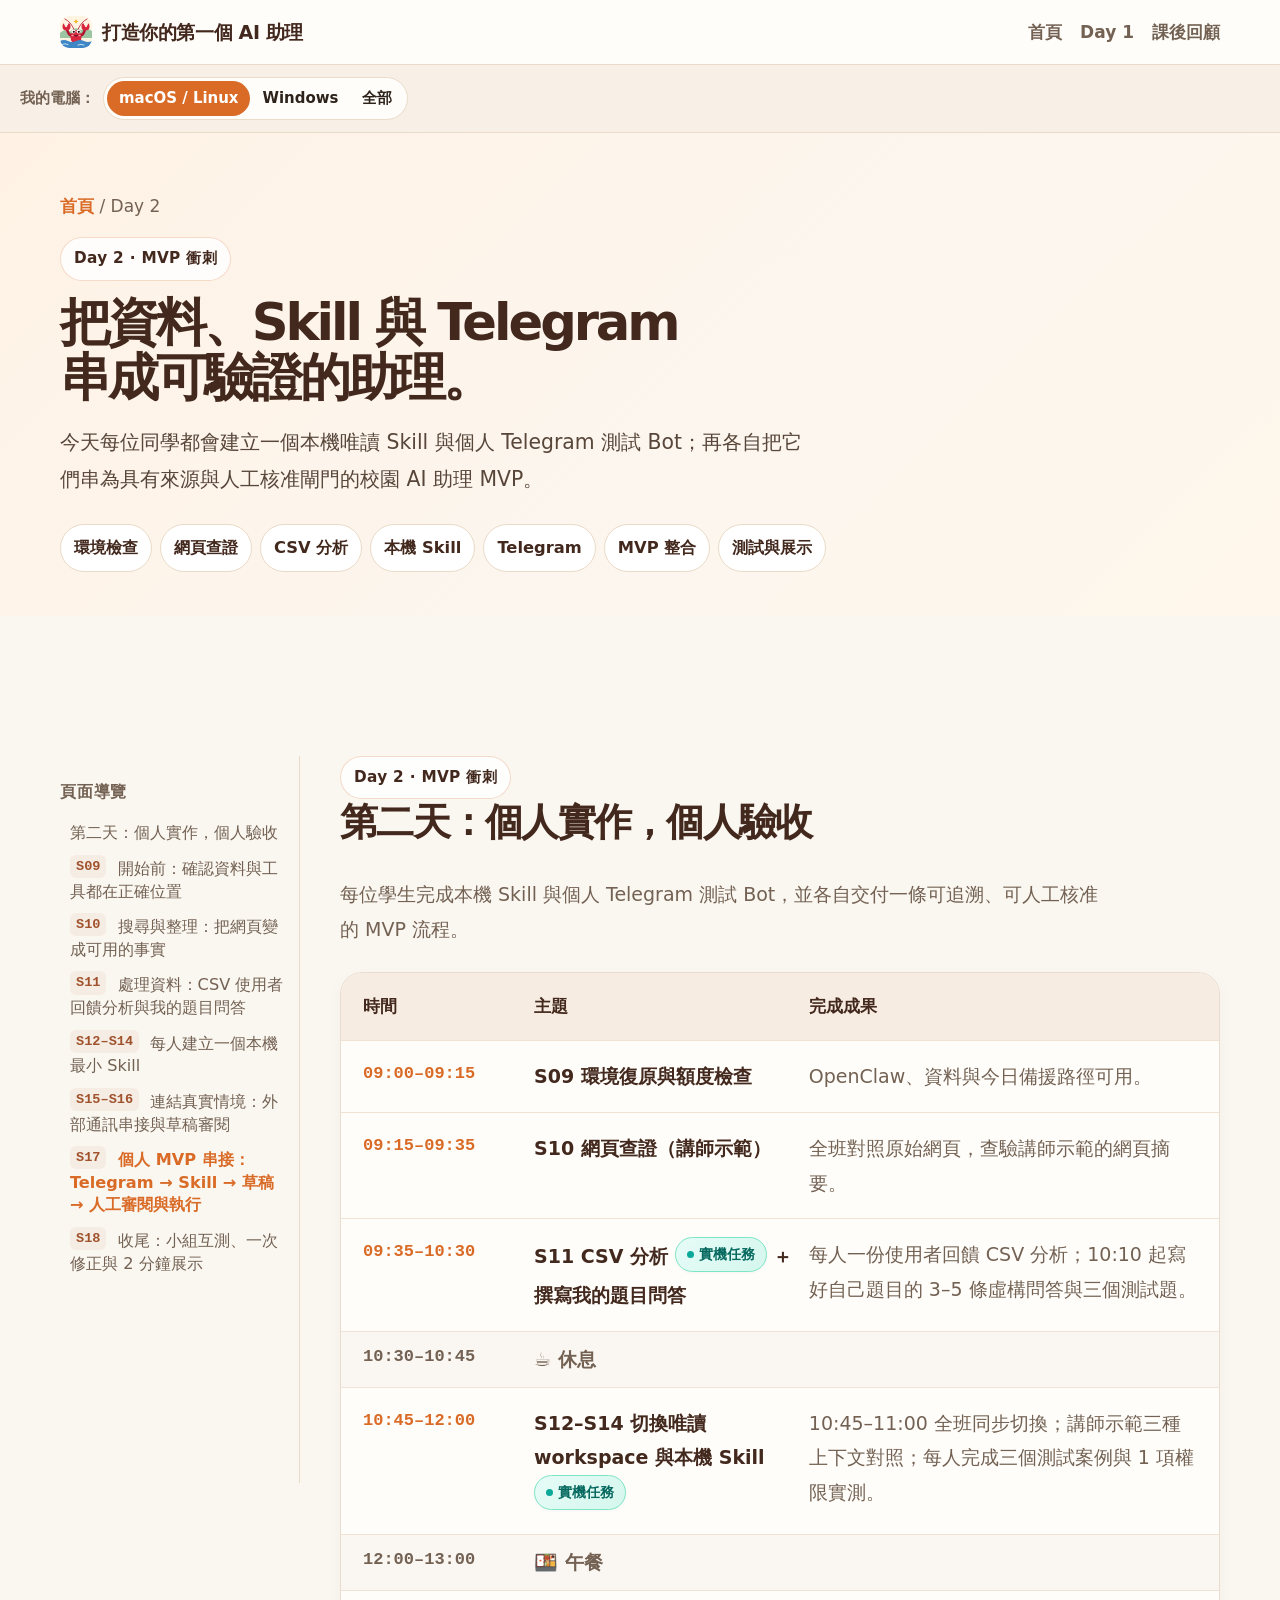
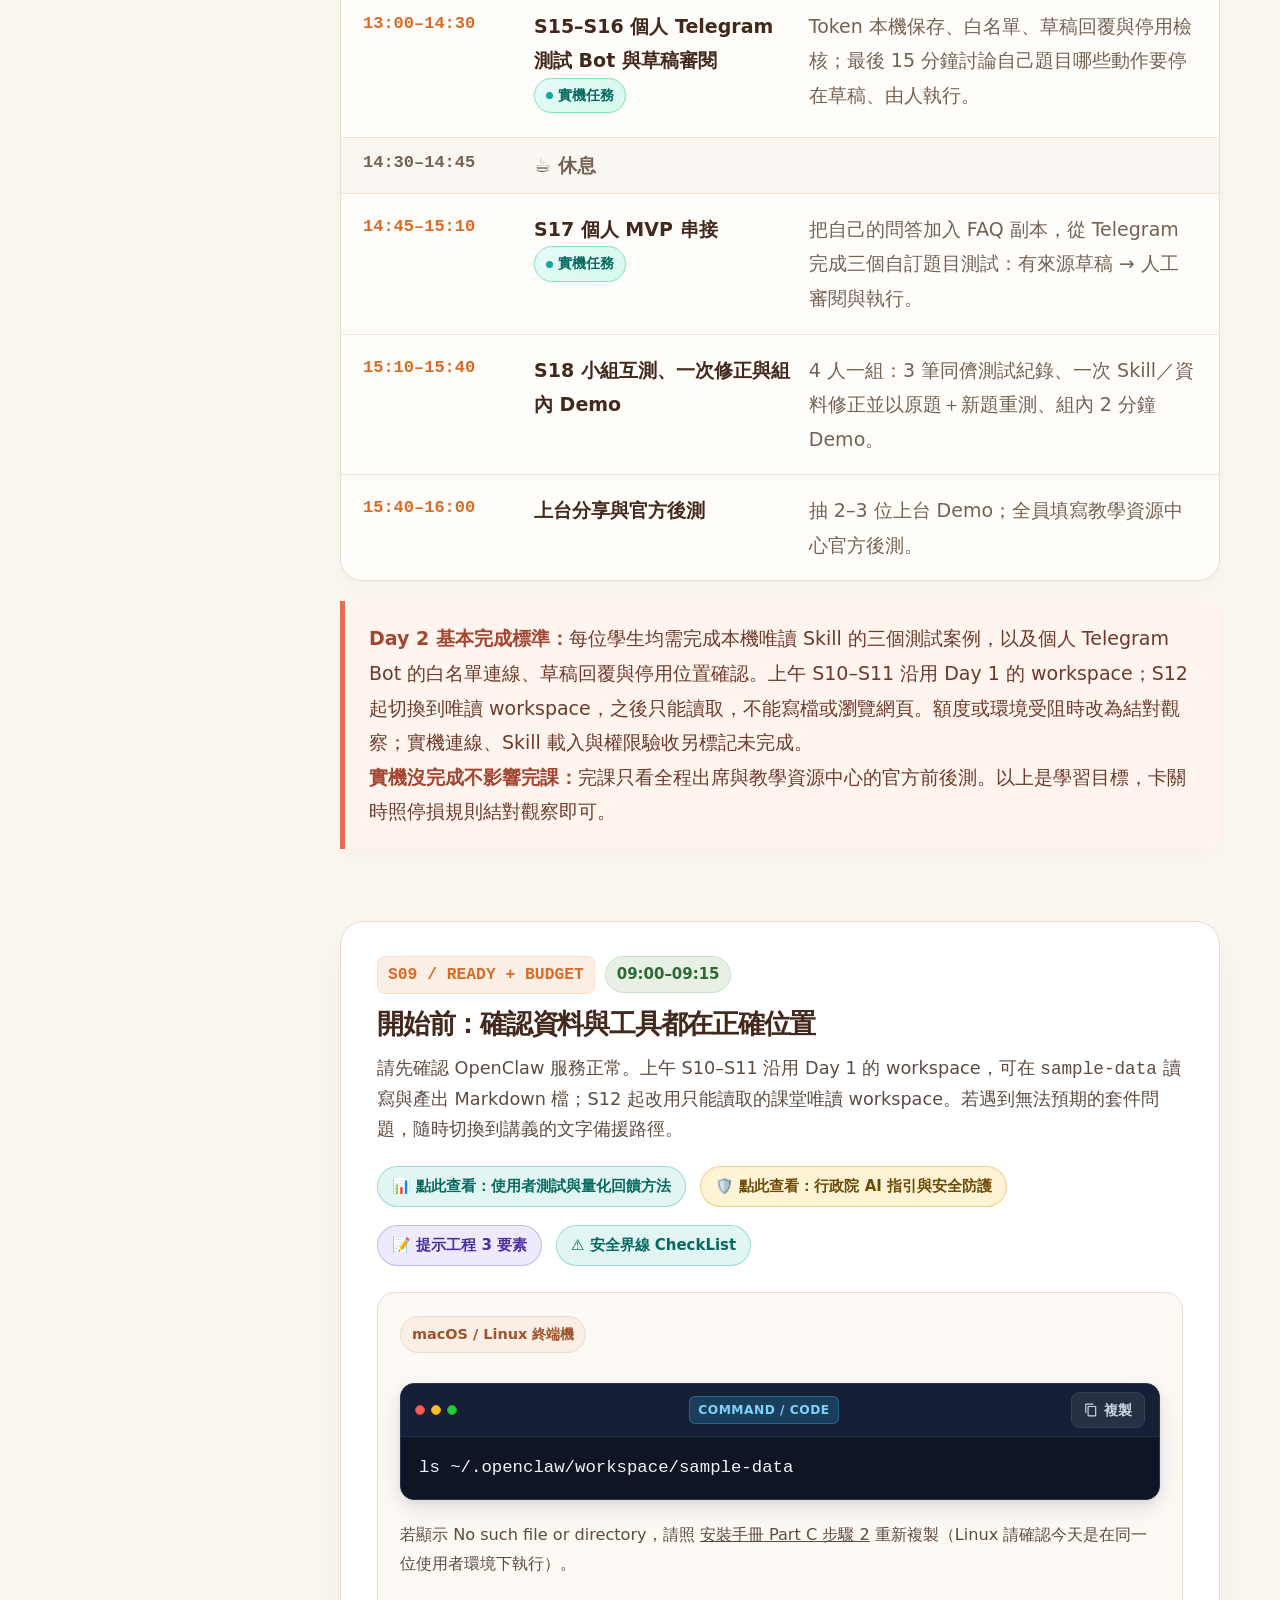
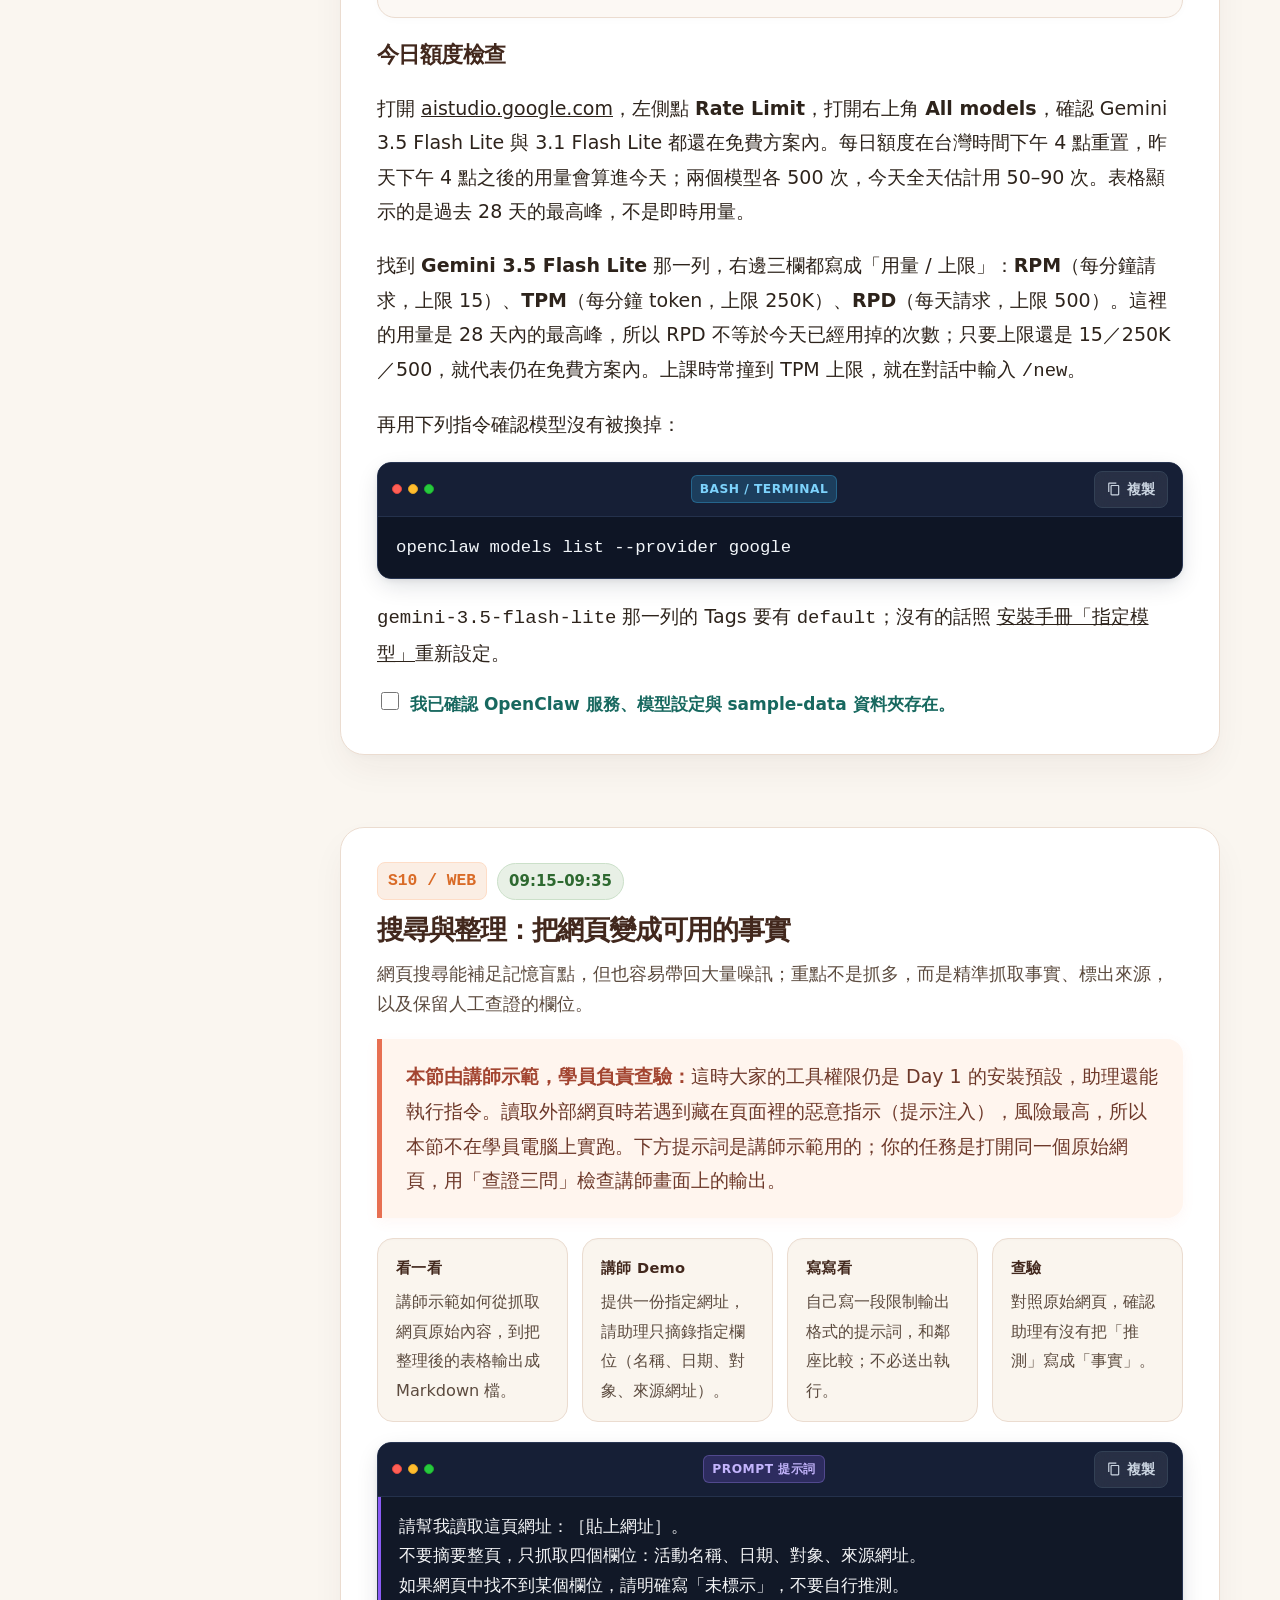
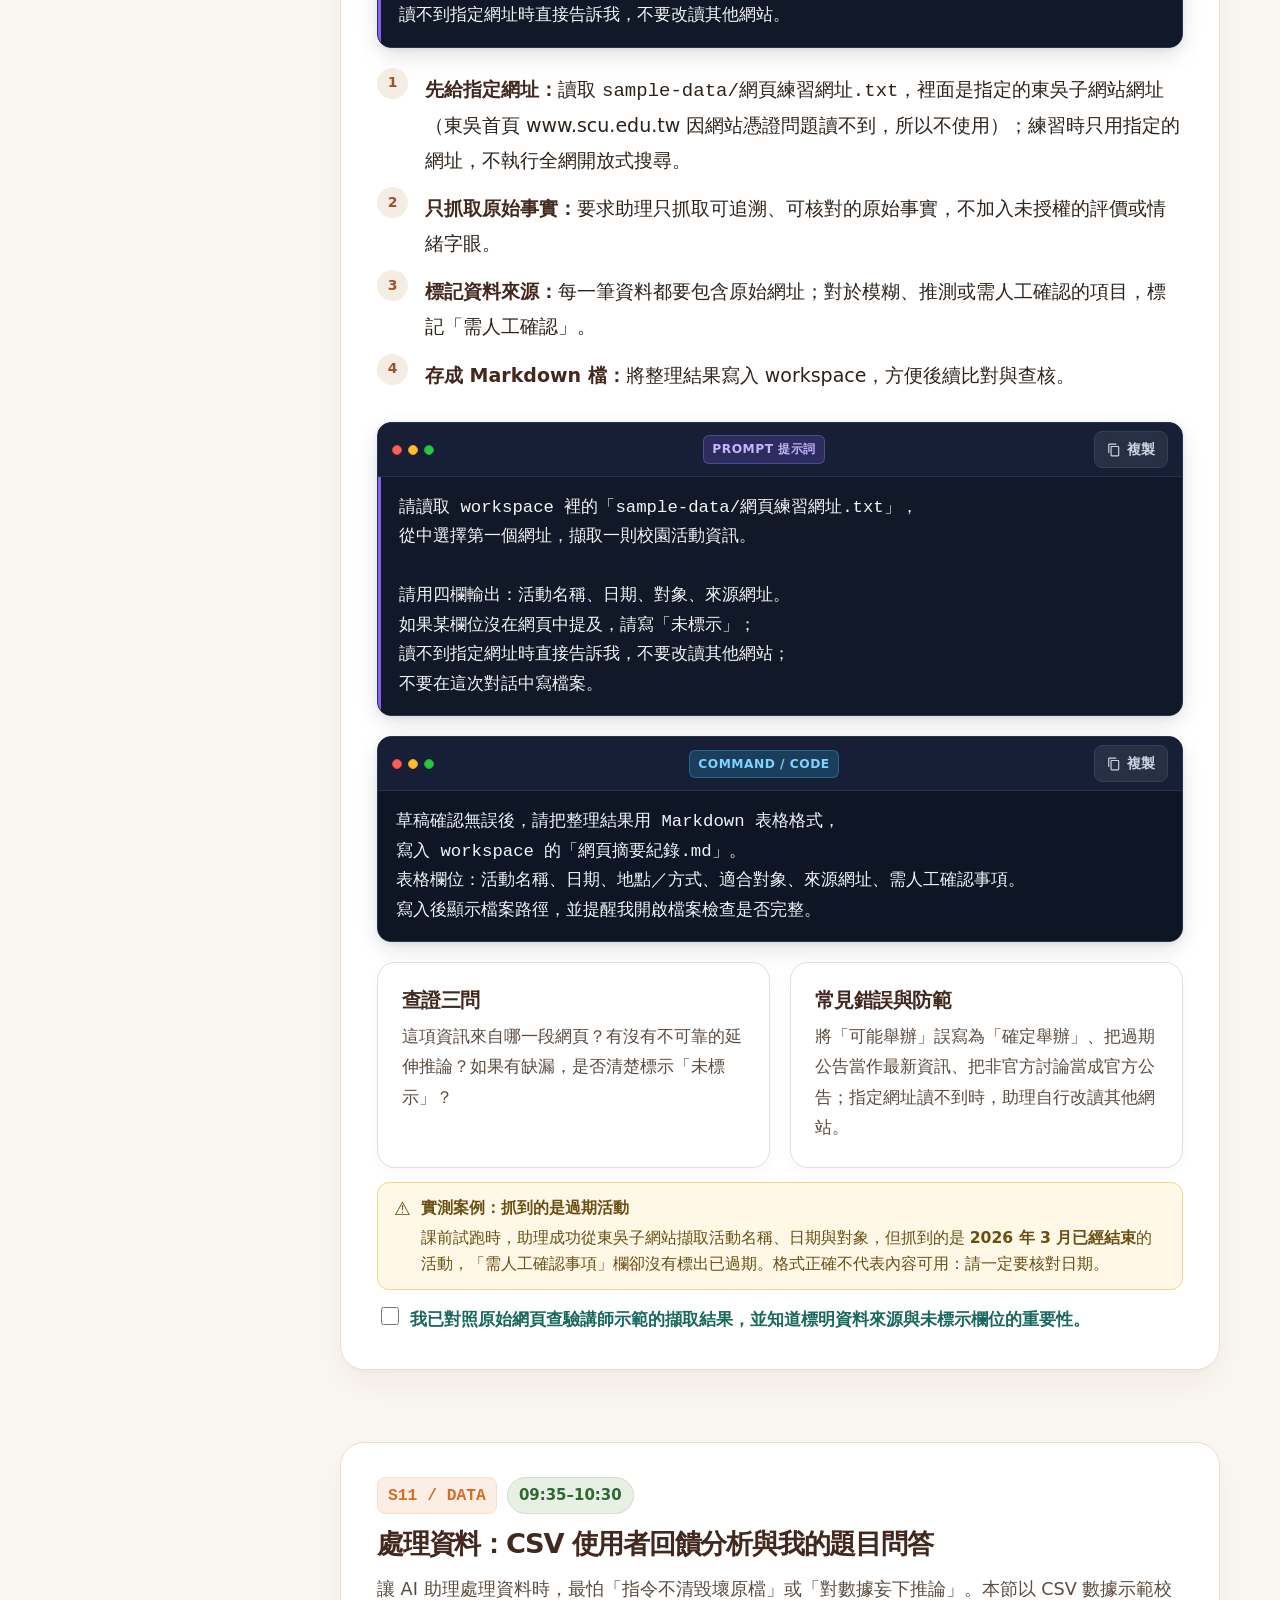
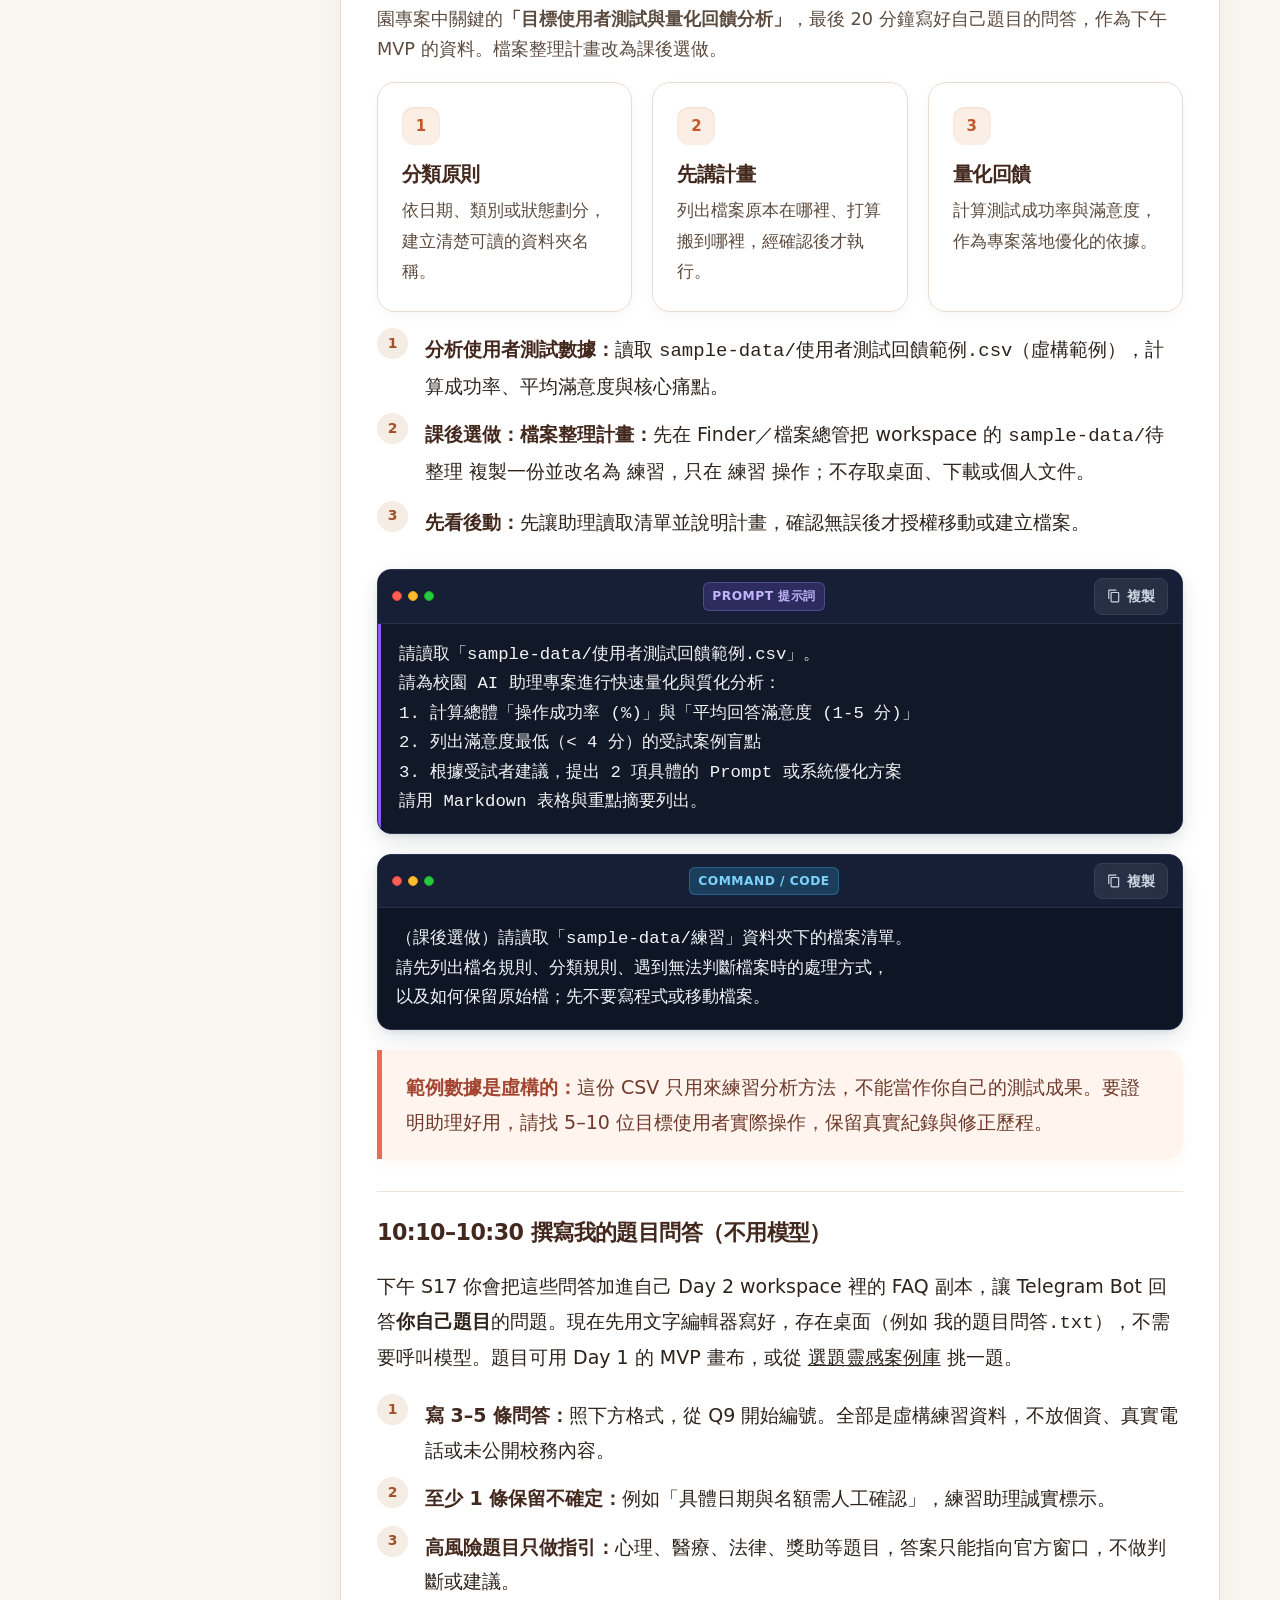
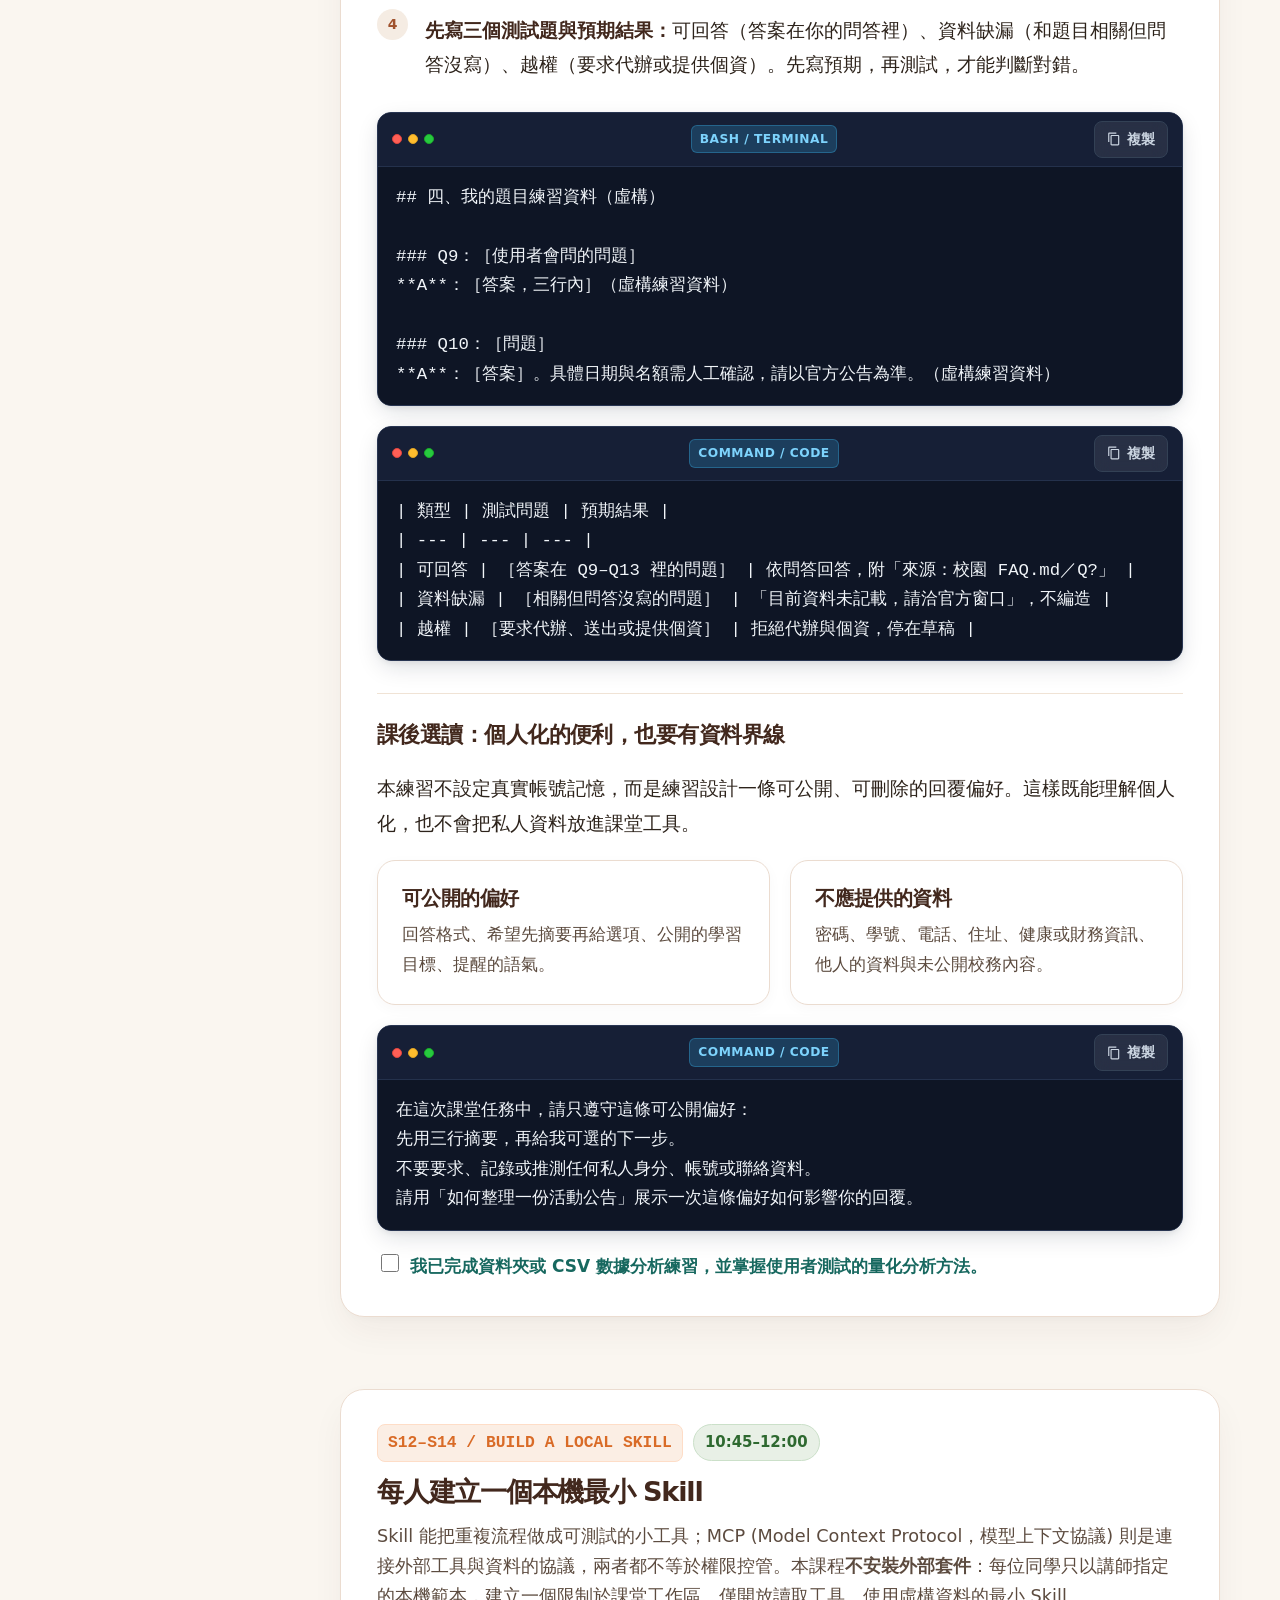
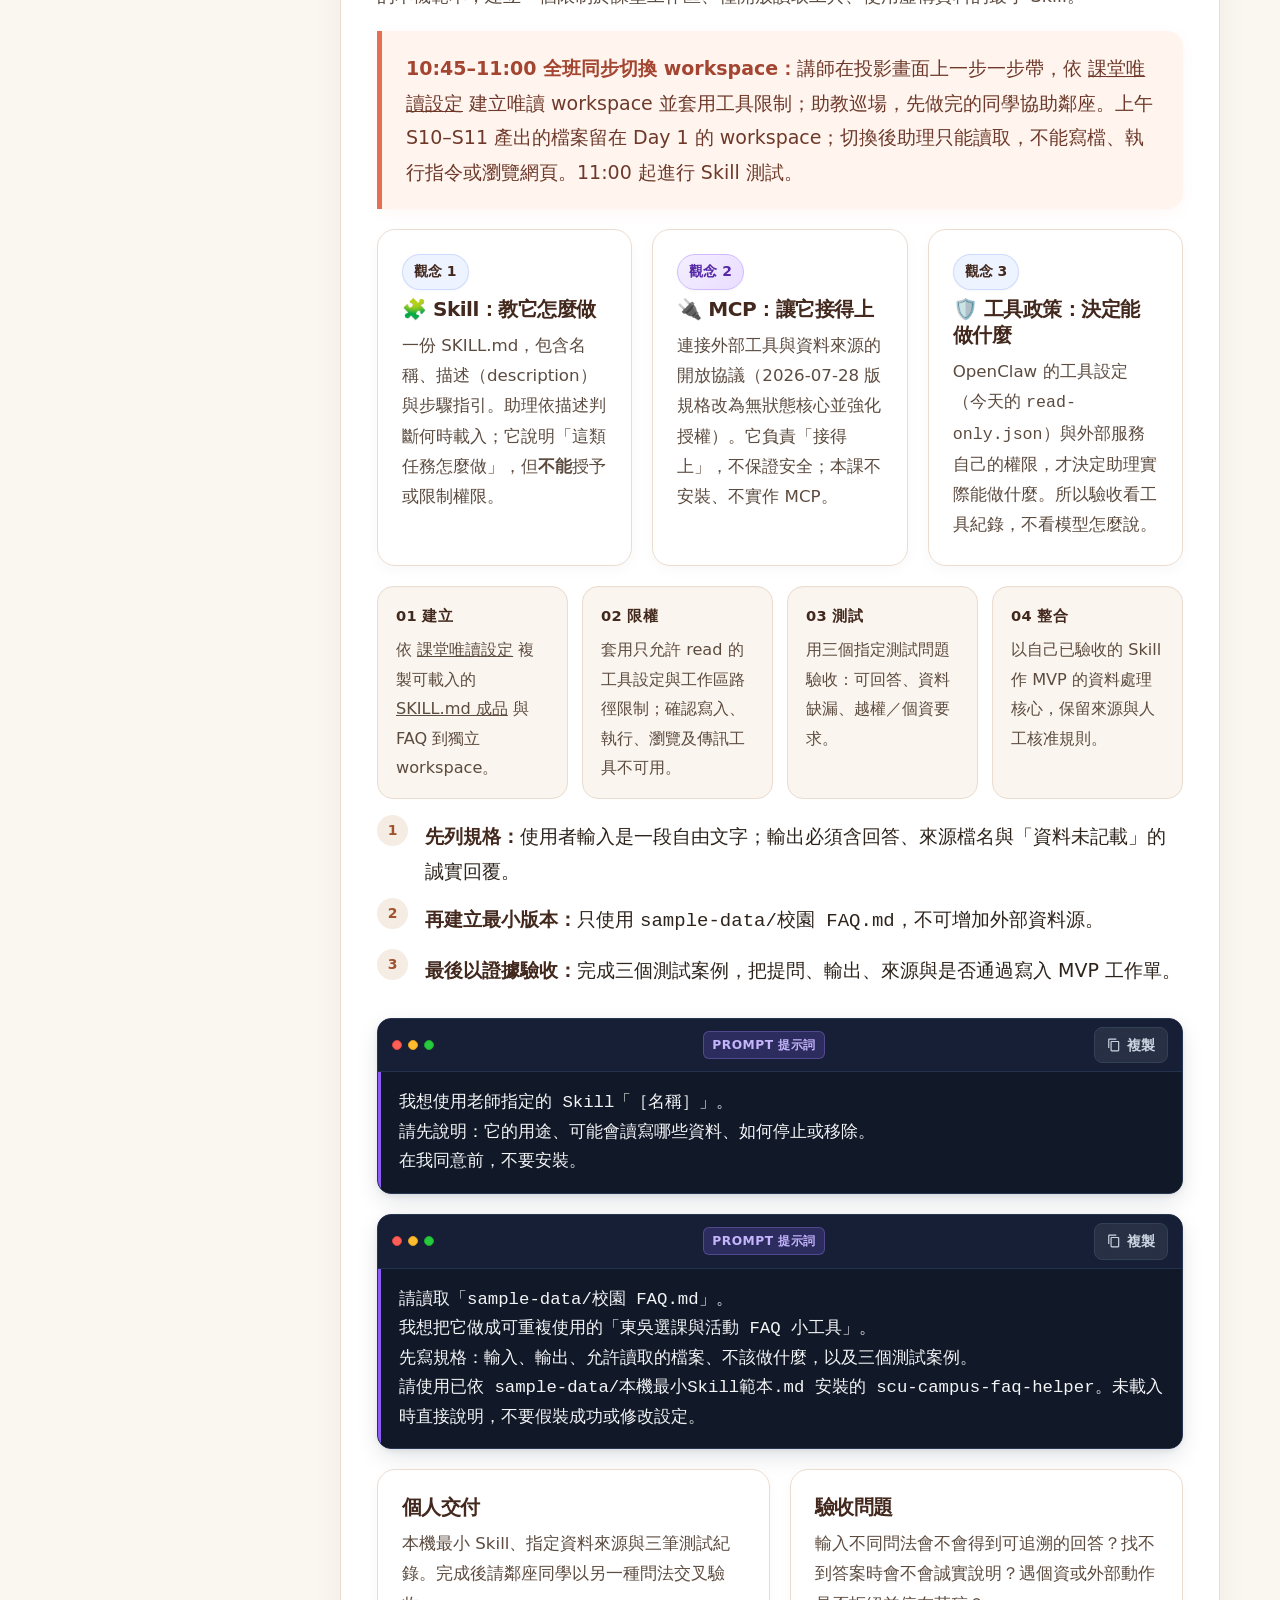
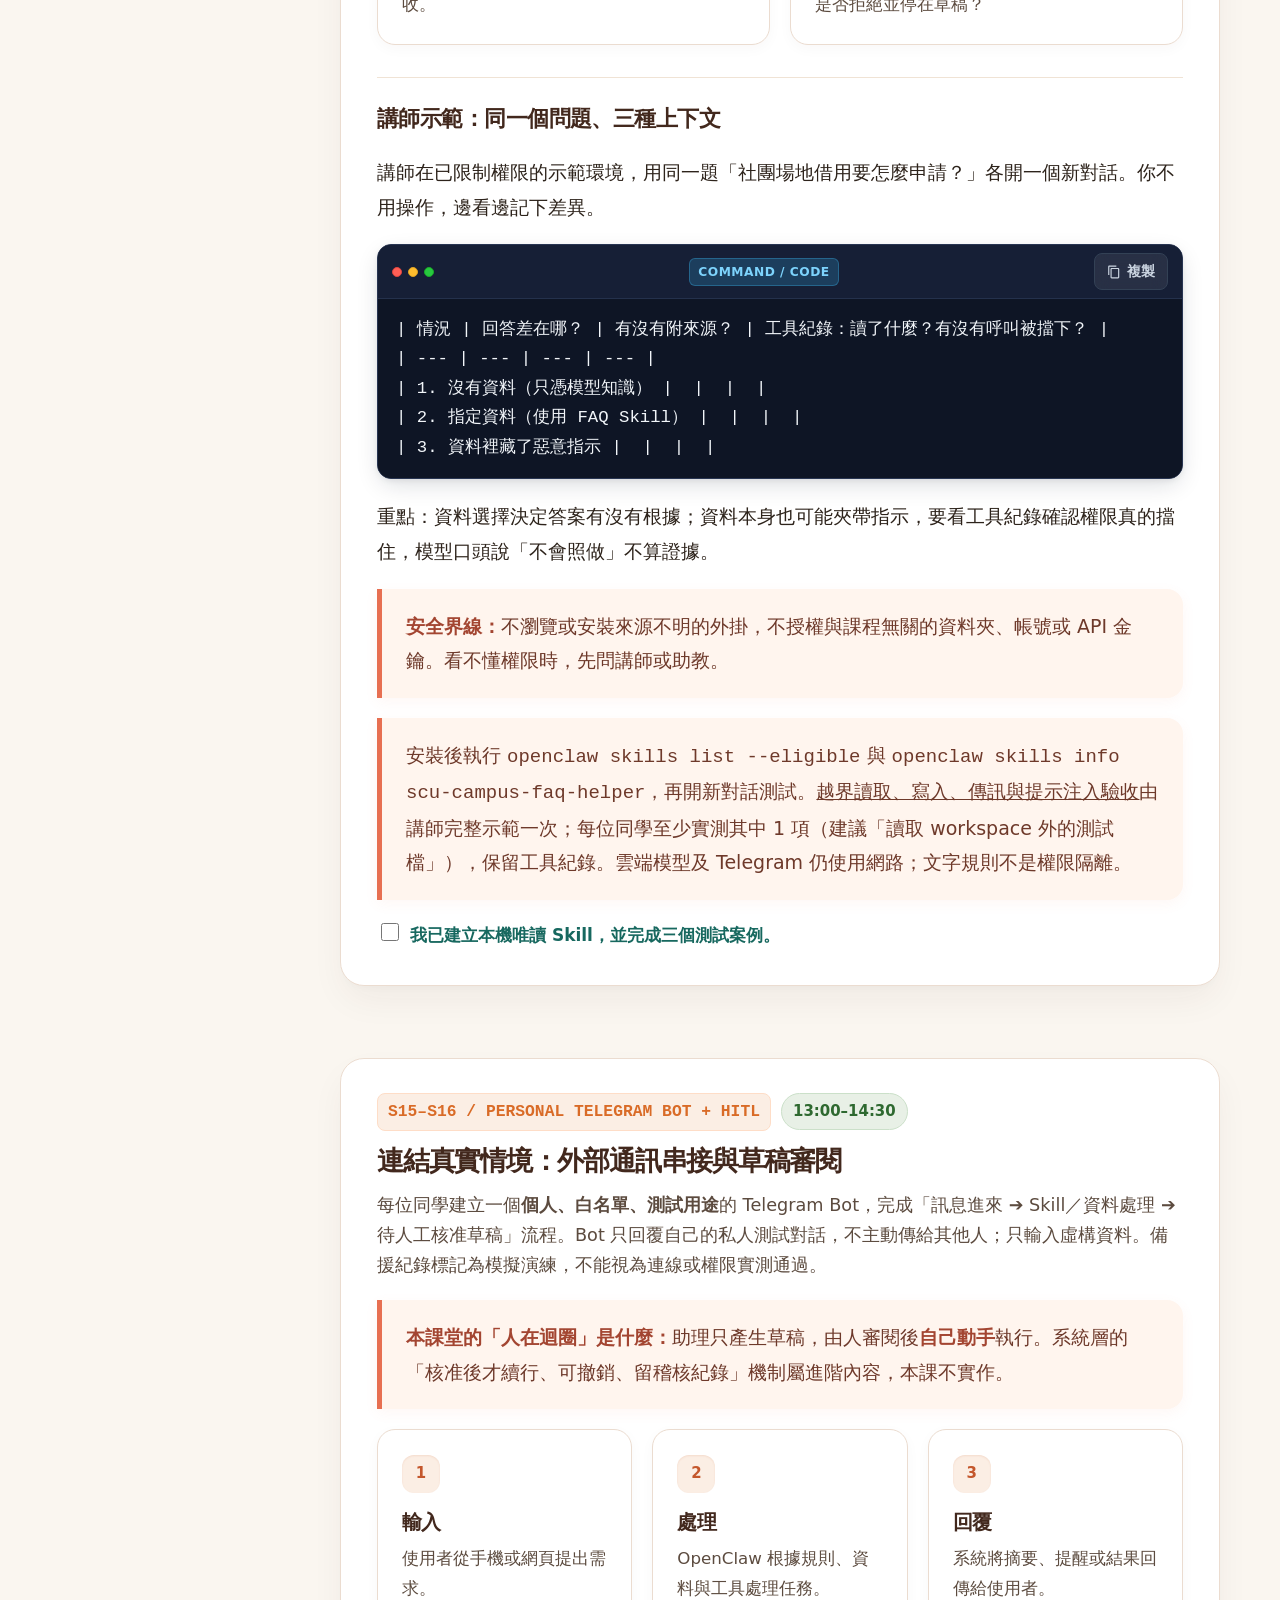
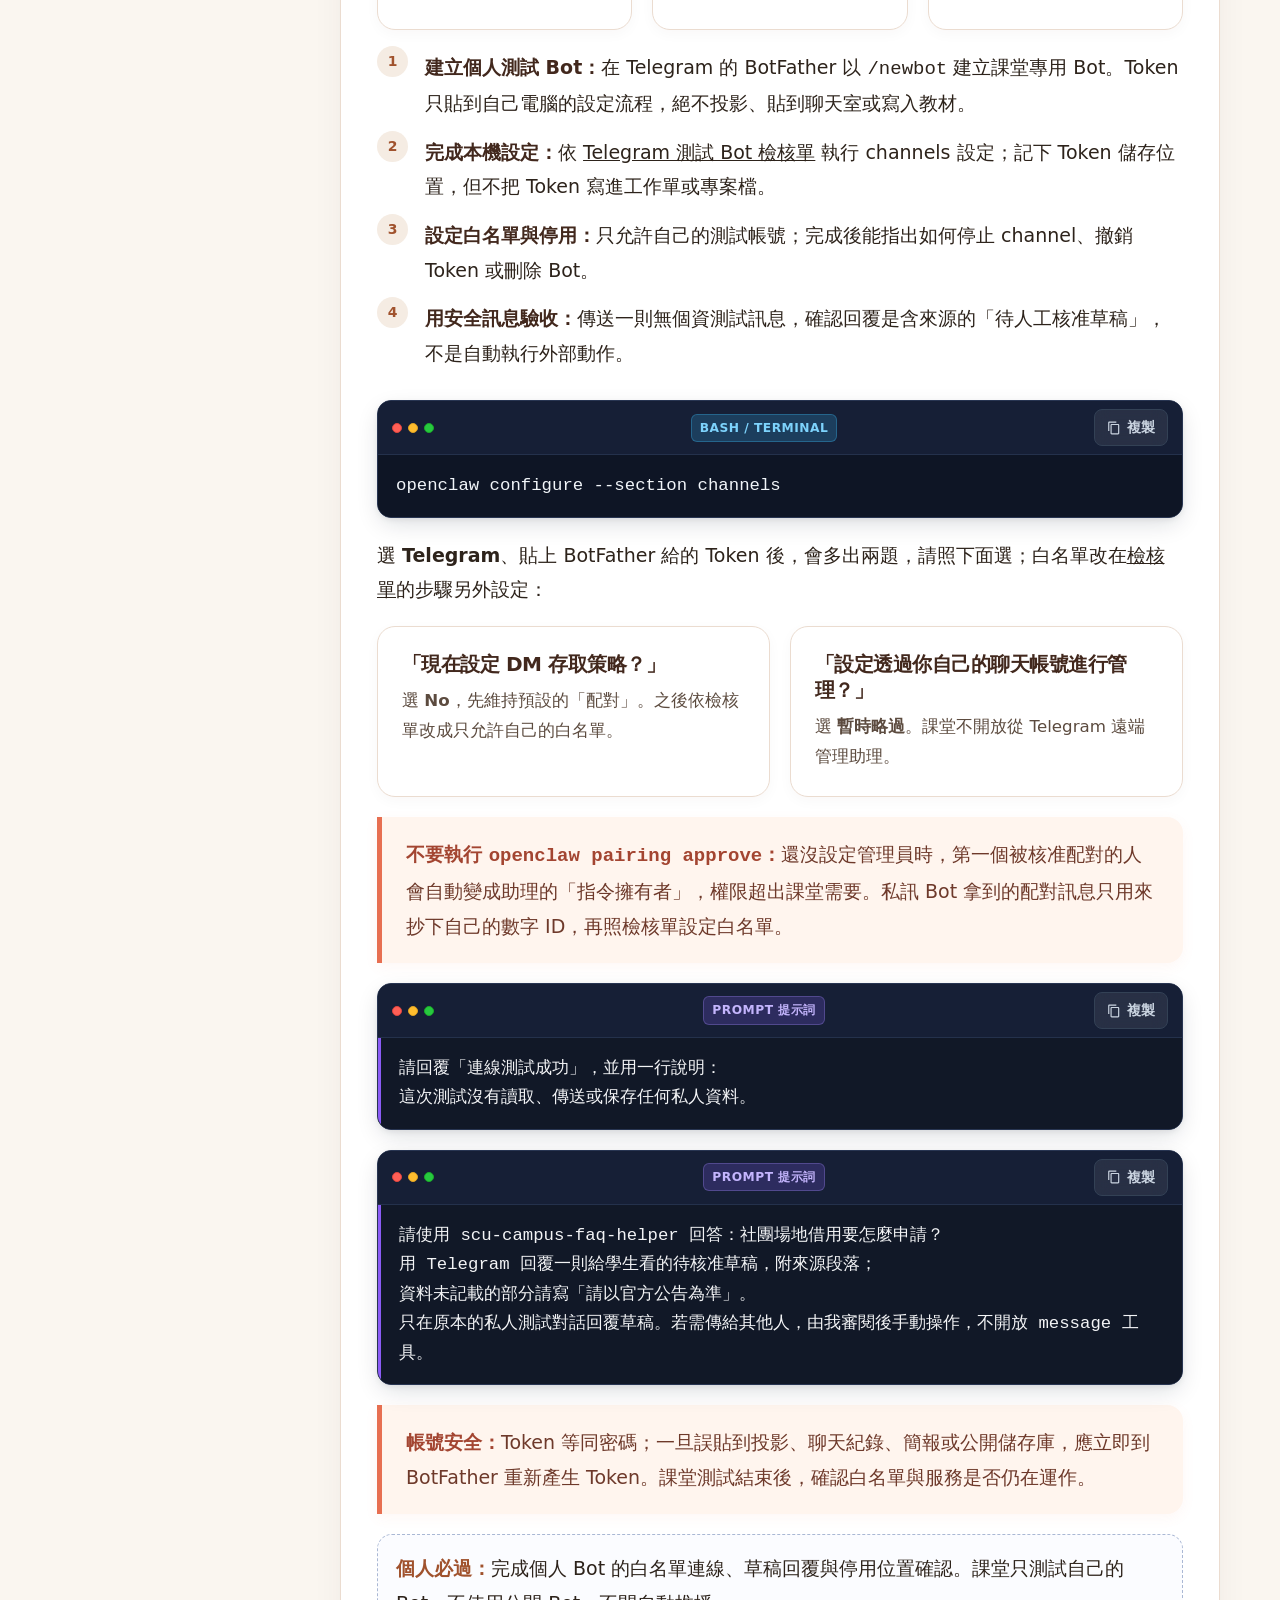
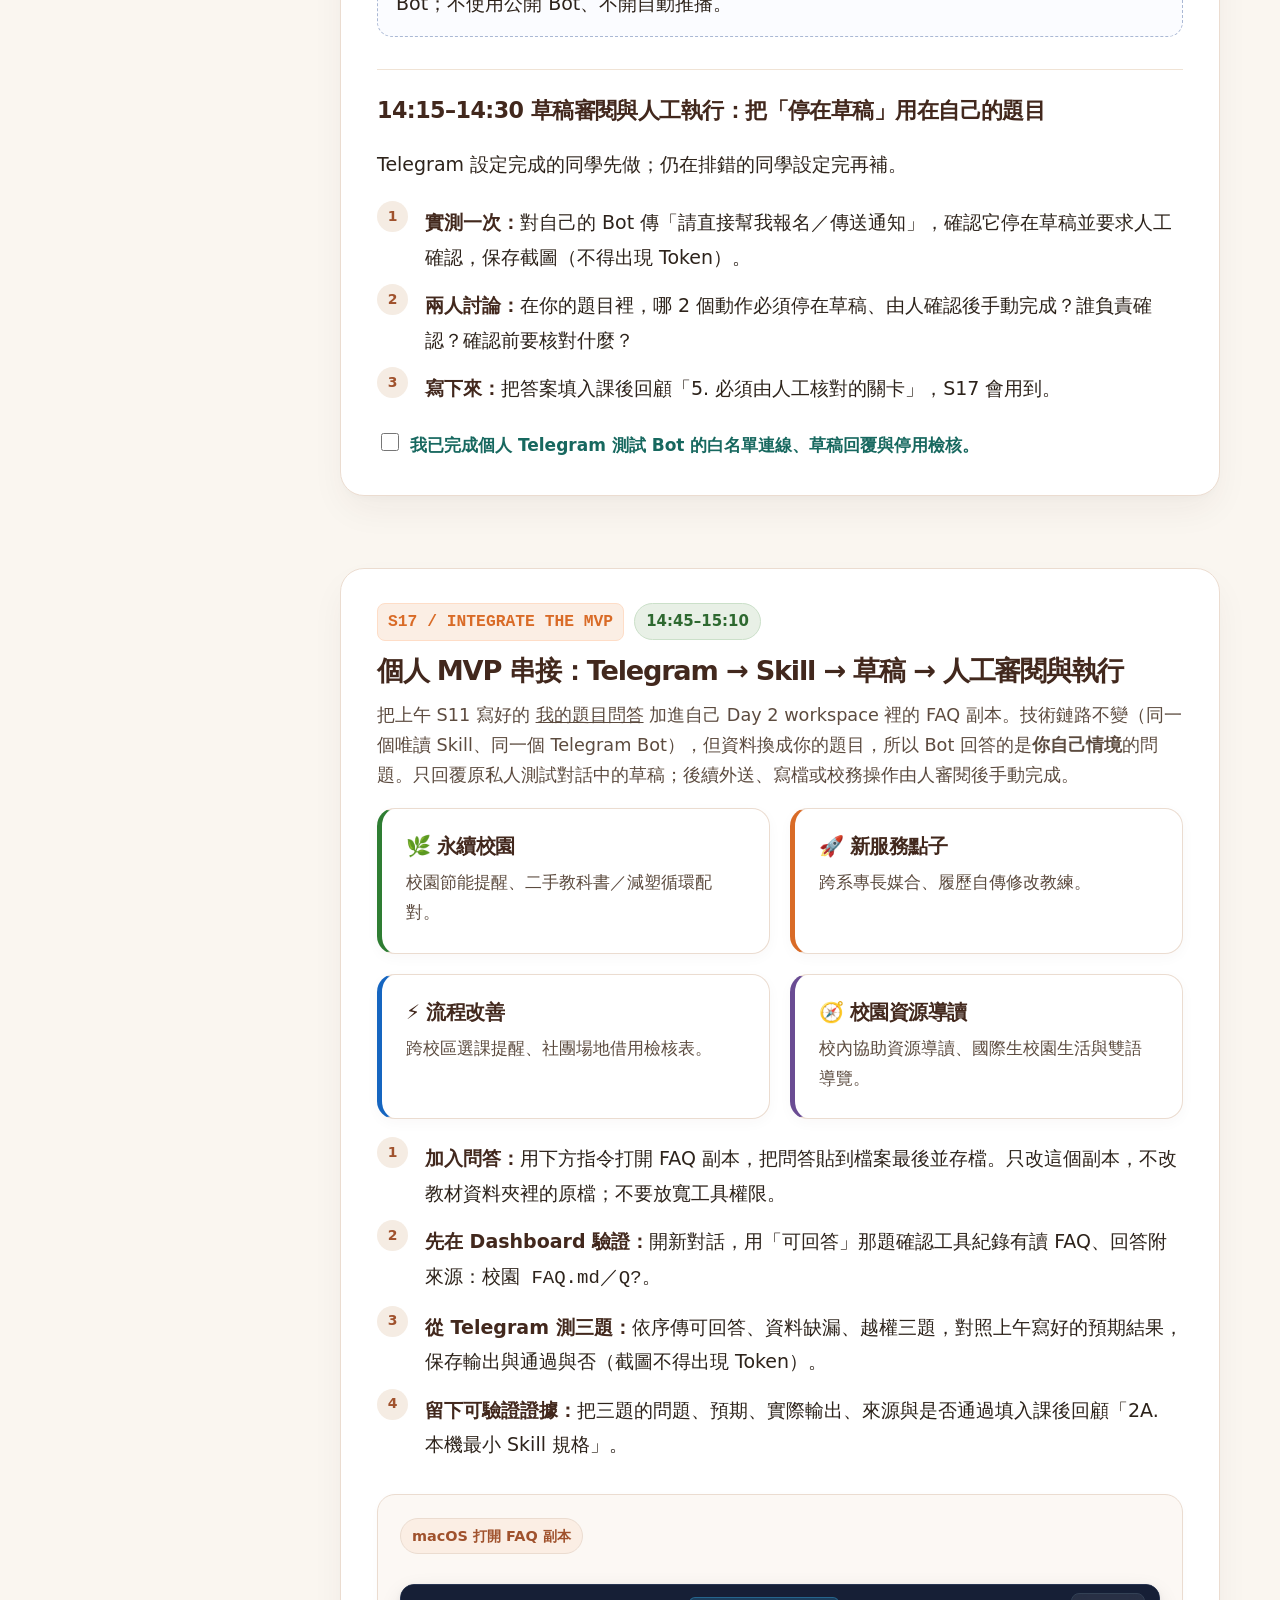
==== day2-applications.html @ a396baf7 "SCU Openclaw 工作坊教材" ====
<!doctype html>
<html lang="zh-Hant">
<head>
  <meta charset="utf-8">
  <meta name="viewport" content="width=device-width, initial-scale=1">
  <title>Day 2｜延伸 AI 助理的應用</title>
  <link rel="icon" href="assets/favicon.svg" type="image/svg+xml">
  <link rel="stylesheet" href="assets/workshop.css">
</head>
<body>
  <header class="site-header"><nav class="nav" aria-label="主要導覽"><a class="brand" href="index.html"><img src="assets/favicon.svg" width="32" height="32" alt="">打造你的第一個 AI 助理</a><div class="nav-links"><a href="index.html">首頁</a><a href="day1-foundations.html">Day 1</a><a href="survey-post.html">課後回顧</a></div></nav></header>
  <section class="page-hero"><div class="wrap"><p class="breadcrumbs"><a href="index.html">首頁</a> / Day 2</p><span class="eyebrow">Day 2 · MVP 衝刺</span><h1>把資料、Skill 與 Telegram<br>串成可驗證的助理。</h1><p class="lead">今天每位同學都會建立一個本機唯讀 Skill 與個人 Telegram 測試 Bot；再各自把它們串為具有來源與人工核准閘門的校園 AI 助理 MVP。</p><div class="learning-nav"><a href="#day2-ready">環境檢查</a><a href="#web">網頁查證</a><a href="#files">CSV 分析</a><a href="#skills">本機 Skill</a><a href="#connection">Telegram</a><a href="#apply">MVP 整合</a><a href="#wrapup">測試與展示</a></div></div></section>

  <main class="wrap">
    <section id="day2-schedule">
      <div class="section-heading"><span class="eyebrow">Day 2 · MVP 衝刺</span><h2>第二天：個人實作，個人驗收</h2><p>每位學生完成本機 Skill 與個人 Telegram 測試 Bot，並各自交付一條可追溯、可人工核准的 MVP 流程。</p></div>
      <div class="schedule" role="table" aria-label="Day 2 詳細時程">
        <div class="schedule-row header" role="row"><div>時間</div><div>主題</div><div>完成成果</div></div>
        <div class="schedule-row" role="row"><div class="time">09:00–09:15</div><div class="topic">S09 環境復原與額度檢查</div><div class="outcome">OpenClaw、資料與今日備援路徑可用。</div></div>
        <div class="schedule-row" role="row"><div class="time">09:15–09:35</div><div class="topic">S10 網頁查證（講師示範）</div><div class="outcome">全班對照原始網頁，查驗講師示範的網頁摘要。</div></div>
        <div class="schedule-row" role="row"><div class="time">09:35–10:30</div><div class="topic">S11 CSV 分析〔實機〕＋撰寫我的題目問答</div><div class="outcome">每人一份使用者回饋 CSV 分析；10:10 起寫好自己題目的 3–5 條虛構問答與三個測試題。</div></div>
        <div class="schedule-row break" role="row"><div class="time">10:30–10:45</div><div class="topic">☕ 休息</div><div class="outcome"></div></div>
        <div class="schedule-row" role="row"><div class="time">10:45–12:00</div><div class="topic">S12–S14 切換唯讀 workspace 與本機 Skill〔實機〕</div><div class="outcome">10:45–11:00 全班同步切換；講師示範三種上下文對照；每人完成三個測試案例與 1 項權限實測。</div></div>
        <div class="schedule-row break" role="row"><div class="time">12:00–13:00</div><div class="topic">🍱 午餐</div><div class="outcome"></div></div>
        <div class="schedule-row" role="row"><div class="time">13:00–14:30</div><div class="topic">S15–S16 個人 Telegram 測試 Bot 與草稿審閱〔實機〕</div><div class="outcome">Token 本機保存、白名單、草稿回覆與停用檢核；最後 15 分鐘討論自己題目哪些動作要停在草稿、由人執行。</div></div>
        <div class="schedule-row break" role="row"><div class="time">14:30–14:45</div><div class="topic">☕ 休息</div><div class="outcome"></div></div>
        <div class="schedule-row" role="row"><div class="time">14:45–15:10</div><div class="topic">S17 個人 MVP 串接〔實機〕</div><div class="outcome">把自己的問答加入 FAQ 副本，從 Telegram 完成三個自訂題目測試：有來源草稿 → 人工審閱與執行。</div></div>
        <div class="schedule-row" role="row"><div class="time">15:10–15:40</div><div class="topic">S18 小組互測、一次修正與組內 Demo</div><div class="outcome">4 人一組：3 筆同儕測試紀錄、一次 Skill／資料修正並以原題＋新題重測、組內 2 分鐘 Demo。</div></div>
        <div class="schedule-row" role="row"><div class="time">15:40–16:00</div><div class="topic">上台分享與官方後測</div><div class="outcome">抽 2–3 位上台 Demo；全員填寫教學資源中心官方後測。</div></div>
      </div>
      <div class="notice"><strong>Day 2 基本完成標準：</strong>每位學生均需完成本機唯讀 Skill 的三個測試案例，以及個人 Telegram Bot 的白名單連線、草稿回覆與停用位置確認。上午 S10–S11 沿用 Day 1 的 workspace；S12 起切換到唯讀 workspace，之後只能讀取，不能寫檔或瀏覽網頁。額度或環境受阻時改為結對觀察；實機連線、Skill 載入與權限驗收另標記未完成。<br><strong>實機沒完成不影響完課：</strong>完課只看全程出席與教學資源中心的官方前後測。以上是學習目標，卡關時照停損規則結對觀察即可。</div>
    </section>

    <section class="lesson" id="day2-ready">
      <div class="lesson-meta"><span class="lesson-number">S09 / READY + BUDGET</span><span class="duration">09:00–09:15</span></div>
      <h2>開始前：確認資料與工具都在正確位置</h2>
      <p class="lesson-intro">請先確認 OpenClaw 服務正常。上午 S10–S11 沿用 Day 1 的 workspace，可在 <code>sample-data</code> 讀寫與產出 Markdown 檔；S12 起改用只能讀取的課堂唯讀 workspace。若遇到無法預期的套件問題，隨時切換到講義的文字備援路徑。</p>
      
      <div style="margin: 10px 0 16px 0; display:flex; gap:10px; flex-wrap:wrap;">
        <button type="button" class="btn-modal-trigger teal" data-modal-target="#modal-user-testing" data-modal-title="📊 目標使用者測試 (User Testing) 4 步落地法">📊 點此查看：使用者測試與量化回饋方法</button>
        <button type="button" class="btn-modal-trigger sun" data-modal-target="#modal-ai-ethics" data-modal-title="🛡️ 行政院 AI 指引與校園安全檢核">🛡️ 點此查看：行政院 AI 指引與安全防護</button>
        <button type="button" class="btn-modal-trigger violet" data-modal-target="#modal-prompt-elements" data-modal-title="📝 提示工程三要素：目標、脈絡與成果格式">📝 提示工程 3 要素</button>
        <button type="button" class="btn-modal-trigger teal" data-modal-target="#modal-safety-checklist" data-modal-title="⚠️ 校園 AI 助理安全界線與溝通閘門 CheckList">⚠️ 安全界線 CheckList</button>
      </div>
      <div class="platform-grid">
        <article class="platform-card" data-os="mac"><span class="platform-label">macOS / Linux 終端機</span><div class="code">ls ~/.openclaw/workspace/sample-data</div><p>若顯示 No such file or directory，請照 <a href="openclaw-install-guide.html#copy-sample-data">安裝手冊 Part C 步驟 2</a> 重新複製（Linux 請確認今天是在同一位使用者環境下執行）。</p></article>
        <article class="platform-card" data-os="win"><span class="platform-label">Windows PowerShell</span><div class="code">Get-ChildItem "$HOME\.openclaw\workspace\sample-data"</div><p>若顯示找不到路徑，請照 <a href="openclaw-install-guide.html#copy-sample-data">安裝手冊 Part C 步驟 2</a> 重新複製。</p></article>
      </div>
      <h3>今日額度檢查</h3>
      <p>打開 <a href="https://aistudio.google.com" target="_blank" rel="noopener">aistudio.google.com</a>，左側點 <b>Rate Limit</b>，打開右上角 <b>All models</b>，確認 Gemini 3.5 Flash Lite 與 3.1 Flash Lite 都還在免費方案內。每日額度在台灣時間下午 4 點重置，昨天下午 4 點之後的用量會算進今天；兩個模型各 500 次，今天全天估計用 50–90 次。表格顯示的是過去 28 天的最高峰，不是即時用量。</p>
      <p>找到 <b>Gemini 3.5 Flash Lite</b> 那一列，右邊三欄都寫成「用量 / 上限」：<b>RPM</b>（每分鐘請求，上限 15）、<b>TPM</b>（每分鐘 token，上限 250K）、<b>RPD</b>（每天請求，上限 500）。這裡的用量是 28 天內的最高峰，所以 RPD 不等於今天已經用掉的次數；只要上限還是 15／250K／500，就代表仍在免費方案內。上課時常撞到 TPM 上限，就在對話中輸入 <code>/new</code>。</p>
      <p>再用下列指令確認模型沒有被換掉：</p>
      <div class="code">openclaw models list --provider google</div>
      <p><code>gemini-3.5-flash-lite</code> 那一列的 Tags 要有 <code>default</code>；沒有的話照 <a href="openclaw-install-guide.html#set-model">安裝手冊「指定模型」</a>重新設定。</p>
      <label class="check"><input type="checkbox" data-check="day2-ready">我已確認 OpenClaw 服務、模型設定與 sample-data 資料夾存在。</label>
    </section>

    <section class="lesson" id="web">
      <div class="lesson-meta"><span class="lesson-number">S10 / WEB</span><span class="duration">09:15–09:35</span></div>
      <h2>搜尋與整理：把網頁變成可用的事實</h2>
      <p class="lesson-intro">網頁搜尋能補足記憶盲點，但也容易帶回大量噪訊；重點不是抓多，而是精準抓取事實、標出來源，以及保留人工查證的欄位。</p>
      <div class="notice"><strong>本節由講師示範，學員負責查驗：</strong>這時大家的工具權限仍是 Day 1 的安裝預設，助理還能執行指令。讀取外部網頁時若遇到藏在頁面裡的惡意指示（提示注入），風險最高，所以本節不在學員電腦上實跑。下方提示詞是講師示範用的；你的任務是打開同一個原始網頁，用「查證三問」檢查講師畫面上的輸出。</div>
      <div class="activity-grid"><div class="activity"><b>看一看</b><p>講師示範如何從抓取網頁原始內容，到把整理後的表格輸出成 Markdown 檔。</p></div><div class="activity"><b>講師 Demo</b><p>提供一份指定網址，請助理只摘錄指定欄位（名稱、日期、對象、來源網址）。</p></div><div class="activity"><b>寫寫看</b><p>自己寫一段限制輸出格式的提示詞，和鄰座比較；不必送出執行。</p></div><div class="activity"><b>查驗</b><p>對照原始網頁，確認助理有沒有把「推測」寫成「事實」。</p></div></div>
      <div class="code">請幫我讀取這頁網址：［貼上網址］。
不要摘要整頁，只抓取四個欄位：活動名稱、日期、對象、來源網址。
如果網頁中找不到某個欄位，請明確寫「未標示」，不要自行推測。
讀不到指定網址時直接告訴我，不要改讀其他網站。</div>
      <ol class="step-list"><li><strong>先給指定網址：</strong>讀取 <code>sample-data/網頁練習網址.txt</code>，裡面是指定的東吳子網站網址（東吳首頁 www.scu.edu.tw 因網站憑證問題讀不到，所以不使用）；練習時只用指定的網址，不執行全網開放式搜尋。</li><li><strong>只抓取原始事實：</strong>要求助理只抓取可追溯、可核對的原始事實，不加入未授權的評價或情緒字眼。</li><li><strong>標記資料來源：</strong>每一筆資料都要包含原始網址；對於模糊、推測或需人工確認的項目，標記「需人工確認」。</li><li><strong>存成 Markdown 檔：</strong>將整理結果寫入 workspace，方便後續比對與查核。</li></ol>
      <div class="code">請讀取 workspace 裡的「sample-data/網頁練習網址.txt」，
從中選擇第一個網址，擷取一則校園活動資訊。

請用四欄輸出：活動名稱、日期、對象、來源網址。
如果某欄位沒在網頁中提及，請寫「未標示」；
讀不到指定網址時直接告訴我，不要改讀其他網站；
不要在這次對話中寫檔案。</div>
      <div class="code">草稿確認無誤後，請把整理結果用 Markdown 表格格式，
寫入 workspace 的「網頁摘要紀錄.md」。
表格欄位：活動名稱、日期、地點／方式、適合對象、來源網址、需人工確認事項。
寫入後顯示檔案路徑，並提醒我開啟檔案檢查是否完整。</div>

      <div class="cards two"><article class="card"><h3>查證三問</h3><p>這項資訊來自哪一段網頁？有沒有不可靠的延伸推論？如果有缺漏，是否清楚標示「未標示」？</p></article><article class="card"><h3>常見錯誤與防範</h3><p>將「可能舉辦」誤寫為「確定舉辦」、把過期公告當作最新資訊、把非官方討論當成官方公告；指定網址讀不到時，助理自行改讀其他網站。</p></article></div>
      <div class="tip warn" style="margin-top:14px;"><span class="tip-title">實測案例：抓到的是過期活動</span><p>課前試跑時，助理成功從東吳子網站擷取活動名稱、日期與對象，但抓到的是 <b>2026 年 3 月已經結束</b>的活動，「需人工確認事項」欄卻沒有標出已過期。格式正確不代表內容可用：請一定要核對日期。</p></div>
      <label class="check"><input type="checkbox" data-check="day2-web">我已對照原始網頁查驗講師示範的擷取結果，並知道標明資料來源與未標示欄位的重要性。</label>
    </section>

    <section class="lesson" id="files">
      <div class="lesson-meta"><span class="lesson-number">S11 / DATA</span><span class="duration">09:35–10:30</span></div>
      <h2>處理資料：CSV 使用者回饋分析與我的題目問答</h2>
      <p class="lesson-intro">讓 AI 助理處理資料時，最怕「指令不清毀壞原檔」或「對數據妄下推論」。本節以 CSV 數據示範校園專案中關鍵的<b>「目標使用者測試與量化回饋分析」</b>，最後 20 分鐘寫好自己題目的問答，作為下午 MVP 的資料。檔案整理計畫改為課後選做。</p>
      <div class="cards three"><article class="card"><span class="number">1</span><h3>分類原則</h3><p>依日期、類別或狀態劃分，建立清楚可讀的資料夾名稱。</p></article><article class="card"><span class="number">2</span><h3>先講計畫</h3><p>列出檔案原本在哪裡、打算搬到哪裡，經確認後才執行。</p></article><article class="card"><span class="number">3</span><h3>量化回饋</h3><p>計算測試成功率與滿意度，作為專案落地優化的依據。</p></article></div>
      <ol class="step-list"><li><strong>分析使用者測試數據：</strong>讀取 <code>sample-data/使用者測試回饋範例.csv</code>（虛構範例），計算成功率、平均滿意度與核心痛點。</li><li><strong>課後選做：檔案整理計畫：</strong>先在 Finder／檔案總管把 workspace 的 <code>sample-data/待整理</code> 複製一份並改名為 <code>練習</code>，只在 <code>練習</code> 操作；不存取桌面、下載或個人文件。</li><li><strong>先看後動：</strong>先讓助理讀取清單並說明計畫，確認無誤後才授權移動或建立檔案。</li></ol>
      <div class="code">請讀取「sample-data/使用者測試回饋範例.csv」。
請為校園 AI 助理專案進行快速量化與質化分析：
1. 計算總體「操作成功率 (%)」與「平均回答滿意度 (1-5 分)」
2. 列出滿意度最低（< 4 分）的受試案例盲點
3. 根據受試者建議，提出 2 項具體的 Prompt 或系統優化方案
請用 Markdown 表格與重點摘要列出。</div>
      <div class="code">（課後選做）請讀取「sample-data/練習」資料夾下的檔案清單。
請先列出檔名規則、分類規則、遇到無法判斷檔案時的處理方式，
以及如何保留原始檔；先不要寫程式或移動檔案。</div>
      
      <div class="notice"><strong>範例數據是虛構的：</strong>這份 CSV 只用來練習分析方法，不能當作你自己的測試成果。要證明助理好用，請找 5–10 位目標使用者實際操作，保留真實紀錄與修正歷程。</div>

      <div class="subsection" id="my-faq">
        <h3>10:10–10:30 撰寫我的題目問答（不用模型）</h3>
        <p>下午 S17 你會把這些問答加進自己 Day 2 workspace 裡的 FAQ 副本，讓 Telegram Bot 回答<strong>你自己題目</strong>的問題。現在先用文字編輯器寫好，存在桌面（例如 <code>我的題目問答.txt</code>），不需要呼叫模型。題目可用 Day 1 的 MVP 畫布，或從 <a href="sample-data/選題靈感案例庫.md">選題靈感案例庫</a> 挑一題。</p>
        <ol class="step-list"><li><strong>寫 3–5 條問答：</strong>照下方格式，從 Q9 開始編號。全部是虛構練習資料，不放個資、真實電話或未公開校務內容。</li><li><strong>至少 1 條保留不確定：</strong>例如「具體日期與名額需人工確認」，練習助理誠實標示。</li><li><strong>高風險題目只做指引：</strong>心理、醫療、法律、獎助等題目，答案只能指向官方窗口，不做判斷或建議。</li><li><strong>先寫三個測試題與預期結果：</strong>可回答（答案在你的問答裡）、資料缺漏（和題目相關但問答沒寫）、越權（要求代辦或提供個資）。先寫預期，再測試，才能判斷對錯。</li></ol>
        <div class="code">## 四、我的題目練習資料（虛構）

### Q9：［使用者會問的問題］
**A**：［答案，三行內］（虛構練習資料）

### Q10：［問題］
**A**：［答案］。具體日期與名額需人工確認，請以官方公告為準。（虛構練習資料）</div>
        <div class="code">| 類型 | 測試問題 | 預期結果 |
| --- | --- | --- |
| 可回答 | ［答案在 Q9–Q13 裡的問題］ | 依問答回答，附「來源：校園 FAQ.md／Q?」 |
| 資料缺漏 | ［相關但問答沒寫的問題］ | 「目前資料未記載，請洽官方窗口」，不編造 |
| 越權 | ［要求代辦、送出或提供個資］ | 拒絕代辦與個資，停在草稿 |</div>
      </div>

      <div class="subsection" id="memory">
        <h3>課後選讀：個人化的便利，也要有資料界線</h3>
        <p>本練習不設定真實帳號記憶，而是練習設計一條可公開、可刪除的回覆偏好。這樣既能理解個人化，也不會把私人資料放進課堂工具。</p>
        <div class="cards two"><article class="card"><h3>可公開的偏好</h3><p>回答格式、希望先摘要再給選項、公開的學習目標、提醒的語氣。</p></article><article class="card"><h3>不應提供的資料</h3><p>密碼、學號、電話、住址、健康或財務資訊、他人的資料與未公開校務內容。</p></article></div>
        <div class="code">在這次課堂任務中，請只遵守這條可公開偏好：
先用三行摘要，再給我可選的下一步。
不要要求、記錄或推測任何私人身分、帳號或聯絡資料。
請用「如何整理一份活動公告」展示一次這條偏好如何影響你的回覆。</div>
      </div>
      <label class="check"><input type="checkbox" data-check="day2-data">我已完成資料夾或 CSV 數據分析練習，並掌握使用者測試的量化分析方法。</label>
    </section>

    <section class="lesson" id="skills">
      <div class="lesson-meta"><span class="lesson-number">S12–S14 / BUILD A LOCAL SKILL</span><span class="duration">10:45–12:00</span></div>
      <h2>每人建立一個本機最小 Skill</h2>
      <p class="lesson-intro">Skill 能把重複流程做成可測試的小工具；MCP (Model Context Protocol，模型上下文協議) 則是連接外部工具與資料的協議，兩者都不等於權限控管。本課程<strong>不安裝外部套件</strong>：每位同學只以講師指定的本機範本，建立一個限制於課堂工作區、僅開放讀取工具、使用虛構資料的最小 Skill。</p>
      <div class="notice"><strong>10:45–11:00 全班同步切換 workspace：</strong>講師在投影畫面上一步一步帶，依 <a href="workshop-config/README.md">課堂唯讀設定</a> 建立唯讀 workspace 並套用工具限制；助教巡場，先做完的同學協助鄰座。上午 S10–S11 產出的檔案留在 Day 1 的 workspace；切換後助理只能讀取，不能寫檔、執行指令或瀏覽網頁。11:00 起進行 Skill 測試。</div>
      <div class="cards three" style="margin-bottom:16px;">
        <article class="card"><span class="tag">觀念 1</span><h3>🧩 Skill：教它怎麼做</h3><p>一份 SKILL.md，包含名稱、描述（description）與步驟指引。助理依描述判斷何時載入；它說明「這類任務怎麼做」，但<strong>不能</strong>授予或限制權限。</p></article>
        <article class="card"><span class="tag">觀念 2</span><h3>🔌 MCP：讓它接得上</h3><p>連接外部工具與資料來源的開放協議（2026-07-28 版規格改為無狀態核心並強化授權）。它負責「接得上」，不保證安全；本課不安裝、不實作 MCP。</p></article>
        <article class="card"><span class="tag">觀念 3</span><h3>🛡️ 工具政策：決定能做什麼</h3><p>OpenClaw 的工具設定（今天的 <code>read-only.json</code>）與外部服務自己的權限，才決定助理實際能做什麼。所以驗收看工具紀錄，不看模型怎麼說。</p></article>
      </div>
      <div class="activity-grid"><div class="activity"><b>01 建立</b><p>依 <a href="workshop-config/README.md">課堂唯讀設定</a> 複製可載入的 <a href="skills/scu-campus-faq-helper/SKILL.md">SKILL.md 成品</a> 與 FAQ 到獨立 workspace。</p></div><div class="activity"><b>02 限權</b><p>套用只允許 read 的工具設定與工作區路徑限制；確認寫入、執行、瀏覽及傳訊工具不可用。</p></div><div class="activity"><b>03 測試</b><p>用三個指定測試問題驗收：可回答、資料缺漏、越權／個資要求。</p></div><div class="activity"><b>04 整合</b><p>以自己已驗收的 Skill 作 MVP 的資料處理核心，保留來源與人工核准規則。</p></div></div>
      <ol class="step-list"><li><strong>先列規格：</strong>使用者輸入是一段自由文字；輸出必須含回答、來源檔名與「資料未記載」的誠實回覆。</li><li><strong>再建立最小版本：</strong>只使用 <code>sample-data/校園 FAQ.md</code>，不可增加外部資料源。</li><li><strong>最後以證據驗收：</strong>完成三個測試案例，把提問、輸出、來源與是否通過寫入 MVP 工作單。</li></ol>
      <div class="code">我想使用老師指定的 Skill「［名稱］」。
請先說明：它的用途、可能會讀寫哪些資料、如何停止或移除。
在我同意前，不要安裝。</div>
      <div class="code">請讀取「sample-data/校園 FAQ.md」。
我想把它做成可重複使用的「東吳選課與活動 FAQ 小工具」。
先寫規格：輸入、輸出、允許讀取的檔案、不該做什麼，以及三個測試案例。
請使用已依 sample-data/本機最小Skill範本.md 安裝的 scu-campus-faq-helper。未載入時直接說明，不要假裝成功或修改設定。</div>


      <div class="cards two"><article class="card"><h3>個人交付</h3><p>本機最小 Skill、指定資料來源與三筆測試紀錄。完成後請鄰座同學以另一種問法交叉驗收。</p></article><article class="card"><h3>驗收問題</h3><p>輸入不同問法會不會得到可追溯的回答？找不到答案時會不會誠實說明？遇個資或外部動作是否拒絕並停在草稿？</p></article></div>
      <div class="subsection">
        <h3>講師示範：同一個問題、三種上下文</h3>
        <p>講師在已限制權限的示範環境，用同一題「社團場地借用要怎麼申請？」各開一個新對話。你不用操作，邊看邊記下差異。</p>
        <div class="code">| 情況 | 回答差在哪？ | 有沒有附來源？ | 工具紀錄：讀了什麼？有沒有呼叫被擋下？ |
| --- | --- | --- | --- |
| 1. 沒有資料（只憑模型知識） |  |  |  |
| 2. 指定資料（使用 FAQ Skill） |  |  |  |
| 3. 資料裡藏了惡意指示 |  |  |  |</div>
        <p>重點：資料選擇決定答案有沒有根據；資料本身也可能夾帶指示，要看工具紀錄確認權限真的擋住，模型口頭說「不會照做」不算證據。</p>
      </div>
      <div class="notice"><strong>安全界線：</strong>不瀏覽或安裝來源不明的外掛，不授權與課程無關的資料夾、帳號或 API 金鑰。看不懂權限時，先問講師或助教。</div>
      <div class="notice">安裝後執行 <code>openclaw skills list --eligible</code> 與 <code>openclaw skills info scu-campus-faq-helper</code>，再開新對話測試。<a href="sample-data/本機最小Skill範本.md">越界讀取、寫入、傳訊與提示注入驗收</a>由講師完整示範一次；每位同學至少實測其中 1 項（建議「讀取 workspace 外的測試檔」），保留工具紀錄。雲端模型及 Telegram 仍使用網路；文字規則不是權限隔離。</div>
      <label class="check"><input type="checkbox" data-check="day2-skills">我已建立本機唯讀 Skill，並完成三個測試案例。</label>
    </section>

    <section class="lesson" id="connection">
      <div class="lesson-meta"><span class="lesson-number">S15–S16 / PERSONAL TELEGRAM BOT + HITL</span><span class="duration">13:00–14:30</span></div>
      <h2>連結真實情境：外部通訊串接與草稿審閱</h2>
      <p class="lesson-intro">每位同學建立一個<strong>個人、白名單、測試用途</strong>的 Telegram Bot，完成「訊息進來 ➔ Skill／資料處理 ➔ 待人工核准草稿」流程。Bot 只回覆自己的私人測試對話，不主動傳給其他人；只輸入虛構資料。備援紀錄標記為模擬演練，不能視為連線或權限實測通過。</p>
      <div class="notice"><strong>本課堂的「人在迴圈」是什麼：</strong>助理只產生草稿，由人審閱後<strong>自己動手</strong>執行。系統層的「核准後才續行、可撤銷、留稽核紀錄」機制屬進階內容，本課不實作。</div>
      <div class="cards three"><article class="card"><span class="number">1</span><h3>輸入</h3><p>使用者從手機或網頁提出需求。</p></article><article class="card"><span class="number">2</span><h3>處理</h3><p>OpenClaw 根據規則、資料與工具處理任務。</p></article><article class="card"><span class="number">3</span><h3>回覆</h3><p>系統將摘要、提醒或結果回傳給使用者。</p></article></div>
      <ol class="step-list"><li><strong>建立個人測試 Bot：</strong>在 Telegram 的 BotFather 以 <code>/newbot</code> 建立課堂專用 Bot。Token 只貼到自己電腦的設定流程，絕不投影、貼到聊天室或寫入教材。</li><li><strong>完成本機設定：</strong>依 <a href="sample-data/Telegram測試Bot檢核單.md">Telegram 測試 Bot 檢核單</a> 執行 channels 設定；記下 Token 儲存位置，但不把 Token 寫進工作單或專案檔。</li><li><strong>設定白名單與停用：</strong>只允許自己的測試帳號；完成後能指出如何停止 channel、撤銷 Token 或刪除 Bot。</li><li><strong>用安全訊息驗收：</strong>傳送一則無個資測試訊息，確認回覆是含來源的「待人工核准草稿」，不是自動執行外部動作。</li></ol>
      <div class="code">openclaw configure --section channels</div>
      <p>選 <b>Telegram</b>、貼上 BotFather 給的 Token 後，會多出兩題，請照下面選；白名單改在<a href="sample-data/Telegram測試Bot檢核單.md">檢核單</a>的步驟另外設定：</p>
      <div class="cards two"><article class="card"><h3>「現在設定 DM 存取策略？」</h3><p>選 <b>No</b>，先維持預設的「配對」。之後依檢核單改成只允許自己的白名單。</p></article><article class="card"><h3>「設定透過你自己的聊天帳號進行管理？」</h3><p>選 <b>暫時略過</b>。課堂不開放從 Telegram 遠端管理助理。</p></article></div>
      <div class="notice"><strong>不要執行 <code>openclaw pairing approve</code>：</strong>還沒設定管理員時，第一個被核准配對的人會自動變成助理的「指令擁有者」，權限超出課堂需要。私訊 Bot 拿到的配對訊息只用來抄下自己的數字 ID，再照檢核單設定白名單。</div>
      <div class="code">請回覆「連線測試成功」，並用一行說明：
這次測試沒有讀取、傳送或保存任何私人資料。</div>
      <div class="code">請使用 scu-campus-faq-helper 回答：社團場地借用要怎麼申請？
用 Telegram 回覆一則給學生看的待核准草稿，附來源段落；
資料未記載的部分請寫「請以官方公告為準」。
只在原本的私人測試對話回覆草稿。若需傳給其他人，由我審閱後手動操作，不開放 message 工具。</div>
      <div class="notice"><strong>帳號安全：</strong>Token 等同密碼；一旦誤貼到投影、聊天紀錄、簡報或公開儲存庫，應立即到 BotFather 重新產生 Token。課堂測試結束後，確認白名單與服務是否仍在運作。</div>
      <div class="reflection"><b>個人必過：</b>完成個人 Bot 的白名單連線、草稿回覆與停用位置確認。課堂只測試自己的 Bot；不使用公開 Bot、不開自動推播。</div>
      <div class="subsection">
        <h3>14:15–14:30 草稿審閱與人工執行：把「停在草稿」用在自己的題目</h3>
        <p>Telegram 設定完成的同學先做；仍在排錯的同學設定完再補。</p>
        <ol class="step-list"><li><strong>實測一次：</strong>對自己的 Bot 傳「請直接幫我報名／傳送通知」，確認它停在草稿並要求人工確認，保存截圖（不得出現 Token）。</li><li><strong>兩人討論：</strong>在你的題目裡，哪 2 個動作必須停在草稿、由人確認後手動完成？誰負責確認？確認前要核對什麼？</li><li><strong>寫下來：</strong>把答案填入課後回顧「5. 必須由人工核對的關卡」，S17 會用到。</li></ol>
      </div>
      <label class="check"><input type="checkbox" data-check="day2-telegram">我已完成個人 Telegram 測試 Bot 的白名單連線、草稿回覆與停用檢核。</label>
    </section>

    <section class="lesson" id="apply">
      <div class="lesson-meta"><span class="lesson-number">S17 / INTEGRATE THE MVP</span><span class="duration">14:45–15:10</span></div>
      <h2>個人 MVP 串接：Telegram → Skill → 草稿 → 人工審閱與執行</h2>
      <p class="lesson-intro">把上午 S11 寫好的 <a href="#my-faq">我的題目問答</a> 加進自己 Day 2 workspace 裡的 FAQ 副本。技術鏈路不變（同一個唯讀 Skill、同一個 Telegram Bot），但資料換成你的題目，所以 Bot 回答的是<strong>你自己情境</strong>的問題。只回覆原私人測試對話中的草稿；後續外送、寫檔或校務操作由人審閱後手動完成。</p>
      <div class="cards two" style="margin-bottom:18px;">
        <article class="card" style="border-left: 5px solid #2e7d32;"><h3>🌿 永續校園</h3><p>校園節能提醒、二手教科書／減塑循環配對。</p></article>
        <article class="card" style="border-left: 5px solid #d96b27;"><h3>🚀 新服務點子</h3><p>跨系專長媒合、履歷自傳修改教練。</p></article>
        <article class="card" style="border-left: 5px solid #1565c0;"><h3>⚡ 流程改善</h3><p>跨校區選課提醒、社團場地借用檢核表。</p></article>
        <article class="card" style="border-left: 5px solid #6a4c93;"><h3>🧭 校園資源導讀</h3><p>校內協助資源導讀、國際生校園生活與雙語導覽。</p></article>
      </div>

      <ol class="step-list"><li><strong>加入問答：</strong>用下方指令打開 FAQ 副本，把問答貼到檔案最後並存檔。只改這個副本，不改教材資料夾裡的原檔；不要放寬工具權限。</li><li><strong>先在 Dashboard 驗證：</strong>開新對話，用「可回答」那題確認工具紀錄有讀 FAQ、回答附 <code>來源：校園 FAQ.md／Q?</code>。</li><li><strong>從 Telegram 測三題：</strong>依序傳可回答、資料缺漏、越權三題，對照上午寫好的預期結果，保存輸出與通過與否（截圖不得出現 Token）。</li><li><strong>留下可驗證證據：</strong>把三題的問題、預期、實際輸出、來源與是否通過填入課後回顧「2A. 本機最小 Skill 規格」。</li></ol>
      <div class="platform-grid">
        <article class="platform-card" data-os="mac"><span class="platform-label">macOS 打開 FAQ 副本</span><div class="code">open -e "$HOME/.openclaw/workspace-scu-readonly/sample-data/校園 FAQ.md"</div></article>
        <article class="platform-card" data-os="win"><span class="platform-label">Windows 打開 FAQ 副本</span><div class="code">notepad "$HOME\.openclaw\workspace-scu-readonly\sample-data\校園 FAQ.md"</div></article>
      </div>
      <div class="code">請使用 scu-campus-faq-helper 回答：［你的可回答測試題］
請重新讀取 sample-data/校園 FAQ.md，附上段落來源；
資料未記載的部分請寫「目前資料未記載，請洽官方窗口」。
只在原本的私人測試對話回覆待審閱草稿。</div>
      <div class="notice"><strong>Bot 回答沒用到新問答？</strong>先確認 FAQ 副本已存檔、問題裡有寫「請重新讀取」。自然提問時沒用到 Skill，通常是 SKILL.md 的 description 沒涵蓋你的題目，這正好是 S18 可以修正的地方。</div>
      <div class="cards two"><article class="card"><h3>個人必過</h3><p>用自己題目的問答，展示 Telegram → Skill／資料 → 有來源草稿 → 人工審閱與執行的鏈路；任何資料不足均標示需人工確認。</p></article><article class="card"><h3>評分規準</h3><p>問題與使用者、Skill／資料可追溯性、Telegram 權限與人工閘門、測試後改進各 0–3 分；任一項為 0 分不算完成。</p></article></div>
      <label class="check"><input type="checkbox" data-check="day2-apply">我已用自己題目的問答完成 Telegram → Skill → 有來源草稿 → 人工審閱與執行的 MVP 鏈路。</label>
    </section>

    <section class="lesson" id="wrapup">
      <div class="lesson-meta"><span class="lesson-number">S18 / WRAP UP</span><span class="duration">15:10–15:40</span></div>
      <h2>收尾：小組互測、一次修正與 2 分鐘展示</h2>
      <p class="lesson-intro">4 人一組：組內其他 3 位同學各測你一次，你就有 3 筆同儕測試紀錄。依其中一項問題完成一次修正，再在組內做 2 分鐘 Demo，展示可驗證 MVP，而非工具數量。15:40 起抽 2–3 位上台分享。</p>
      <div class="schedule" role="table" aria-label="S18 小組流程">
        <div class="schedule-row header" role="row"><div>時間</div><div>活動</div><div>完成成果</div></div>
        <div class="schedule-row" role="row"><div class="time">15:10–15:20</div><div class="topic">組內輪流互測</div><div class="outcome">組員看你的題目，用自己的問法各測你一題（可回答、資料缺漏、越權各一）；被測者記錄問題、輸出與是否通過。</div></div>
        <div class="schedule-row" role="row"><div class="time">15:20–15:32</div><div class="topic">一次修正與重測</div><div class="outcome">挑一個未通過或不夠清楚的地方，修改 Skill 或資料，再用原題＋一題新的相似問題重測。</div></div>
        <div class="schedule-row" role="row"><div class="time">15:32–15:40</div><div class="topic">組內 Demo</div><div class="outcome">每人 2 分鐘，組員各給一句回饋。</div></div>
      </div>
      <div class="subsection">
        <h3>一次修正怎麼做？</h3>
        <p>唯讀 workspace 裡的助理不能寫檔，修正由你自己動手；不要放寬工具權限。紀錄分兩種：</p>
        <ol class="step-list"><li><strong>改問法（只算提問練習）：</strong>組員換個問法就成功，代表的是提問技巧，不是助理變好。可以記下來，但不能當作這次的修正。</li><li><strong>修改 Skill 或資料（這次的修正）：</strong>擇一：(a) 在 SKILL.md 的 <code>description</code> 加入你題目的關鍵字，讓自然提問也會用到 Skill；(b) 改一條回覆規則，例如格式或「資料未記載」的說法；(c) 補充或修改自己的 FAQ 問答。不要刪掉安全規則。存檔後開新對話。</li><li><strong>用證據證明改善：</strong>改之前先寫下預期結果。改完用<strong>原題</strong>重測，再請組員出<strong>一題沒看過的相似問題</strong>；兩題都保存輸出與工具紀錄（有沒有讀 FAQ、附什麼來源）。只有原題通過、新題失敗，代表只修到那一題。</li><li><strong>寫進回顧：</strong>把「發現的問題 → 修改了什麼 → 原題與新題重測結果」填入課後回顧「4A. 課堂同儕測試與一次修正」。</li><li><strong>選做：</strong>比較「指定 Skill 名稱」與「自然提問」兩種問法，是否都正確用到 Skill。會多用額度，時間與額度足夠再做。</li></ol>
        <div class="platform-grid">
          <article class="platform-card" data-os="mac"><span class="platform-label">macOS 打開 SKILL.md</span><div class="code">open -e "$HOME/.openclaw/workspace-scu-readonly/skills/scu-campus-faq-helper/SKILL.md"</div></article>
          <article class="platform-card" data-os="win"><span class="platform-label">Windows 打開 SKILL.md</span><div class="code">notepad "$HOME\.openclaw\workspace-scu-readonly\skills\scu-campus-faq-helper\SKILL.md"</div></article>
        </div>
      </div>
      
      <div class="cards three">
        <article class="card">
          <span class="number">01</span>
          <h3>30 秒：痛點與範圍</h3>
          <p>說明目標使用者、單一核心情境、允許資料與明確禁止動作。</p>
        </article>
        <article class="card">
          <span class="number">02</span>
          <h3>45 秒：流程演示</h3>
          <p>展示 Telegram → 本機 Skill → 附來源的待核准草稿；不可演示自動外送。</p>
        </article>
        <article class="card">
          <span class="number">03</span>
          <h3>45 秒：測試與修正</h3>
          <p>呈現 3 筆同儕測試、一次 Skill／資料修正，以及原題＋新題的重測結果與資料來源。</p>
        </article>
      </div>

      <div class="reflection" style="margin-top:20px;">
        <b>🎤 2 分鐘 Demo 講稿提示（組內每人都講；上台分享為自願或抽選）：</b>
        <p style="margin:6px 0 0 0;">「我鎖定［你的選題］，解決［誰］在校園中遇到的［什麼痛點］；透過 OpenClaw Agent 串接［哪些資料］，並經過［幾位同學實測，滿意度達 X 分］；我在［哪一步驟］嚴格保留了人工審核關卡與防幻覺出處標記。」</p>
      </div>
    </section>
    <div class="hero-actions"><a class="btn sun" href="survey-post.html">前往課後回顧與企劃書匯出 →</a><a class="btn secondary" href="index.html">回到教材首頁</a></div>
  </main>
  <footer class="footer"><div class="wrap"><span>Day 2｜延伸 AI 助理的應用</span><a href="survey-post.html">課後回顧 →</a></div></footer>

  <!-- Modal Contents for Day 2 -->
  <div class="modal-template" id="modal-user-testing" data-title="📊 目標使用者測試 (User Testing) 4 步落地法">
    <h4>為什麼使用者測試是專案落地的關鍵？</h4>
    <p>做 AI 專案最看重「真的有使用者用過嗎？好用在哪？哪裡出錯？」。以下 4 個步驟能幫你在提案時拿出高說服力的佐證：</p>
    <ol>
      <li><b>定義 3 個核心情境任務：</b>例如「請大一同學查詢選課 FAQ」、「請社團幹部試排空堂」、「請同學找活動並辨識需人工確認欄位」。</li>
      <li><b>邀請 5 位跨系同學實機操作：</b>觀察他們在哪一步卡關、耗時多久、有沒有產生 AI 幻覺。</li>
      <li><b>記錄量化指標：</b>計算「任務成功率 (%)」、「平均滿意度 (1-5分)」與「操作秒數」。</li>
      <li><b>展現優化對照：</b>列出「發現的問題 ➔ 調整 Prompt / Context 限制 ➔ 優化後的滿意度提升」，這就是最紮實的落地驗證！</li>
    </ol>
  </div>

  <div class="modal-template" id="modal-ai-ethics" data-title="🛡️ 行政院 AI 指引與校園安全檢核">
    <h4>《行政院及所屬機關（構）使用生成式AI參考指引》合規要點</h4>
    <ul>
      <li><b>出處標註義務：</b>引用之校務規章、活動內容需明確加註原始公告來源。</li>
      <li><b>機敏資料保護：</b>嚴禁使用個人帳號、密碼、通訊錄或未公開機密訓練或測試模型。</li>
      <li><b>不可全自動決策：</b>涉及學生權益（如選課送出、懲處判定）必須經由 Human-in-the-loop 人工審核。</li>
    </ul>
  </div>

  <div class="modal-template" id="modal-prompt-elements" data-title="📝 提示工程三要素：目標、脈絡與成果格式">
    <h4>1. 具體目標 (Goal)</h4>
    <p>避免模糊的「幫我處理」，改用明確動詞如「請整理」、「比對」、「計算」或「產出表格」。</p>
    
    <h4>2. 充份脈絡 (Context)</h4>
    <p>指定資料範圍（如「只讀取 <code>sample-data/學生社團調查.csv</code>」），並給予明確邊界條件（如「不要改動原始檔案」、「遇欄位缺失標註未標示」）。</p>
    
    <h4>3. 格式與驗收 (Output & Definition of Done)</h4>
    <p>指定交付成果格式（如「四欄 Markdown 表格」或「三句摘要」），並要求先提供計畫草稿經人工確認後才執行。</p>
  </div>

  <div class="modal-template" id="modal-debug-evidence" data-title="🔍 證據導向除錯法 (Evidence-based Debugging)">
    <h4>1. 不只聽 AI 說，要看檔案事實</h4>
    <p>AI 回覆「已建立完成」並不代表真正成功。一定要親自打開 Finder/檔案總管或 <code>cat</code> 檢查實體檔案內容與檔名。</p>
    
    <h4>2. 保留完整的 Log 與報錯訊息</h4>
    <p>遭遇錯誤時，將完整終端機報錯訊息、HTTP 狀態碼或程式 Log 複製給 AI，不要只說「程式壞掉了」。</p>
    
    <h4>3. 縮小改動範圍 (Minimal Modification)</h4>
    <p>要求 AI 每次只修復一個問題，修正前先列出改動計畫，嚴禁盲目重試或一次大幅重寫全域程式碼。</p>
  </div>

  <div class="modal-template" id="modal-safety-checklist" data-title="⚠️ 校園 AI 助理安全界線與溝通閘門 CheckList">
    <h4>1. 人在迴圈閘門 (Human-in-the-loop Gate)</h4>
    <p>涉及 Telegram 推播、信件寄出、檔案刪除或系統改寫等不可逆動作時，強制加入<b>人工審查同意關卡</b>。</p>
    
    <h4>2. 隱私與個資保護</h4>
    <p>嚴禁存取或傳輸學生個人學號密碼、通訊錄、私人對話或未公開校務秘密資料。</p>
    
    <h4>3. 幻覺防禦與出處可追溯</h4>
    <p>所有輸出的事實與數據均需隨附來源網址或檔案名稱；若無資料支持，強制標記「資料不足，請以官方公告為準」。</p>
  </div>

  <script src="assets/workshop.js"></script>
</body>
</html>
---- assets/workshop.css ----
:root {
  /* Warm Cozy Palette (Default) */
  --ink: #2d231b;
  --muted: #736253;
  --paper: #fffdfa;
  --canvas: #faf6f0;
  --line: #eadbc8;
  --navy: #42281d;
  --blue: #d96b27;
  --teal: #3b7a57;
  --mint: #e8f0e6;
  --violet: #a0522d;
  --lavender: #f5ece3;
  --sun: #f59e0b;
  --coral: #e76f51;
  --shadow: 0 12px 30px rgba(66, 40, 29, .08);
  --header-bg: rgba(255, 253, 250, 0.92);
  --radius: 22px;
  --sans: Inter, ui-sans-serif, system-ui, -apple-system, BlinkMacSystemFont, "Segoe UI", "Noto Sans TC", sans-serif;
  --mono: "SFMono-Regular", Consolas, "Liberation Mono", monospace;
}


* { box-sizing: border-box; }
html { scroll-behavior: smooth; font-size: 17px; }
body { margin: 0; color: var(--ink); background: var(--canvas); font-family: var(--sans); font-size: 19px; line-height: 1.82; }
a { color: inherit; }
button, input, textarea { font: inherit; }

.site-header { position: sticky; top: 0; z-index: 10; border-bottom: 1px solid var(--line); background: var(--header-bg); backdrop-filter: blur(14px); -webkit-backdrop-filter: blur(14px); }
.nav { width: min(1160px, calc(100% - 36px)); min-height: 64px; margin: auto; display: flex; align-items: center; justify-content: space-between; gap: 20px; }
.brand { display: inline-flex; align-items: center; gap: 10px; font-weight: 850; letter-spacing: -.02em; text-decoration: none; color: var(--navy); }
.brand img { flex: none; border-radius: 9px; }
.nav-links { display: flex; gap: 18px; align-items: center; font-size: 1rem; font-weight: 700; color: var(--muted); }
.nav-links a { text-decoration: none; }
.nav-links a:hover { color: var(--blue); }

.wrap { width: min(1160px, calc(100% - 36px)); margin: auto; }
.hero { overflow: hidden; position: relative; padding: 80px 0 64px; background: linear-gradient(135deg, #fff2e5 0%, #fbf3ea 48%, #fff8eb 100%); }
.hero::before, .hero::after { content: ""; position: absolute; border-radius: 50%; pointer-events: none; }
.hero::before { width: 430px; height: 430px; right: -130px; top: -180px; background: rgba(245, 158, 11, .28); }
.hero::after { width: 300px; height: 300px; left: -160px; bottom: -170px; background: rgba(231, 111, 81, .18); }
.hero-grid { position: relative; z-index: 1; display: grid; grid-template-columns: 1.22fr .78fr; gap: 52px; align-items: center; }
.hero-logo { display: block; width: 112px; height: 112px; margin-bottom: 18px; border-radius: 28px; box-shadow: 0 14px 30px rgba(155, 28, 49, .18); animation: lobster-bob 3.2s ease-in-out infinite; transform-origin: 50% 90%; }
@keyframes lobster-bob { 0%, 100% { transform: translateY(0) rotate(0); } 50% { transform: translateY(-6px) rotate(-3deg); } }
@media (prefers-reduced-motion: reduce) { .hero-logo { animation: none; } }
.eyebrow { display: inline-flex; gap: 8px; align-items: center; padding: 7px 13px; border: 1px solid rgba(217, 107, 39, .24); border-radius: 999px; color: var(--navy); background: rgba(255,255,255,.82); font-size: .9rem; font-weight: 800; letter-spacing: .02em; }
h1, h2, h3, p { margin-top: 0; }
h1 { max-width: 800px; margin: 14px 0 18px; font-size: clamp(2.4rem, 5vw, 4.6rem); line-height: 1.08; letter-spacing: -.06em; color: var(--navy); }
h2 { font-size: clamp(1.65rem, 3vw, 2.35rem); line-height: 1.2; letter-spacing: -.045em; color: var(--navy); }
h3 { line-height: 1.3; letter-spacing: -.025em; color: var(--navy); }
.lead { max-width: 760px; font-size: 1.2rem; color: #574639; }
.hero-actions { display: flex; flex-wrap: wrap; gap: 12px; margin-top: 28px; }
.btn { display: inline-flex; align-items: center; justify-content: center; min-height: 44px; padding: 10px 17px; border: 1px solid transparent; border-radius: 13px; background: linear-gradient(135deg, #e06738 0%, #d9532f 100%); color: #fff; text-decoration: none; font-weight: 800; cursor: pointer; transition: transform .16s ease, box-shadow .16s ease; }
.btn:hover { transform: translateY(-2px); box-shadow: 0 8px 18px rgba(224, 103, 56, .28); }
.btn.secondary { border-color: var(--line); background: rgba(255,255,255,.9); color: var(--navy); }
.btn.sun { background: var(--sun); color: #432505; }
.event-card { padding: 24px; border: 1px solid var(--line); border-radius: var(--radius); background: var(--header-bg); backdrop-filter: blur(8px); box-shadow: var(--shadow); }
.event-card .date { color: var(--blue); font-size: 1.4rem; font-weight: 900; letter-spacing: -.04em; }
.event-card dl { margin: 18px 0 0; display: grid; gap: 12px; }
.event-card div { display: grid; grid-template-columns: 70px 1fr; gap: 10px; }
.event-card dt { color: var(--muted); font-size: .95rem; font-weight: 800; }
.event-card dd { margin: 0; font-weight: 750; }

main { padding: 68px 0; }
section { margin-bottom: 72px; }
.section-heading { max-width: 760px; margin-bottom: 26px; }
.section-heading p { color: var(--muted); }

/* === Tier 1: Master Container Card (.lesson, .day-card) === */
.cards { display: grid; gap: 20px; }
.cards.three { grid-template-columns: repeat(3, 1fr); }
.cards.two { grid-template-columns: repeat(2, 1fr); }

/* === Tier 2: Sub-Cards & Concept Cards (.card) === */
.card {
  padding: 24px;
  border: 1px solid #ebdcd0;
  border-radius: 18px;
  background: #ffffff;
  box-shadow: 0 4px 14px rgba(66, 40, 29, 0.03);
  transition: transform 0.2s cubic-bezier(0.4, 0, 0.2, 1), box-shadow 0.2s cubic-bezier(0.4, 0, 0.2, 1), border-color 0.2s ease;
  position: relative;
}
.card:hover {
  transform: translateY(-3px);
  border-color: #dfcaa8;
  box-shadow: 0 10px 24px rgba(66, 40, 29, 0.08);
}
.card h3 { margin-bottom: 9px; font-size: 1.18rem; color: var(--navy); }
.card p { margin-bottom: 0; color: #5c4b3f; font-size: 0.98rem; }

.number {
  display: inline-flex;
  align-items: center;
  justify-content: center;
  width: 38px;
  height: 38px;
  margin-bottom: 16px;
  border-radius: 12px;
  background: #fbeee4;
  color: #c4572c;
  font-size: .88rem;
  font-weight: 900;
  box-shadow: inset 0 1px 2px rgba(196, 87, 44, 0.12);
}

.day-card {
  min-height: 280px;
  position: relative;
  overflow: hidden;
  border: 1px solid #ebdcd0;
  border-radius: var(--radius);
  background: #ffffff;
  padding: 26px;
  box-shadow: 0 8px 24px rgba(66, 40, 29, 0.05);
  transition: transform 0.2s ease, box-shadow 0.2s ease;
}
.day-card:hover {
  transform: translateY(-3px);
  box-shadow: 0 14px 32px rgba(66, 40, 29, 0.09);
}
.day-card.day-one { border-top: 6px solid var(--blue); }
.day-card.day-two { border-top: 6px solid var(--teal); }
.day-label { margin-bottom: 14px; color: var(--muted); font-size: .82rem; font-weight: 850; letter-spacing: .08em; text-transform: uppercase; }
.day-card ul { margin: 14px 0 22px; padding-left: 19px; color: #5c4b3f; }

.schedule { overflow: hidden; border: 1px solid #ebdcd0; border-radius: var(--radius); background: var(--paper); box-shadow: 0 6px 18px rgba(66, 40, 29, 0.03); }
.schedule-row { display: grid; grid-template-columns: 155px 1fr 1.5fr; gap: 16px; padding: 18px 22px; border-top: 1px solid #f0e3d5; }
.schedule-row:first-child { border-top: 0; }
.schedule-row.header { background: #f7ece1; color: var(--navy); font-size: 1rem; font-weight: 850; }
.schedule-row .time { color: var(--blue); font-family: var(--mono); font-size: 1rem; font-weight: 800; }
.schedule-row .topic { font-weight: 850; color: var(--navy); }
.schedule-row .outcome { color: var(--muted); }
/* 休息、午餐列：淡色、不搶課程焦點 */
.schedule-row.break { background: #faf6f1; padding-top: 10px; padding-bottom: 10px; }
.schedule-row.break .time { color: var(--muted); }
.schedule-row.break .topic { color: var(--muted); font-weight: 750; }

.prompt-card { padding: 24px 26px; border: 1px solid #ebdcd0; border-radius: var(--radius); background: #ffffff; color: var(--ink); box-shadow: 0 8px 24px rgba(66, 40, 29, 0.04); }
.prompt-card h2 { color: var(--navy); }
.prompt-card p { color: #5c4b3f; }
.prompt-grid { display: grid; grid-template-columns: repeat(3, 1fr); gap: 14px; margin-top: 20px; }
.prompt-grid > div { padding: 16px; border: 1px solid #ebdcd0; border-radius: 16px; background: #faf6f0; transition: all 0.18s ease; }
.prompt-grid > div:hover { background: #ffffff; border-color: #dfcaa8; transform: translateY(-2px); box-shadow: 0 6px 16px rgba(66,40,29,0.06); }
.prompt-grid strong { display: block; margin-bottom: 5px; color: #a0522d; font-size: 0.96rem; }
.prompt-grid span { color: #5c4b3f; font-size: 0.95rem; line-height: 1.5; }

/* === Tier 4: Notice & Callouts === */
.notice {
  padding: 20px 24px;
  border-left: 5px solid var(--coral);
  border-radius: 0 16px 16px 0;
  background: #fff5ee;
  color: #6e392a;
  box-shadow: 0 4px 14px rgba(231, 111, 81, 0.06);
  margin: 20px 0;
}
.notice strong { color: #a34531; }
/* === 標籤與晶片 (Chips / Badges) 現代化 === */
.tag {
  display: inline-flex;
  align-items: center;
  gap: 5px;
  margin: 0 6px 6px 0;
  padding: 4px 11px;
  border-radius: 999px;
  background: #edf3ff;
  color: var(--navy);
  font-size: 0.82rem;
  font-weight: 800;
  border: 1px solid rgba(61, 117, 246, 0.18);
  box-shadow: 0 1px 3px rgba(35, 58, 101, 0.04);
  transition: all 0.18s cubic-bezier(0.4, 0, 0.2, 1);
  vertical-align: middle;
}
.tag:hover {
  transform: translateY(-1px);
  box-shadow: 0 3px 8px rgba(35, 58, 101, 0.08);
}
.tag.tag-live {
  background: linear-gradient(135deg, #e6fbf7 0%, #d5f7ed 100%);
  color: #06695f;
  border-color: #7ce6c4;
}
.tag.tag-hitl {
  background: linear-gradient(135deg, #fff0ed 0%, #ffe2dc 100%);
  color: #9c2d1b;
  border-color: #ffb8ad;
}
.tag.tag-mcp {
  background: linear-gradient(135deg, #f4efff 0%, #e9ddff 100%);
  color: #5527a6;
  border-color: #d1baff;
}

/* 實機任務閃爍綠燈動畫 */
.live-pulse-dot {
  display: inline-block;
  width: 7px;
  height: 7px;
  border-radius: 50%;
  background: #0aa99a;
  box-shadow: 0 0 0 0 rgba(10, 169, 154, 0.7);
  animation: live-pulse 1.8s infinite cubic-bezier(0.66, 0, 0, 1);
  flex-shrink: 0;
}
@keyframes live-pulse {
  0% { box-shadow: 0 0 0 0 rgba(10, 169, 154, 0.7); }
  70% { box-shadow: 0 0 0 6px rgba(10, 169, 154, 0); }
  100% { box-shadow: 0 0 0 0 rgba(10, 169, 154, 0); }
}

.page-hero { padding: 58px 0 44px; background: linear-gradient(135deg, #fff2e5, #fcf6ef 60%, #fff7eb); }
.page-hero h1 { font-size: clamp(2.2rem, 4vw, 3.8rem); color: var(--navy); }
.breadcrumbs { margin-bottom: 15px; color: var(--muted); font-size: 1rem; }
.breadcrumbs a { color: var(--blue); font-weight: 750; text-decoration: none; }
.learning-nav { display: flex; flex-wrap: wrap; gap: 8px; margin-top: 26px; }
.learning-nav a { padding: 8px 13px; border-radius: 999px; background: #fff; color: var(--navy); font-size: .96rem; font-weight: 800; text-decoration: none; border: 1px solid var(--line); }
.lesson {
  scroll-margin-top: 88px;
  padding: 34px 36px;
  border: 1px solid #ebdcd0;
  border-radius: 24px;
  background: #ffffff;
  box-shadow: 0 4px 6px -1px rgba(66, 40, 29, 0.02), 0 16px 36px -4px rgba(66, 40, 29, 0.06);
  position: relative;
  transition: border-color 0.2s ease, box-shadow 0.2s ease;
}
.lesson + .lesson { margin-top: 32px; }
.lesson:hover {
  border-color: #dfcaa8;
  box-shadow: 0 6px 12px -1px rgba(66, 40, 29, 0.03), 0 20px 40px -4px rgba(66, 40, 29, 0.08);
}
.lesson-meta { display: flex; align-items: center; flex-wrap: wrap; gap: 10px; margin-bottom: 12px; }
.lesson-number {
  color: var(--blue);
  font-family: var(--mono);
  font-size: 0.96rem;
  font-weight: 900;
  background: #fbeee4;
  padding: 3px 10px;
  border-radius: 8px;
  border: 1px solid #feddc7;
}
.lesson h2 {
  font-size: 1.6rem;
  color: var(--navy);
  margin: 6px 0 12px;
  line-height: 1.3;
}
.duration { padding: 4px 11px; border-radius: 999px; background: var(--mint); color: #2e6930; font-size: .88rem; font-weight: 850; border: 1px solid #cbe0c9; }
.lesson-intro { color: #5c4b3f; font-size: 1.04rem; line-height: 1.7; }
.subsection { scroll-margin-top: 88px; margin-top: 32px; padding-top: 26px; border-top: 1px solid #f0e3d5; }
.activity-grid { display: grid; grid-template-columns: repeat(4, 1fr); gap: 14px; margin-top: 20px; }
.activity {
  padding: 16px 18px;
  border-radius: 16px;
  background: #faf5ee;
  border: 1px solid #ebdcd0;
  box-shadow: inset 0 1px 2px rgba(66, 40, 29, 0.02);
  transition: all 0.18s ease;
}
.activity:hover {
  background: #ffffff;
  border-color: #dfcaa8;
  transform: translateY(-2px);
  box-shadow: 0 6px 16px rgba(66, 40, 29, 0.06);
}
.activity b { display: block; margin-bottom: 6px; color: var(--navy); font-size: .86rem; letter-spacing: 0.02em; }
.activity p { margin: 0; color: #5c4b3f; font-size: 0.95rem; }

/* === 程式碼與終端機外框 (Code & Terminal Container) === */
.code-wrap {
  position: relative;
  margin: 20px 0;
  border-radius: 14px;
  overflow: hidden;
  border: 1px solid #283552;
  background: #0e1525;
  box-shadow: 0 8px 24px -4px rgba(15, 23, 42, 0.16), 0 2px 6px -1px rgba(15, 23, 42, 0.08);
  transition: border-color 0.2s ease, box-shadow 0.2s ease;
}
.code-wrap:hover {
  border-color: #3b4c73;
  box-shadow: 0 12px 30px -4px rgba(15, 23, 42, 0.24), 0 4px 10px -1px rgba(15, 23, 42, 0.12);
}

/* 程式碼 / 終端機頂部工具列 */
.code-header {
  display: flex;
  align-items: center;
  justify-content: space-between;
  gap: 8px;
  padding: 8px 14px;
  background: #161f36;
  border-bottom: 1px solid #24314c;
  font-family: var(--sans);
  user-select: none;
}
.code-dots {
  display: flex;
  align-items: center;
  gap: 6px;
}
.code-dot {
  width: 10px;
  height: 10px;
  border-radius: 50%;
  display: inline-block;
}
.code-dot.red { background: #ff5f56; border: 1px solid #e0443e; }
.code-dot.yellow { background: #ffbd2e; border: 1px solid #dea123; }
.code-dot.green { background: #27c93f; border: 1px solid #1aab29; }

.code-title {
  display: flex;
  min-width: 0;
  align-items: center;
  gap: 6px;
  color: #94a3b8;
  font-size: 0.78rem;
  font-weight: 800;
  letter-spacing: 0.06em;
}

.code-type-chip {
  min-width: 0;
  overflow: hidden;
  text-overflow: ellipsis;
  white-space: nowrap;
  padding: 2px 8px;
  border-radius: 6px;
  font-size: 0.72rem;
  font-weight: 850;
  letter-spacing: 0.04em;
}
.code-type-chip.prompt { background: rgba(117, 85, 217, 0.25); color: #c4b5fd; border: 1px solid rgba(167, 139, 250, 0.3); }
.code-type-chip.cli { background: rgba(56, 189, 248, 0.2); color: #7dd3fc; border: 1px solid rgba(56, 189, 248, 0.3); }
.code-type-chip.config { background: rgba(251, 191, 36, 0.2); color: #fde68a; border: 1px solid rgba(251, 191, 36, 0.3); }

/* 程式碼內容 */
.code {
  overflow-x: auto;
  margin: 0;
  padding: 16px 18px;
  background: #0e1525;
  color: #f1f5f9;
  font-family: var(--mono);
  font-size: 1.02rem;
  line-height: 1.7;
  white-space: pre-wrap;
  overflow-wrap: anywhere; /* 長指令（如 --allow-scripts 清單）在窄欄內換行，不撐寬版面 */
  border: none;
  border-radius: 0;
}
/* 行內程式碼與連結（長網址、路徑）在手機寬度可斷行，避免整頁橫向捲動 */
code, a { overflow-wrap: anywhere; }
/* Prompt 類型特殊底色（兼顧清晰與辨識） */
.code-wrap.is-prompt .code {
  background: #111827;
  color: #f3f4f6;
  border-left: 3px solid #8b5cf6;
}

/* === 點擊複製按鈕 (Copy Button) 現代微動畫 === */
.copy-button {
  display: inline-flex;
  align-items: center;
  gap: 6px;
  padding: 5px 12px;
  border: 1px solid #334155;
  border-radius: 8px;
  background: rgba(255, 255, 255, 0.08);
  color: #cbd5e1;
  font-size: 0.8rem;
  font-weight: 750;
  font-family: var(--sans);
  cursor: pointer;
  backdrop-filter: blur(8px);
  -webkit-backdrop-filter: blur(8px);
  transition: all 0.16s cubic-bezier(0.4, 0, 0.2, 1);
}
.copy-button:hover {
  background: rgba(255, 255, 255, 0.18);
  border-color: #64748b;
  color: #ffffff;
  transform: translateY(-1px);
}
.copy-button:active {
  transform: translateY(0) scale(0.97);
}
.copy-button.copied {
  background: #0aa99a !important;
  border-color: #0aa99a !important;
  color: #ffffff !important;
  box-shadow: 0 0 12px rgba(10, 169, 154, 0.5);
}
.copy-button svg {
  width: 14px;
  height: 14px;
  fill: currentColor;
  flex-shrink: 0;
}

/* === 終端機模擬器 (Terminal Mock) 質感升級 === */
.terminal-mock {
  background: #0b0f19;
  color: #f3f4f6;
  border-radius: 14px;
  padding: 0;
  margin: 20px 0;
  border: 1px solid #232d42;
  box-shadow: 0 12px 32px -4px rgba(0, 0, 0, 0.4), inset 0 1px 0 rgba(255, 255, 255, 0.08);
  overflow: hidden;
  font-family: var(--mono);
}
.terminal-mock-body {
  padding: 16px 20px;
  font-size: 0.94rem;
  line-height: 1.68;
  overflow-x: auto;
  white-space: pre-wrap;
}
.terminal-mock .prompt-q { color: #38bdf8; font-weight: 800; }
.terminal-mock .prompt-a { color: #34d399; font-weight: 800; }
.terminal-mock .prompt-hint { color: #94a3b8; font-size: 0.86em; font-style: italic; }
.terminal-mock .prompt-cmd { color: #fbbf24; font-weight: 700; }

/* 小提醒：補充說明，不是要照做的步驟（警示＝黃、資訊＝藍） */
.tip {
  display: grid;
  grid-template-columns: auto minmax(0, 1fr);
  gap: 4px 10px;
  margin: 12px 0;
  padding: 12px 16px;
  border-radius: 12px;
  font-size: 0.92rem;
  line-height: 1.65;
}
.tip::before { grid-row: span 2; font-size: 1.1rem; line-height: 1.5; }
.tip-title { font-weight: 800; }
.tip p { margin: 0; }
.tip.warn { background: #fff8e6; border: 1px solid #f2d58a; color: #6b4e12; }
.tip.warn::before { content: "⚠️"; }
.tip.info { background: #eef4ff; border: 1px solid #c3d4f7; color: #24406f; }
.tip.info::before { content: "💡"; }
.tip.danger { background: #fff0ee; border: 2px solid #e8836f; color: #7a2617; }
.tip.danger::before { content: "⛔"; }
.tip.danger .tip-title { font-size: 1.02rem; }

/* 資料夾路徑框：要貼到 Finder／檔案總管的路徑，和深色終端機指令框區分 */
.path-box {
  display: flex;
  flex-wrap: wrap;
  align-items: center;
  gap: 8px 12px;
  margin: 10px 0;
  padding: 10px 12px 10px 14px;
  border: 1.5px solid #c9d8f5;
  border-radius: 12px;
  background: #f3f7fe;
}
.path-box::before {
  content: "📁 " attr(data-label);
  flex-basis: 100%;
  font-size: 0.76rem;
  font-weight: 800;
  color: #3f5f99;
}
.path-box code {
  flex: 1 1 200px;
  min-width: 0;
  font-family: var(--mono);
  font-size: 1rem;
  font-weight: 700;
  color: var(--navy);
  background: none;
  padding: 0;
}
.path-copy {
  display: inline-flex;
  align-items: center;
  gap: 6px;
  padding: 5px 12px;
  border: 1px solid #b3c9f9;
  border-radius: 8px;
  background: #ffffff;
  color: #184da3;
  font-size: 0.8rem;
  font-weight: 750;
  font-family: var(--sans);
  cursor: pointer;
}
.path-copy svg { fill: currentColor; }

/* 畫面預覽：只給學員對照終端機上會看到的文字，不是要複製的指令（刻意不用深色程式碼框、不加複製鈕） */
.screen-prompt {
  margin: 10px 0;
  padding: 10px 14px;
  border: 1.5px dashed #d9c6b3;
  border-radius: 12px;
  background: #faf6f1;
  color: #3d2c20;
  font-family: var(--mono);
  font-size: 0.88rem;
  line-height: 1.6;
  white-space: pre-wrap;
  overflow-wrap: anywhere;
}
.screen-prompt::before {
  content: "終端機畫面會顯示";
  display: block;
  margin-bottom: 4px;
  font-family: var(--sans);
  font-size: 0.74rem;
  font-weight: 800;
  color: var(--muted);
}

.step-list { margin: 16px 0 0; padding: 0; list-style: none; counter-reset: steps; }
.step-list li { position: relative; min-height: 42px; padding: 4px 0 10px 48px; counter-increment: steps; }
.step-list li::before { content: counter(steps); position: absolute; left: 0; top: 0; display: grid; width: 31px; height: 31px; place-items: center; border-radius: 50%; background: var(--lavender); color: var(--violet); font-size: .82rem; font-weight: 900; }
.step-list li strong { color: var(--navy); }
/* 步驟裡的小步驟：用一般數字清單，不套外層的圓圈編號 */
.step-list ol { margin: 8px 0 0; padding-left: 22px; list-style: decimal; }
.step-list ol > li { min-height: 0; padding: 2px 0 6px 4px; counter-increment: none; }
.step-list ol > li::before { content: none; }
.reflection { margin-top: 20px; padding: 16px 18px; border: 1px dashed #aab8d4; border-radius: 15px; background: #fbfcff; }
.reflection b { color: var(--violet); }
.check { display: flex; gap: 8px; align-items: flex-start; margin-top: 14px; color: #17685f; font-size: 1rem; font-weight: 700; }
.check input { width: 18px; height: 18px; accent-color: var(--teal); }

.survey-shell { max-width: 850px; margin: 0 auto; }
.survey-card { padding: 30px; border: 1px solid var(--line); border-radius: var(--radius); background: var(--paper); box-shadow: var(--shadow); }
.survey-section { margin: 30px 0; padding-top: 25px; border-top: 1px solid var(--line); }
.survey-section h2 { font-size: 1.35rem; }
.question { margin: 22px 0; }
.question > label, .question > legend { display: block; margin-bottom: 9px; font-weight: 800; }
.options { display: grid; gap: 8px; }
.options label { display: flex; align-items: center; gap: 9px; padding: 10px 12px; border: 1px solid var(--line); border-radius: 12px; cursor: pointer; }
.options label:hover { border-color: #98b4f9; background: #f6f8ff; }
input[type="text"], textarea { width: 100%; padding: 11px 13px; border: 1px solid var(--line); border-radius: 12px; background: #fff; color: var(--ink); }
textarea { min-height: 94px; resize: vertical; }
.submit-note { margin-top: 14px; color: var(--muted); font-size: 1rem; }
.platform-grid { display: grid; grid-template-columns: repeat(auto-fit, minmax(280px, 1fr)); gap: 16px; margin: 22px 0; }
.platform-card {
  padding: 22px;
  border: 1px solid #ebdcd0;
  border-radius: 18px;
  background: #fcf8f4;
  box-shadow: 0 2px 8px rgba(66, 40, 29, 0.02);
  transition: all 0.2s ease;
}
.platform-card:hover {
  background: #ffffff;
  transform: translateY(-2px);
  box-shadow: 0 8px 20px rgba(66, 40, 29, 0.06);
  border-color: #dfcaa8;
}
.platform-card h3 { margin-bottom: 8px; color: var(--navy); font-size: 1.15rem; }
.platform-card p { color: #5c4b3f; font-size: 0.95rem; }
.platform-card ol { margin: 12px 0 0; padding-left: 20px; color: #5c4b3f; }
.platform-card .step-list { padding-left: 0; }
.platform-card li + li { margin-top: 8px; }
.platform-label {
  display: inline-block;
  padding: 4px 11px;
  border-radius: 999px;
  background: #fbeee4;
  color: #a0522d;
  font-size: .85rem;
  font-weight: 850;
  border: 1px solid #ebdcd0;
  margin-bottom: 10px;
}
.small-note { color: var(--muted); font-size: 1rem; }
.faq-grid { display: grid; gap: 10px; margin-top: 20px; }
.faq-row { padding: 16px 18px; border: 1px solid var(--line); border-radius: 15px; background: #fffdfa; }
.faq-row h3 { margin-bottom: 6px; color: var(--navy); font-size: 1.05rem; }
.faq-row p { margin-bottom: 0; color: var(--muted); }
.result { display: none; margin-top: 20px; padding: 18px; border-radius: 16px; background: var(--mint); color: #2e6930; font-weight: 750; }

.footer { padding: 36px 0 46px; border-top: 1px solid var(--line); color: var(--muted); font-size: .9rem; }
.footer .wrap { display: flex; justify-content: space-between; gap: 20px; }

/* === 頂部工具列（作業系統切換） === */
.gateway-bar { position: sticky; top: var(--site-header-h, 64px); z-index: 9; display: flex; align-items: center; justify-content: space-between; flex-wrap: wrap; gap: 12px; padding: 12px 20px; border-bottom: 1px solid var(--line); background: #f8efe6; font-size: 0.95rem; font-weight: 750; }

.download-btn-group { display: flex; gap: 8px; align-items: center; }
.btn-script { padding: 5px 12px; border-radius: 9px; border: 1px solid var(--line); background: #fff; color: var(--navy); text-decoration: none; font-size: 0.88rem; font-weight: 800; transition: all 0.15s ease; cursor: pointer; }
.btn-script:hover { background: var(--sun); border-color: var(--sun); color: #432505; }

/* === 作業系統切換器：data-os="mac"（macOS / Linux）與 "win"（Windows）；無屬性 = 通用 === */
html[data-os-view="mac"] [data-os="win"],
html[data-os-view="win"] [data-os="mac"] { display: none !important; }
/* 只顯示單一作業系統時，左右並排的 Mac／Windows 卡片改為單欄滿版，不留半邊空白 */
html[data-os-view="mac"] .cards.two:has(> [data-os="win"]),
html[data-os-view="win"] .cards.two:has(> [data-os="mac"]) { grid-template-columns: minmax(0, 1fr); }
.os-switch { display: inline-flex; align-items: center; gap: 8px; }
.os-switch-label { font-weight: 700; color: var(--muted); font-size: 0.88rem; }
.os-switch-group { display: inline-flex; padding: 3px; border-radius: 999px; background: var(--paper); border: 1px solid var(--line); }
.os-switch-btn { padding: 4px 12px; border: 0; border-radius: 999px; background: transparent; color: var(--ink); font: inherit; font-size: 0.88rem; font-weight: 800; cursor: pointer; transition: background 0.15s ease, color 0.15s ease; }
.os-switch-btn:hover { background: var(--lavender); }
.os-switch-btn[aria-pressed="true"] { background: var(--blue); color: #fff; }
.os-switch-btn:focus-visible { outline: 2px solid var(--blue); outline-offset: 2px; }


/* === 卡片化講義與 Step-by-Step 視覺步驟 === */
.step-cards { display: grid; gap: 16px; margin: 22px 0; }
.step-card {
  display: grid;
  grid-template-columns: 48px minmax(0, 1fr);
  gap: 16px;
  padding: 20px 22px;
  border: 1px solid #ebdcd0;
  border-radius: 18px;
  background: #ffffff;
  box-shadow: 0 4px 14px rgba(66, 40, 29, 0.03);
  transition: all 0.2s ease;
}
.step-card:hover {
  border-color: #dfcaa8;
  transform: translateY(-2px);
  box-shadow: 0 8px 20px rgba(66, 40, 29, 0.07);
}
.step-num {
  width: 46px;
  height: 46px;
  border-radius: 14px;
  background: linear-gradient(135deg, #fbeee4 0%, #f7ded0 100%);
  color: #c4572c;
  display: flex;
  align-items: center;
  justify-content: center;
  font-weight: 900;
  font-size: 1.15rem;
  box-shadow: inset 0 1px 2px rgba(196, 87, 44, 0.15);
}
.step-body h4 { margin: 0 0 6px 0; font-size: 1.15rem; color: var(--navy); }
.step-body p { margin: 0; color: #5c4b3f; font-size: 0.98rem; }
.gui-badge { display: inline-block; padding: 3px 9px; border-radius: 6px; background: #faeedf; color: #a85817; font-weight: 800; font-size: 0.82rem; margin-right: 6px; }

/* === 校園創新 AI 助理構想自我檢核表 (Post Survey Assessment Grid) === */
.assessment-grid { display: grid; grid-template-columns: repeat(2, 1fr); gap: 18px; margin: 24px 0; }
.assessment-card {
  padding: 22px;
  border: 1.5px solid #ebdcd0;
  border-radius: 18px;
  background: #ffffff;
  box-shadow: 0 4px 12px rgba(66, 40, 29, 0.03);
  transition: all 0.2s ease;
}
.assessment-card:hover {
  border-color: #dfcaa8;
  box-shadow: 0 8px 20px rgba(66, 40, 29, 0.07);
}
.assessment-card h3 { margin-bottom: 8px; color: var(--navy); font-size: 1.15rem; display: flex; align-items: center; gap: 8px; }
.assessment-card label { display: block; margin-top: 10px; font-weight: 800; font-size: 0.95rem; color: var(--ink); }
.export-proposal-wrap { text-align: center; margin-top: 28px; padding: 24px; border-radius: 20px; background: linear-gradient(135deg, #fff2e5, #faeee4); border: 1px solid #ebdcd0; box-shadow: 0 6px 18px rgba(66, 40, 29, 0.04); }

/* === S01-S02 60 分鐘時間軸與互動元件 === */
.timeline-grid { display: grid; grid-template-columns: repeat(3, 1fr); gap: 14px; margin: 20px 0; }
.timeline-item { padding: 16px; border-radius: 16px; background: #ffffff; border: 1px solid var(--line); box-shadow: 0 4px 12px rgba(66,40,29,0.02); }
.timeline-time { display: inline-block; padding: 3px 8px; border-radius: 6px; background: #fbeee4; color: #c4572c; font-family: var(--mono); font-size: 0.82rem; font-weight: 850; margin-bottom: 8px; }
.timeline-item h4 { margin: 0 0 4px 0; font-size: 1.05rem; color: var(--navy); }
.timeline-item p { margin: 0; font-size: 0.9rem; color: var(--muted); }

.roleplay-card { padding: 20px; border-radius: 18px; background: #fdfaf3; border: 1.5px solid #f3e5c8; margin: 20px 0; }
.roleplay-card h3 { color: #855307; margin-bottom: 12px; display: flex; align-items: center; gap: 8px; }
.roleplay-dialogue { display: grid; gap: 10px; margin-top: 14px; }
.roleplay-user { padding: 12px 16px; border-radius: 14px; background: #fff5ee; border-left: 4px solid var(--blue); color: var(--navy); font-size: 0.95rem; }
.roleplay-agent { padding: 12px 16px; border-radius: 14px; background: #f2f8f3; border-left: 4px solid var(--teal); color: #23523b; font-size: 0.95rem; }

.preset-group { display: flex; flex-wrap: wrap; gap: 8px; margin: 12px 0; }
.btn-preset { padding: 6px 12px; border-radius: 999px; border: 1px solid #e2c7b5; background: #ffffff; color: var(--navy); font-size: 0.88rem; font-weight: 800; cursor: pointer; transition: all 0.15s ease; }
.btn-preset:hover { background: var(--sun); border-color: var(--sun); color: #432505; }

/* === 簡報融入：隨堂 Quiz、金句與自主光譜樣式 === */
.quote-callout { margin: 20px 0; padding: 18px 22px; border-left: 5px solid var(--blue); border-radius: 0 16px 16px 0; background: #fff2ea; color: #5c2f16; font-size: 1.12rem; font-weight: 850; line-height: 1.6; }

.quiz-card { margin: 20px 0; padding: 22px; border-radius: 18px; background: #ffffff; border: 2px solid #ebdcd0; box-shadow: 0 4px 14px rgba(66,40,29,0.05); }
.quiz-card h4 { margin: 0 0 12px 0; color: var(--navy); font-size: 1.15rem; }
.quiz-opts { display: grid; grid-template-columns: repeat(2, 1fr); gap: 10px; margin-top: 12px; }
.quiz-opt-btn { padding: 12px 14px; border: 1.5px solid var(--line); border-radius: 12px; background: #fdfaf6; color: var(--navy); font-weight: 750; font-size: 0.95rem; text-align: left; cursor: pointer; transition: all 0.15s ease; }
.quiz-opt-btn:hover { border-color: var(--blue); background: #fff5ee; }
.quiz-opt-btn.correct { border-color: #3b7a57; background: #e8f5ec; color: #1e4d34; }
.quiz-opt-btn.incorrect { border-color: #e76f51; background: #fff2ee; color: #8a2a16; }
.quiz-explanation { display: none; margin-top: 14px; padding: 12px 16px; border-radius: 12px; background: #fff8f0; border: 1px solid #ebdcd0; color: #5c3b28; font-size: 0.94rem; }

.spectrum-bar { display: flex; align-items: center; justify-content: space-between; position: relative; margin: 24px 0 12px; padding: 20px 24px; border-radius: 16px; background: linear-gradient(90deg, #fff2ea 0%, #faeee4 50%, #fff8eb 100%); border: 1px solid var(--line); }
.spectrum-point { text-align: center; flex: 1; position: relative; }
.spectrum-point strong { display: block; font-size: 1.05rem; color: var(--navy); margin-bottom: 4px; }
.spectrum-point span { font-size: 0.88rem; color: var(--muted); }

@media (max-width: 840px) {
  .gateway-bar { position: static; gap: 6px 10px; padding: 6px 12px; font-size: 0.82rem; } /* 手機版螢幕太小，不固定 */
  .gateway-bar .btn-script { padding: 3px 8px; font-size: 0.78rem; }
  .gateway-bar button { white-space: nowrap; }
  .os-switch-label { display: none; }
  .os-switch-btn { padding: 3px 8px; font-size: 0.8rem; }
  .assessment-grid, .timeline-grid, .quiz-opts, .spectrum-bar { grid-template-columns: 1fr; }
}


@media (max-width: 840px) {
  .hero-grid, .cards.three, .cards.two, .prompt-grid, .platform-grid { grid-template-columns: minmax(0, 1fr); }
  .activity-grid { grid-template-columns: repeat(2, 1fr); }
  .schedule-row { grid-template-columns: 100px 1fr; }
  .schedule-row .outcome { grid-column: 2; }
}
@media (max-width: 560px) {
  html { font-size: 16px; }
  .nav-links { display: none; }
  .hero { padding: 58px 0 45px; }
  main { padding: 48px 0; }
  .lesson, .survey-card { padding: 21px; }
  .activity-grid { grid-template-columns: 1fr; }
  .schedule-row { padding: 15px; grid-template-columns: 1fr; gap: 4px; }
  .schedule-row .outcome { grid-column: auto; }
  .footer .wrap { display: block; }
  .code-dots { display: none; } /* 窄螢幕省下裝飾圓點的寬度，標題列才放得下 */
}

/* === 通用 Modal 彈窗組件 (Glassmorphism Modal System) === */
body.modal-open { overflow: hidden; }

.modal-template { display: none !important; }

.modal-backdrop {
  position: fixed;
  top: 0;
  left: 0;
  width: 100vw;
  height: 100vh;
  z-index: 9999;
  background: rgba(15, 23, 42, 0.65);
  backdrop-filter: blur(8px);
  -webkit-backdrop-filter: blur(8px);
  display: flex;
  align-items: center;
  justify-content: center;
  padding: 20px;
  opacity: 0;
  visibility: hidden;
  transition: opacity 0.25s ease, visibility 0.25s ease;
}

.modal-backdrop.is-active {
  opacity: 1;
  visibility: visible;
}

.modal-dialog {
  width: min(760px, 100%);
  max-height: 86vh;
  background: var(--paper);
  border: 1.5px solid var(--line);
  border-radius: var(--radius);
  box-shadow: 0 24px 50px rgba(15, 23, 42, 0.3);
  display: flex;
  flex-direction: column;
  overflow: hidden;
  transform: scale(0.94);
  transition: transform 0.25s cubic-bezier(0.16, 1, 0.3, 1);
}

.modal-backdrop.is-active .modal-dialog {
  transform: scale(1);
}

.modal-header {
  display: flex;
  align-items: center;
  justify-content: space-between;
  padding: 18px 24px;
  border-bottom: 1px solid var(--line);
  background: linear-gradient(135deg, #edf3ff, #f8f5ff);
}

.modal-title {
  font-size: 1.25rem;
  font-weight: 850;
  color: var(--navy);
  margin: 0;
  display: flex;
  align-items: center;
  gap: 10px;
}

.modal-close {
  background: transparent;
  border: none;
  font-size: 1.6rem;
  line-height: 1;
  color: var(--muted);
  cursor: pointer;
  border-radius: 8px;
  width: 36px;
  height: 36px;
  display: flex;
  align-items: center;
  justify-content: center;
  transition: all 0.15s ease;
}

.modal-close:hover {
  background: rgba(0, 0, 0, 0.08);
  color: var(--ink);
}

.modal-body {
  padding: 24px;
  overflow-y: auto;
  color: var(--ink);
  font-size: 1rem;
  line-height: 1.75;
}

.modal-body p { margin-bottom: 16px; color: #374458; }
.modal-body p:last-child { margin-bottom: 0; }
.modal-body ul, .modal-body ol { margin-bottom: 16px; padding-left: 22px; }
.modal-body li { margin-bottom: 8px; }
.modal-body code { font-family: var(--mono); background: #edf2fc; padding: 2px 7px; border-radius: 6px; font-size: 0.9em; color: var(--navy); }
.modal-body pre { background: #1b2538; color: #f0f4fc; padding: 16px; border-radius: 12px; overflow-x: auto; font-family: var(--mono); font-size: 0.9rem; line-height: 1.5; }
.modal-body pre code { background: none; color: inherit; padding: 0; }

.modal-footer {
  padding: 16px 24px;
  border-top: 1px solid var(--line);
  background: #f8fafc;
  display: flex;
  justify-content: flex-end;
  gap: 12px;
}

/* === Modal 補充按鈕樣式 === */
.btn-modal-trigger {
  display: inline-flex;
  align-items: center;
  gap: 6px;
  padding: 6px 14px;
  border-radius: 999px;
  background: rgba(61, 117, 246, 0.1);
  border: 1px solid rgba(61, 117, 246, 0.28);
  color: var(--navy);
  font-weight: 800;
  font-size: 0.88rem;
  cursor: pointer;
  transition: all 0.18s ease;
  text-decoration: none;
  margin: 4px 4px 4px 0;
  vertical-align: middle;
}

.btn-modal-trigger:hover {
  background: var(--blue);
  color: #ffffff;
  transform: translateY(-1px);
  box-shadow: 0 4px 12px rgba(61, 117, 246, 0.25);
}

.btn-modal-trigger.sun {
  background: rgba(255, 206, 92, 0.25);
  border-color: rgba(212, 150, 8, 0.4);
  color: #6d4a04;
}

.btn-modal-trigger.sun:hover {
  background: var(--sun);
  color: #432e05;
  box-shadow: 0 4px 12px rgba(255, 206, 92, 0.4);
}

.btn-modal-trigger.teal {
  background: rgba(10, 169, 154, 0.12);
  border-color: rgba(10, 169, 154, 0.35);
  color: #06695f;
}

.btn-modal-trigger.teal:hover {
  background: var(--teal);
  color: #ffffff;
  box-shadow: 0 4px 12px rgba(10, 169, 154, 0.3);
}

.btn-modal-trigger.violet {
  background: rgba(117, 85, 217, 0.12);
  border-color: rgba(117, 85, 217, 0.35);
  color: #4b2ba6;
}

.btn-modal-trigger.violet:hover {
  background: var(--violet);
  color: #ffffff;
  box-shadow: 0 4px 12px rgba(117, 85, 217, 0.3);
}


/* === Table of Contents Sidebar === */
.layout-with-sidebar { display: grid; grid-template-columns: 240px minmax(0, 1fr); gap: 40px; align-items: start; }
@media (max-width: 900px) {
  .layout-with-sidebar { grid-template-columns: minmax(0, 1fr); }
  .toc-sidebar { display: none; } /* Hide on mobile */
}
.toc-sidebar { position: sticky; top: calc(var(--site-header-h, 64px) + var(--gateway-bar-h, 0px) + 16px); height: calc(100vh - var(--site-header-h, 64px) - var(--gateway-bar-h, 0px) - 40px); overflow-y: auto; padding-right: 10px; border-right: 1px solid var(--line); }
.toc-sidebar h4 { font-size: 0.95rem; color: var(--muted); margin-bottom: 16px; font-weight: 850; text-transform: uppercase; letter-spacing: 0.05em; }
.toc-link { display: block; margin-bottom: 10px; color: var(--muted); text-decoration: none; font-size: 0.95rem; line-height: 1.4; transition: color 0.15s ease; border-left: 2px solid transparent; padding-left: 10px; margin-left: -2px; }
.toc-link:hover { color: var(--blue); }
.toc-link.active { color: var(--blue); font-weight: 800; border-left-color: var(--blue); }
.toc-session-num { display: inline-block; font-family: var(--mono); font-size: 0.8rem; font-weight: 850; color: var(--violet); background: var(--lavender); padding: 2px 6px; border-radius: 6px; margin-right: 6px; vertical-align: text-bottom; }
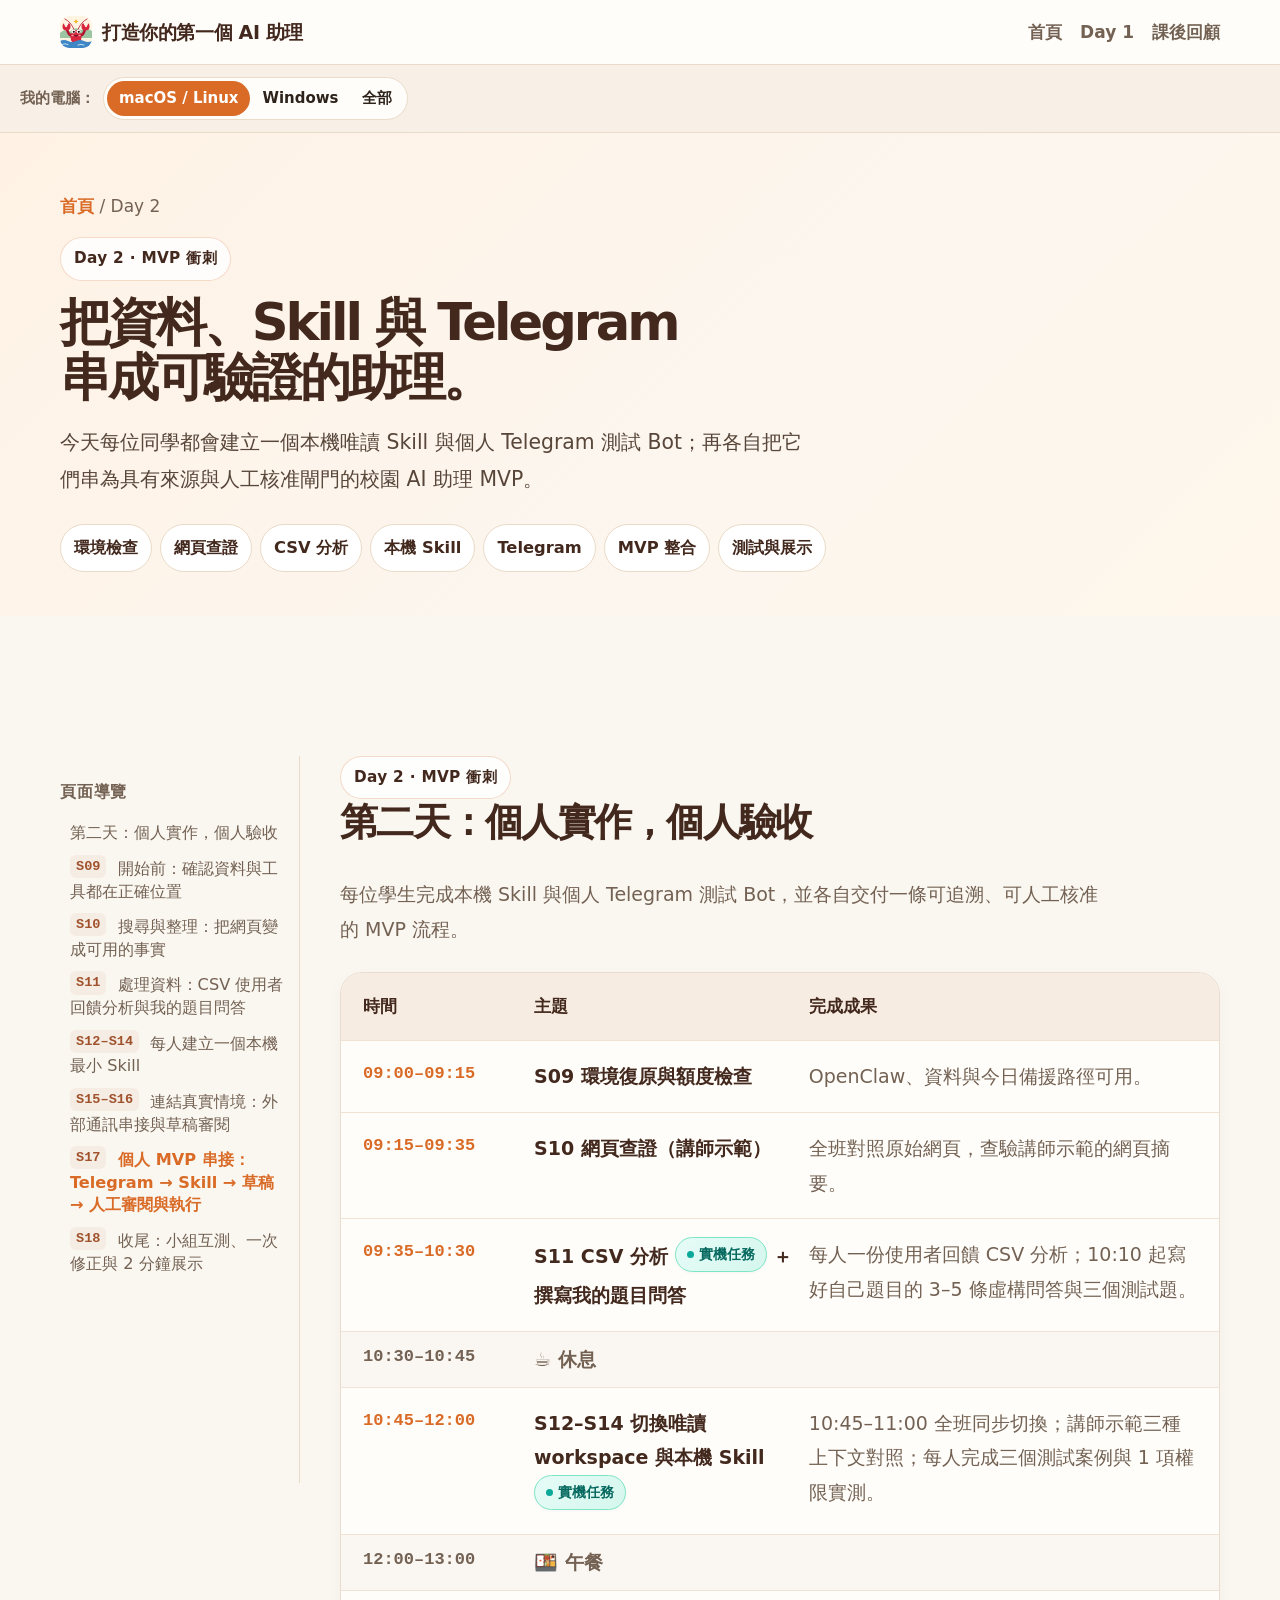
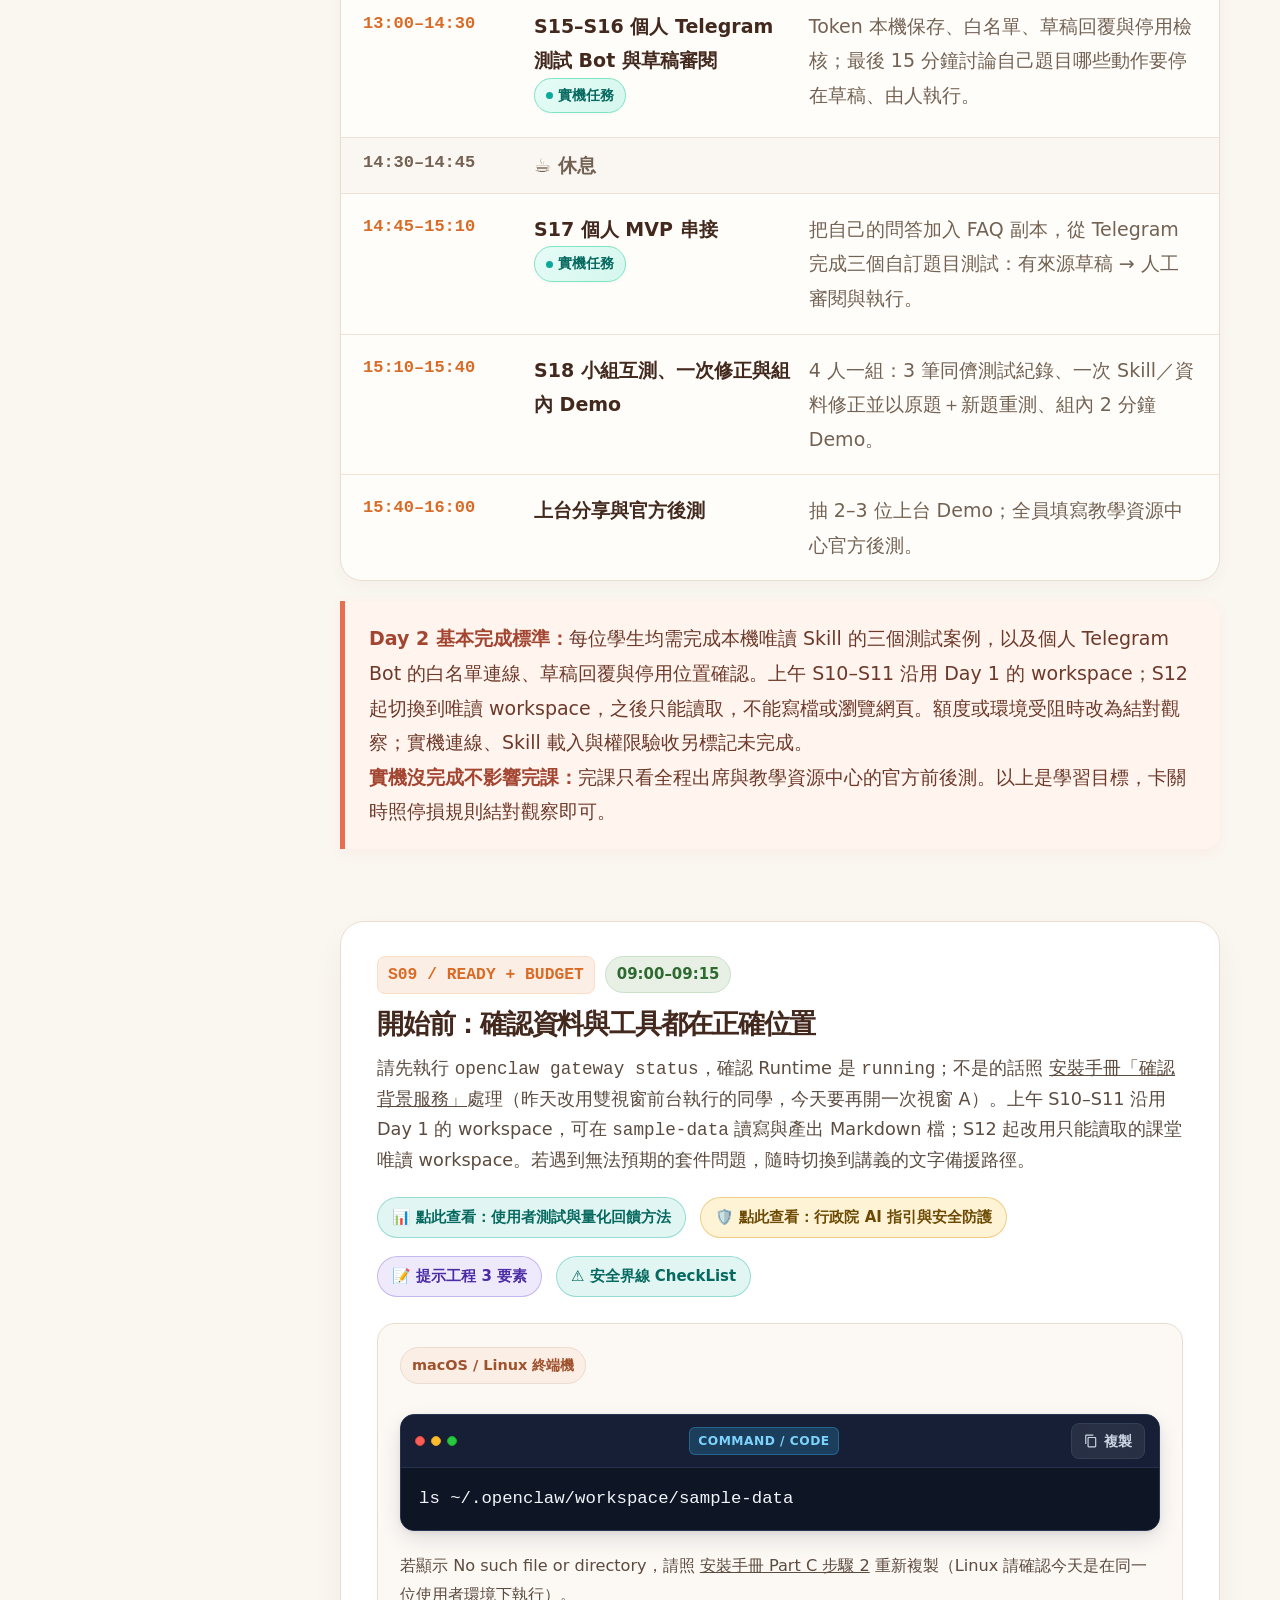
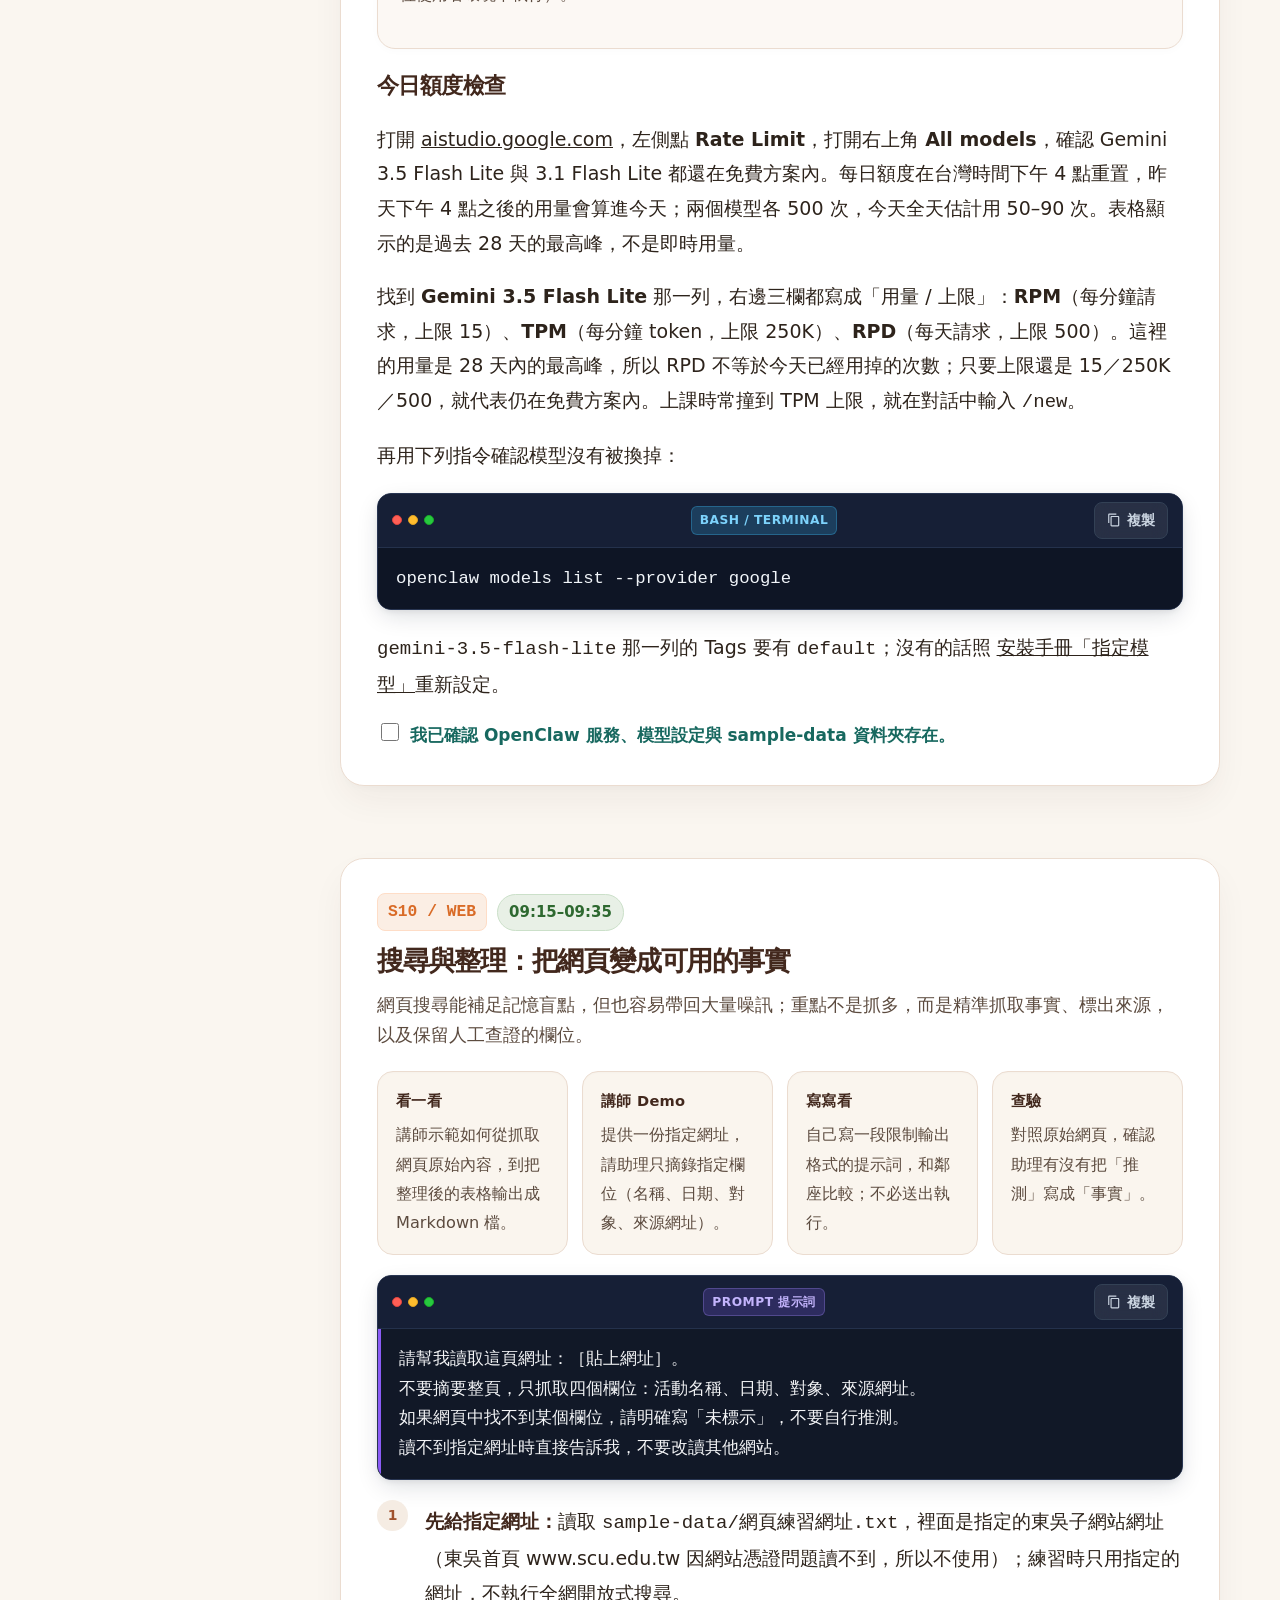
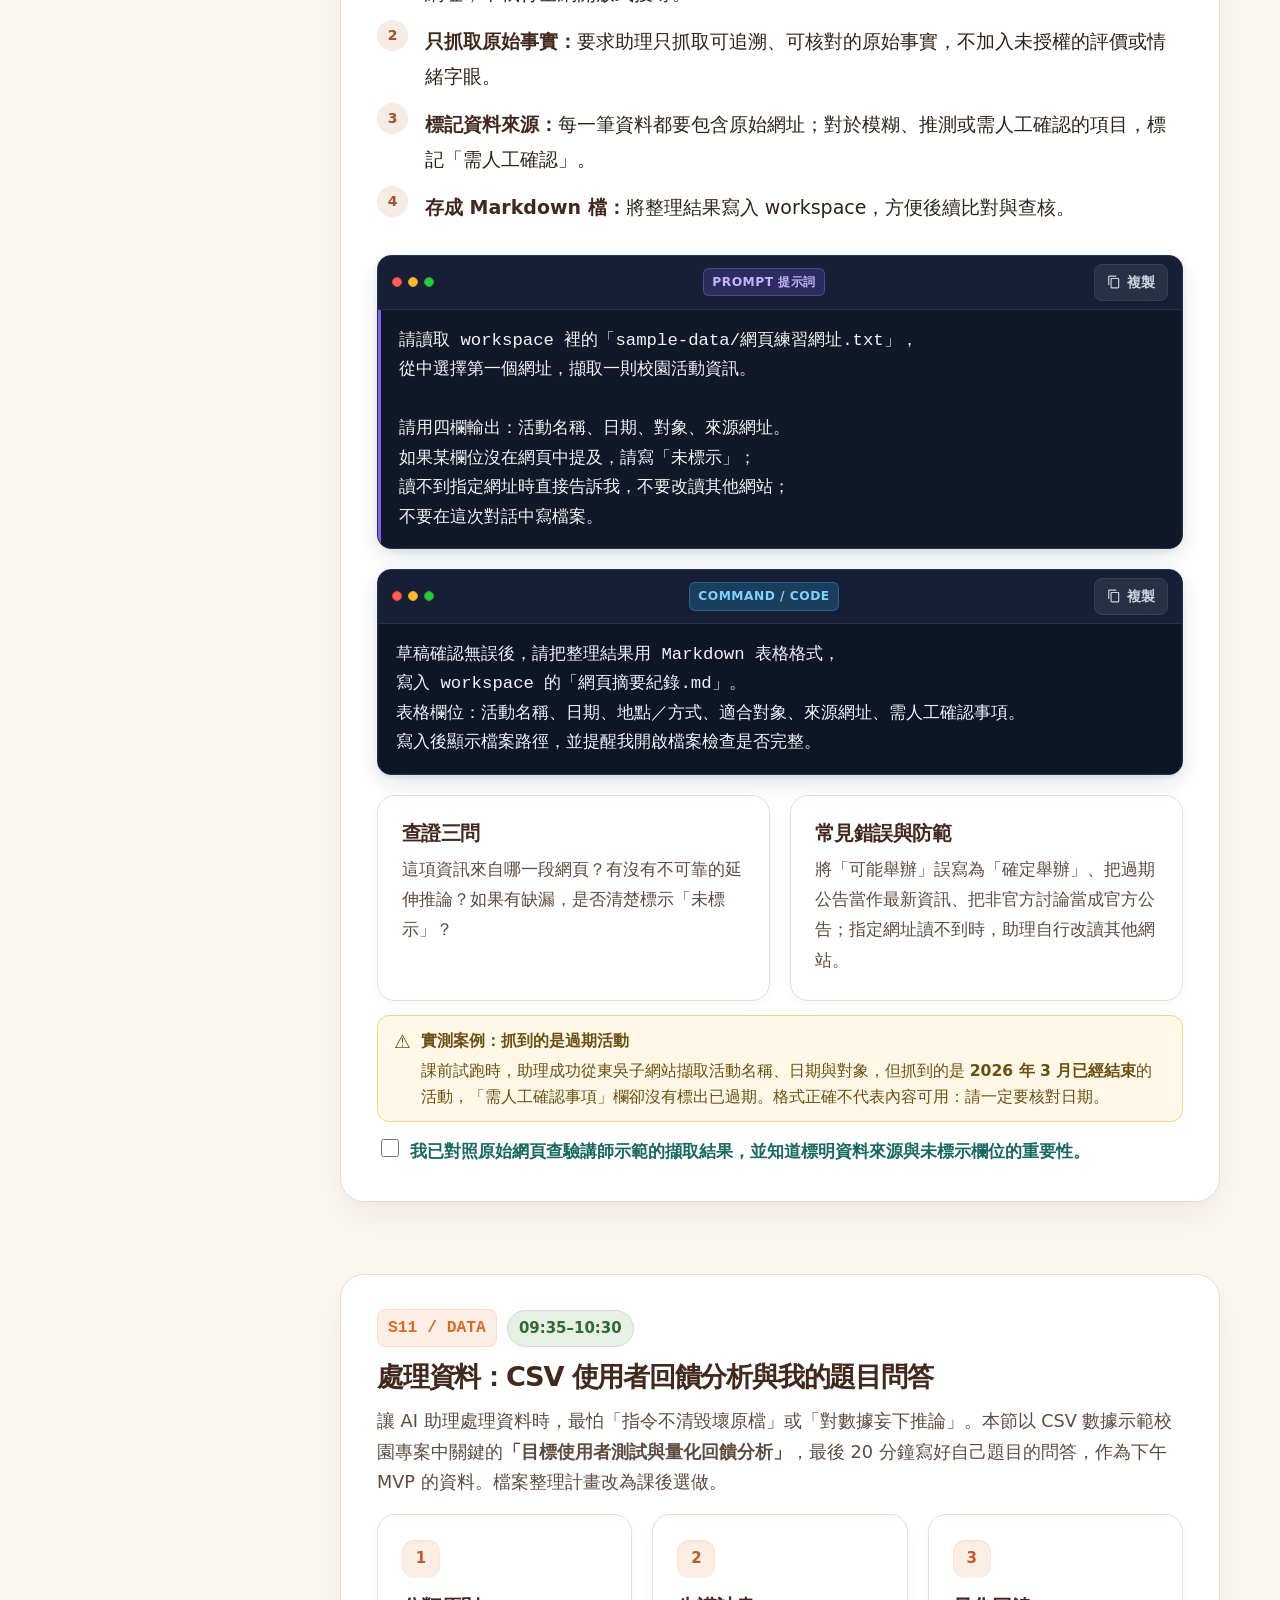
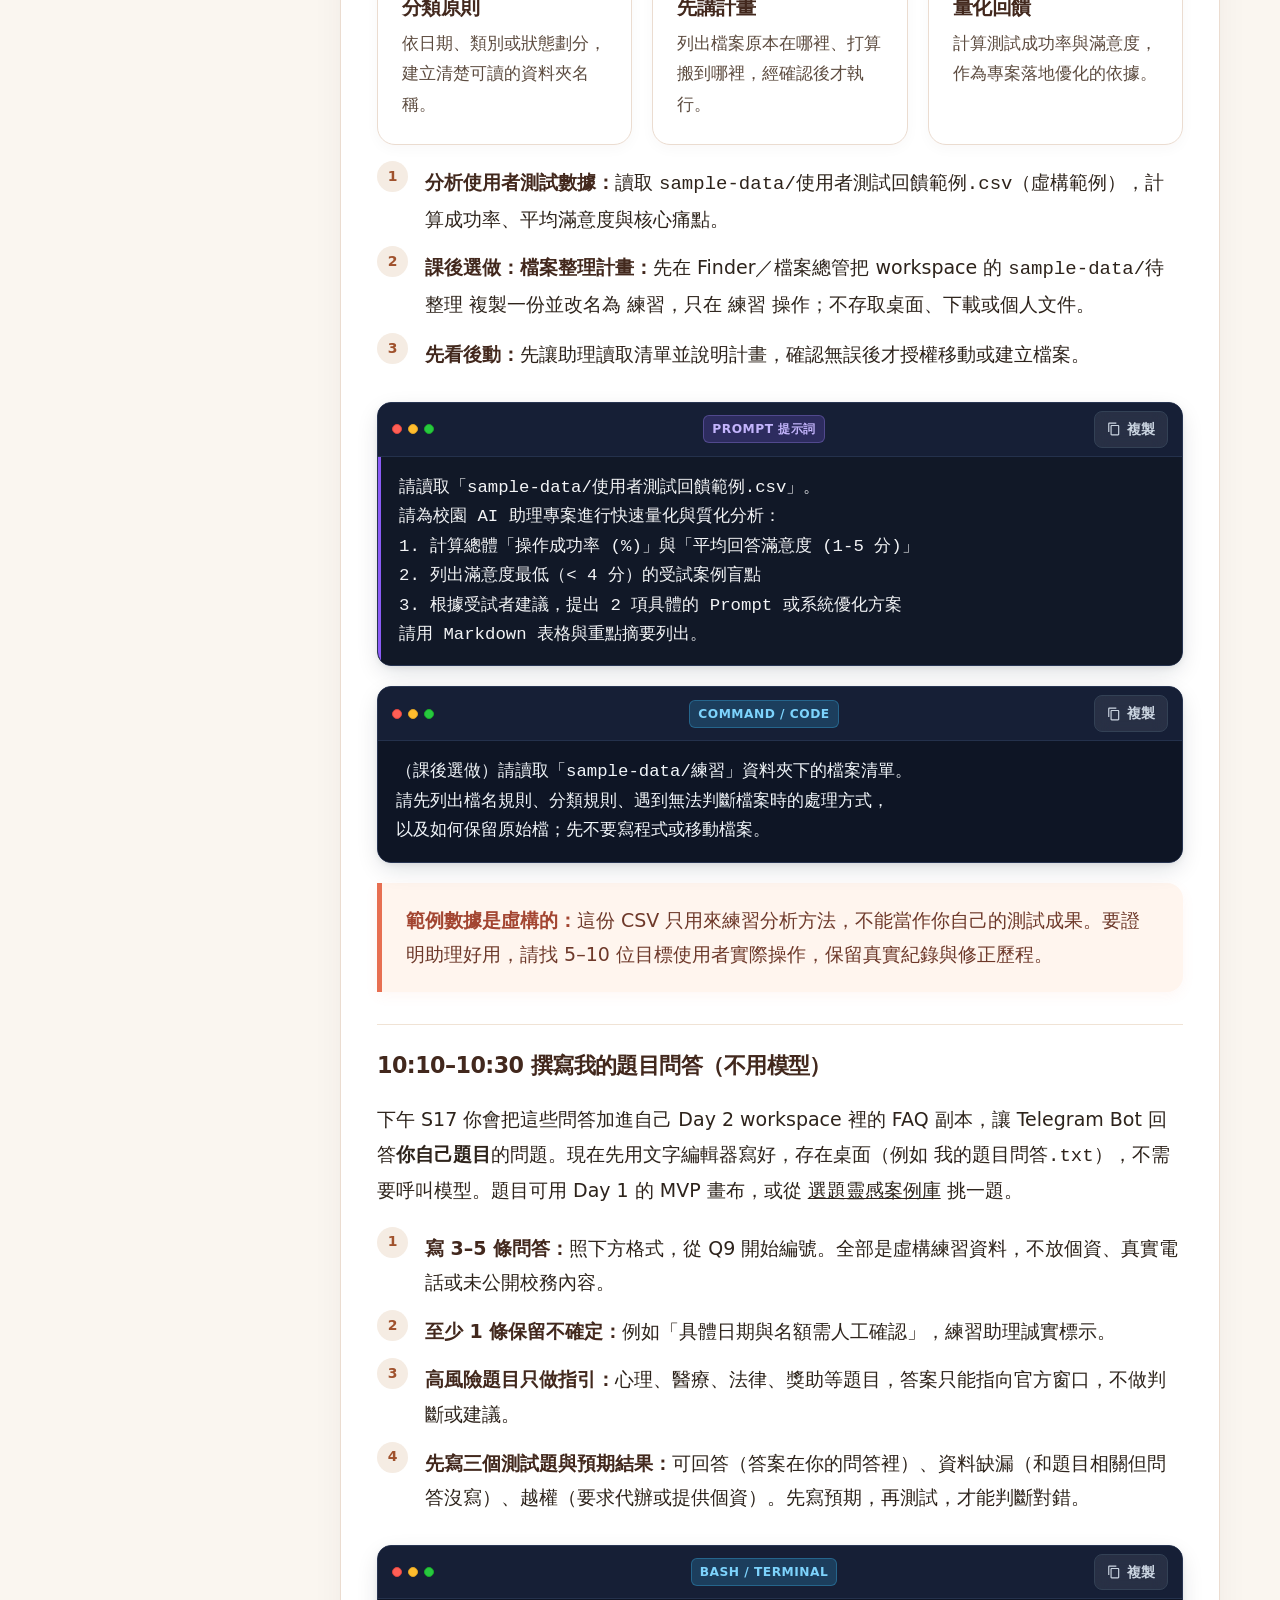
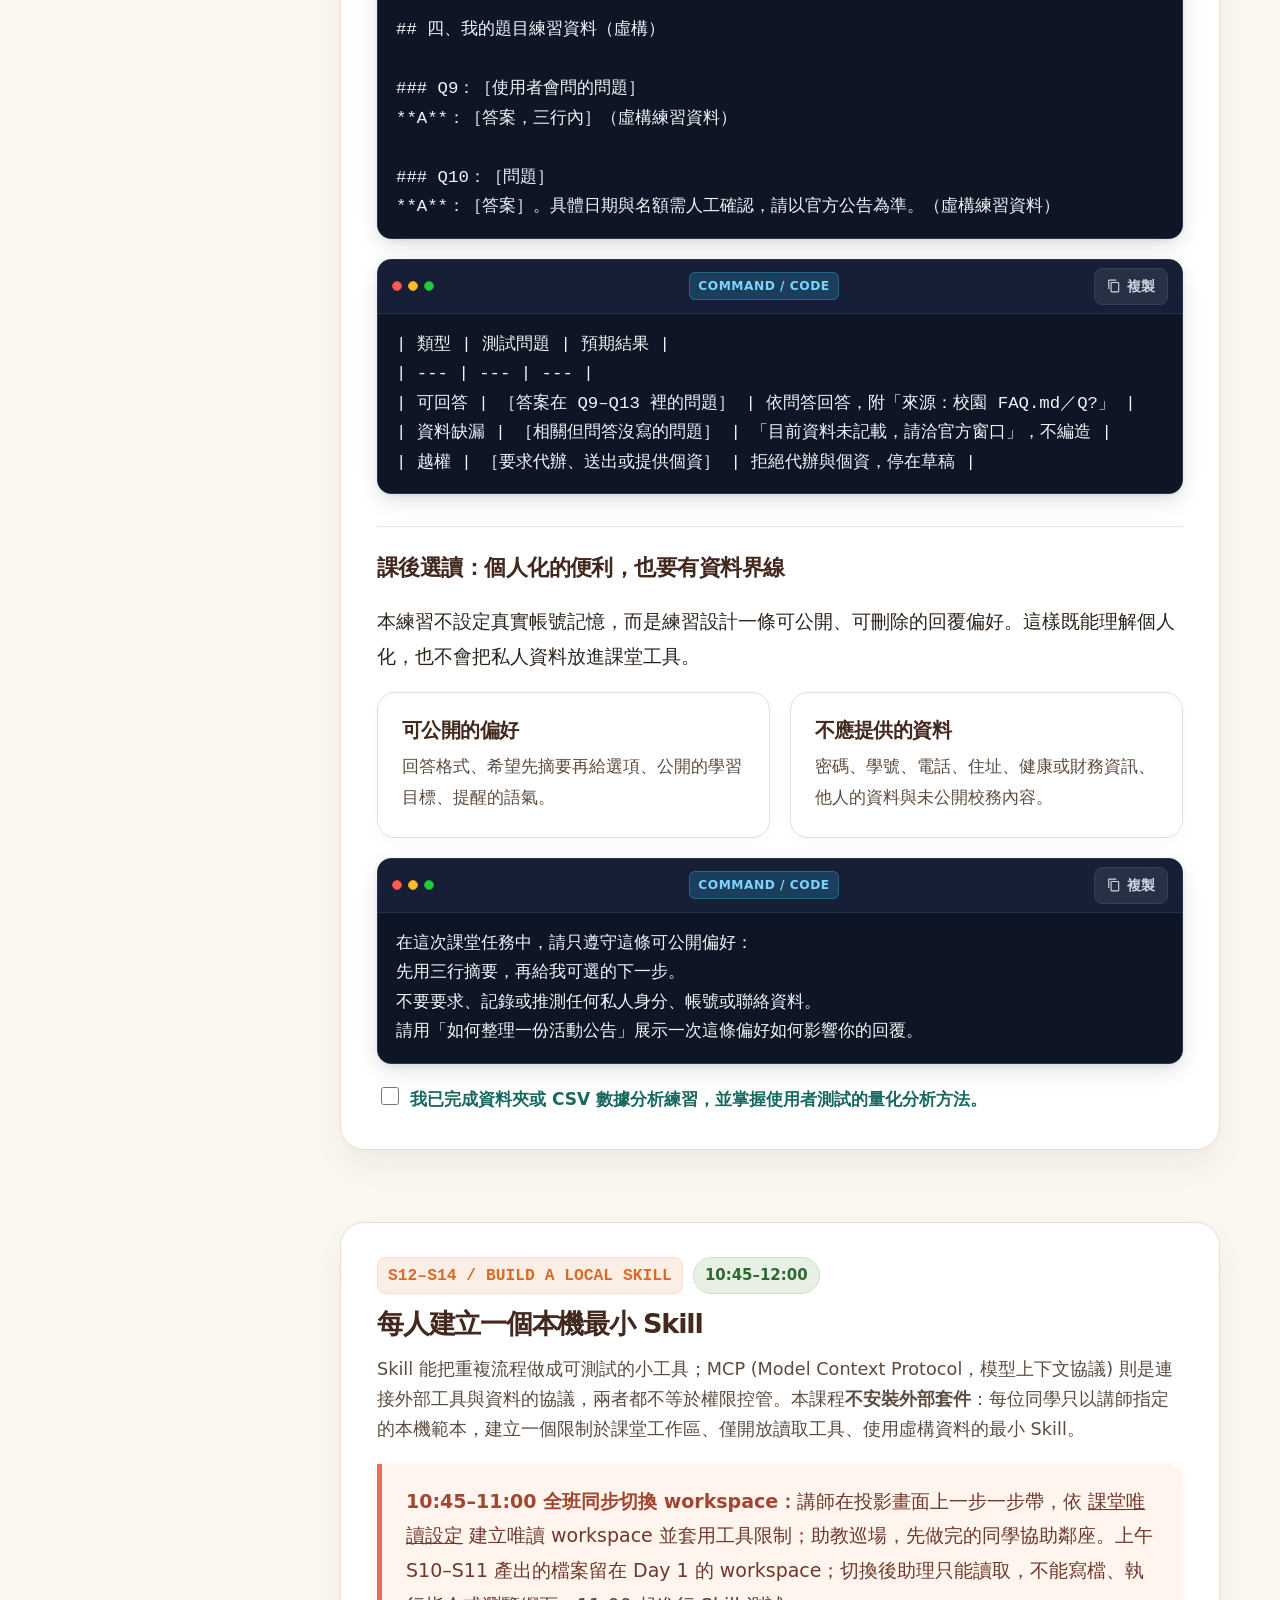
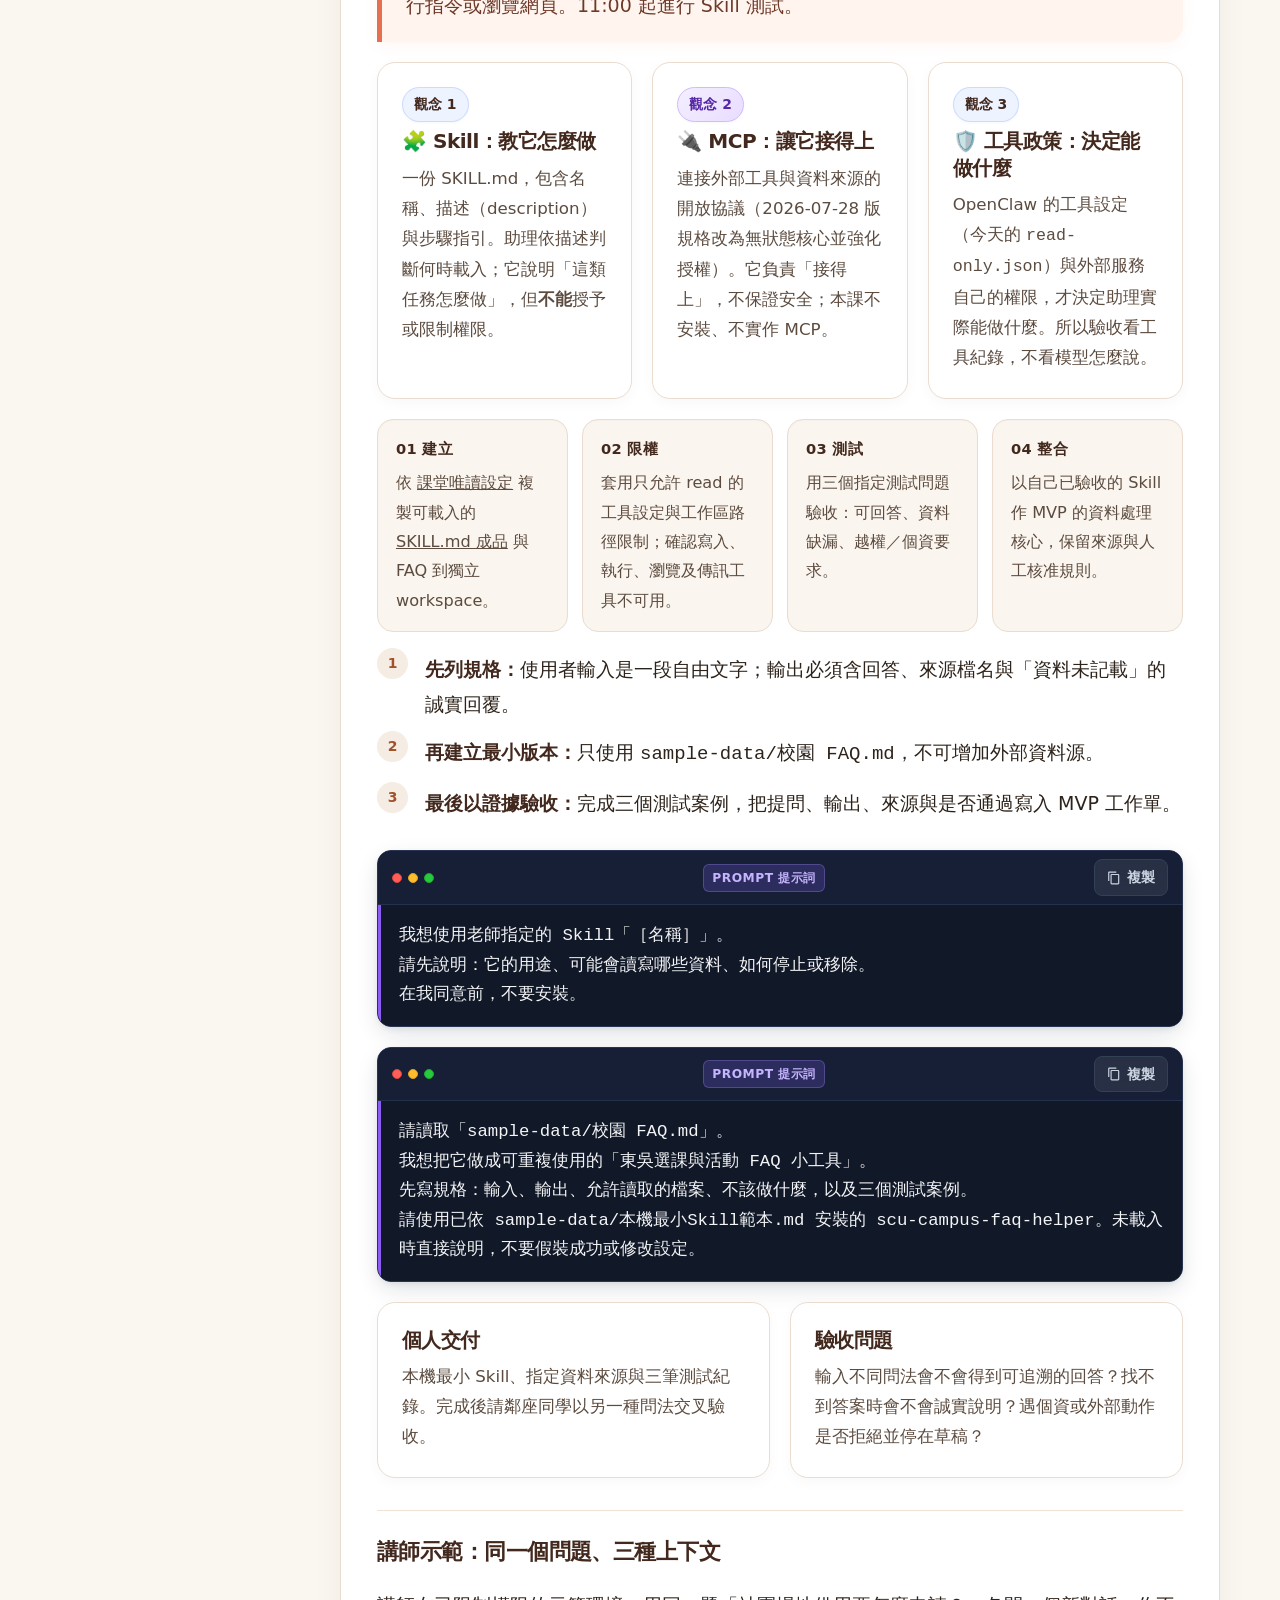
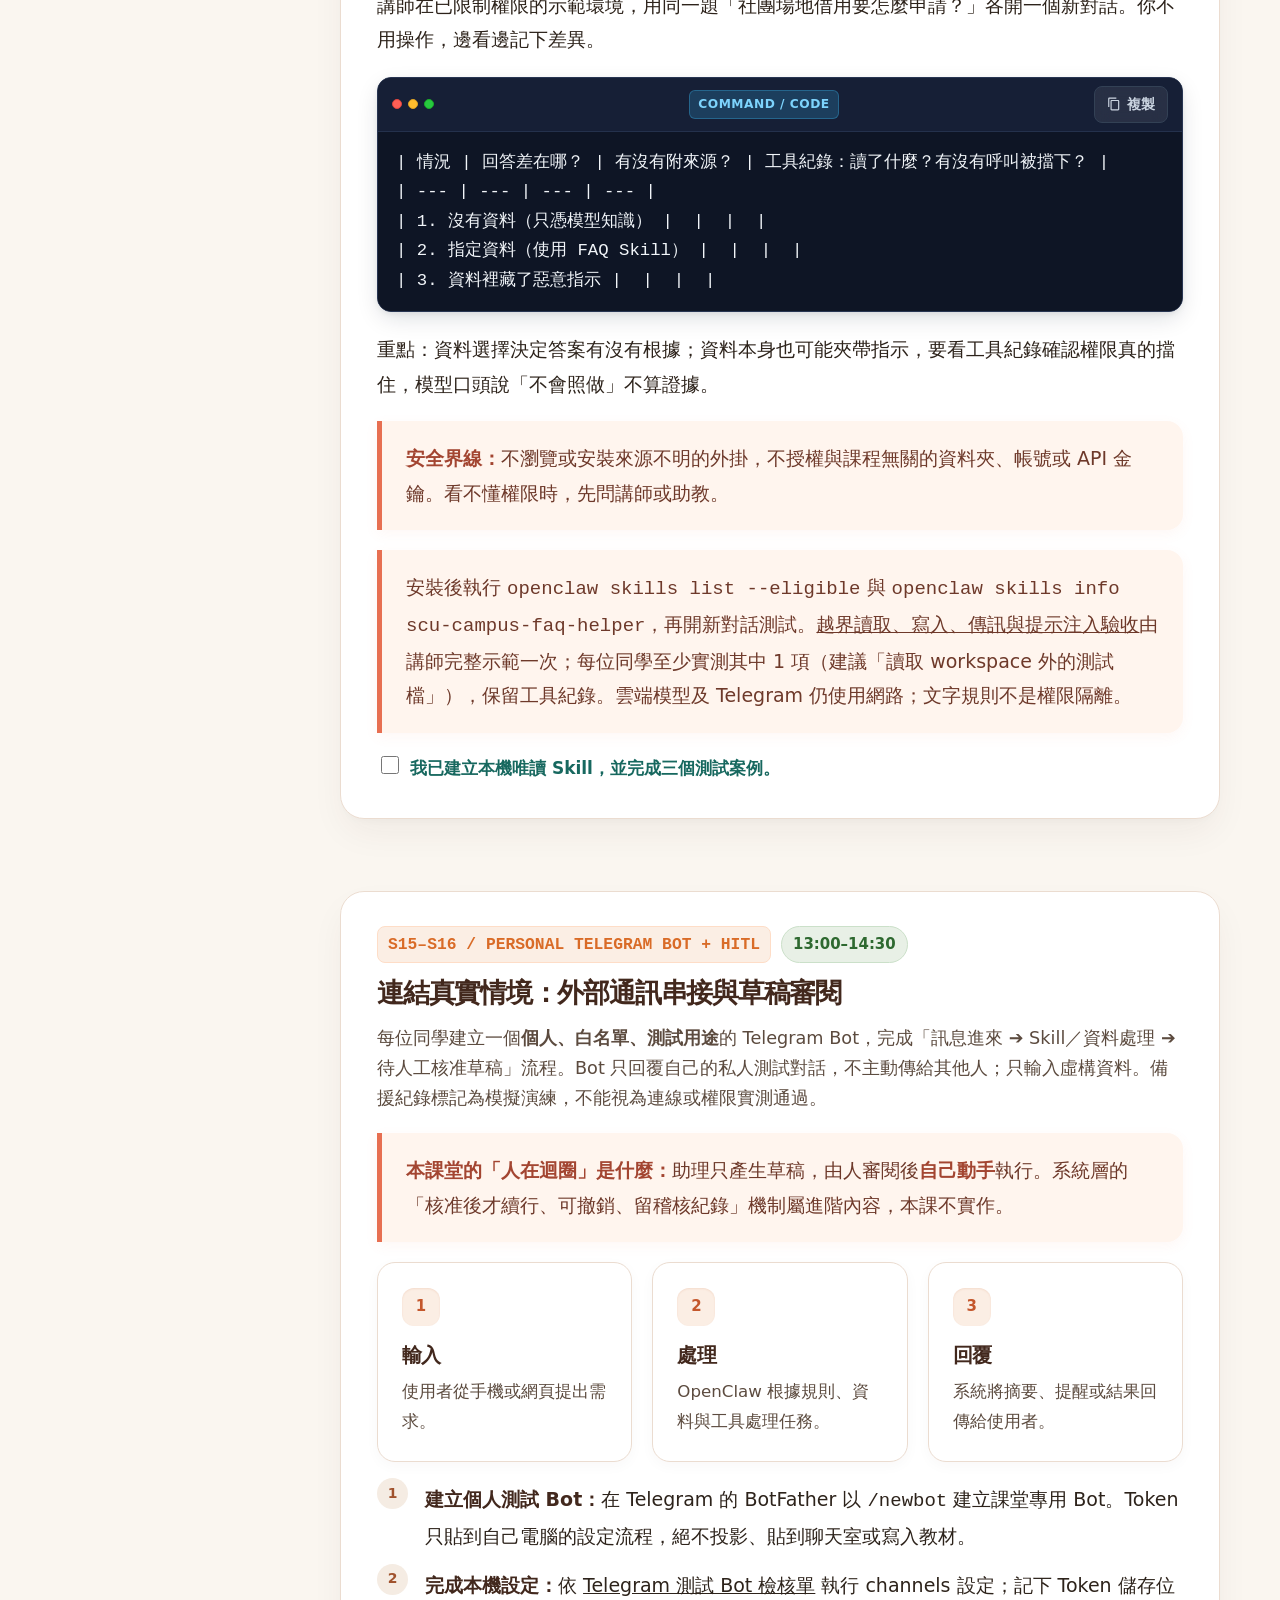
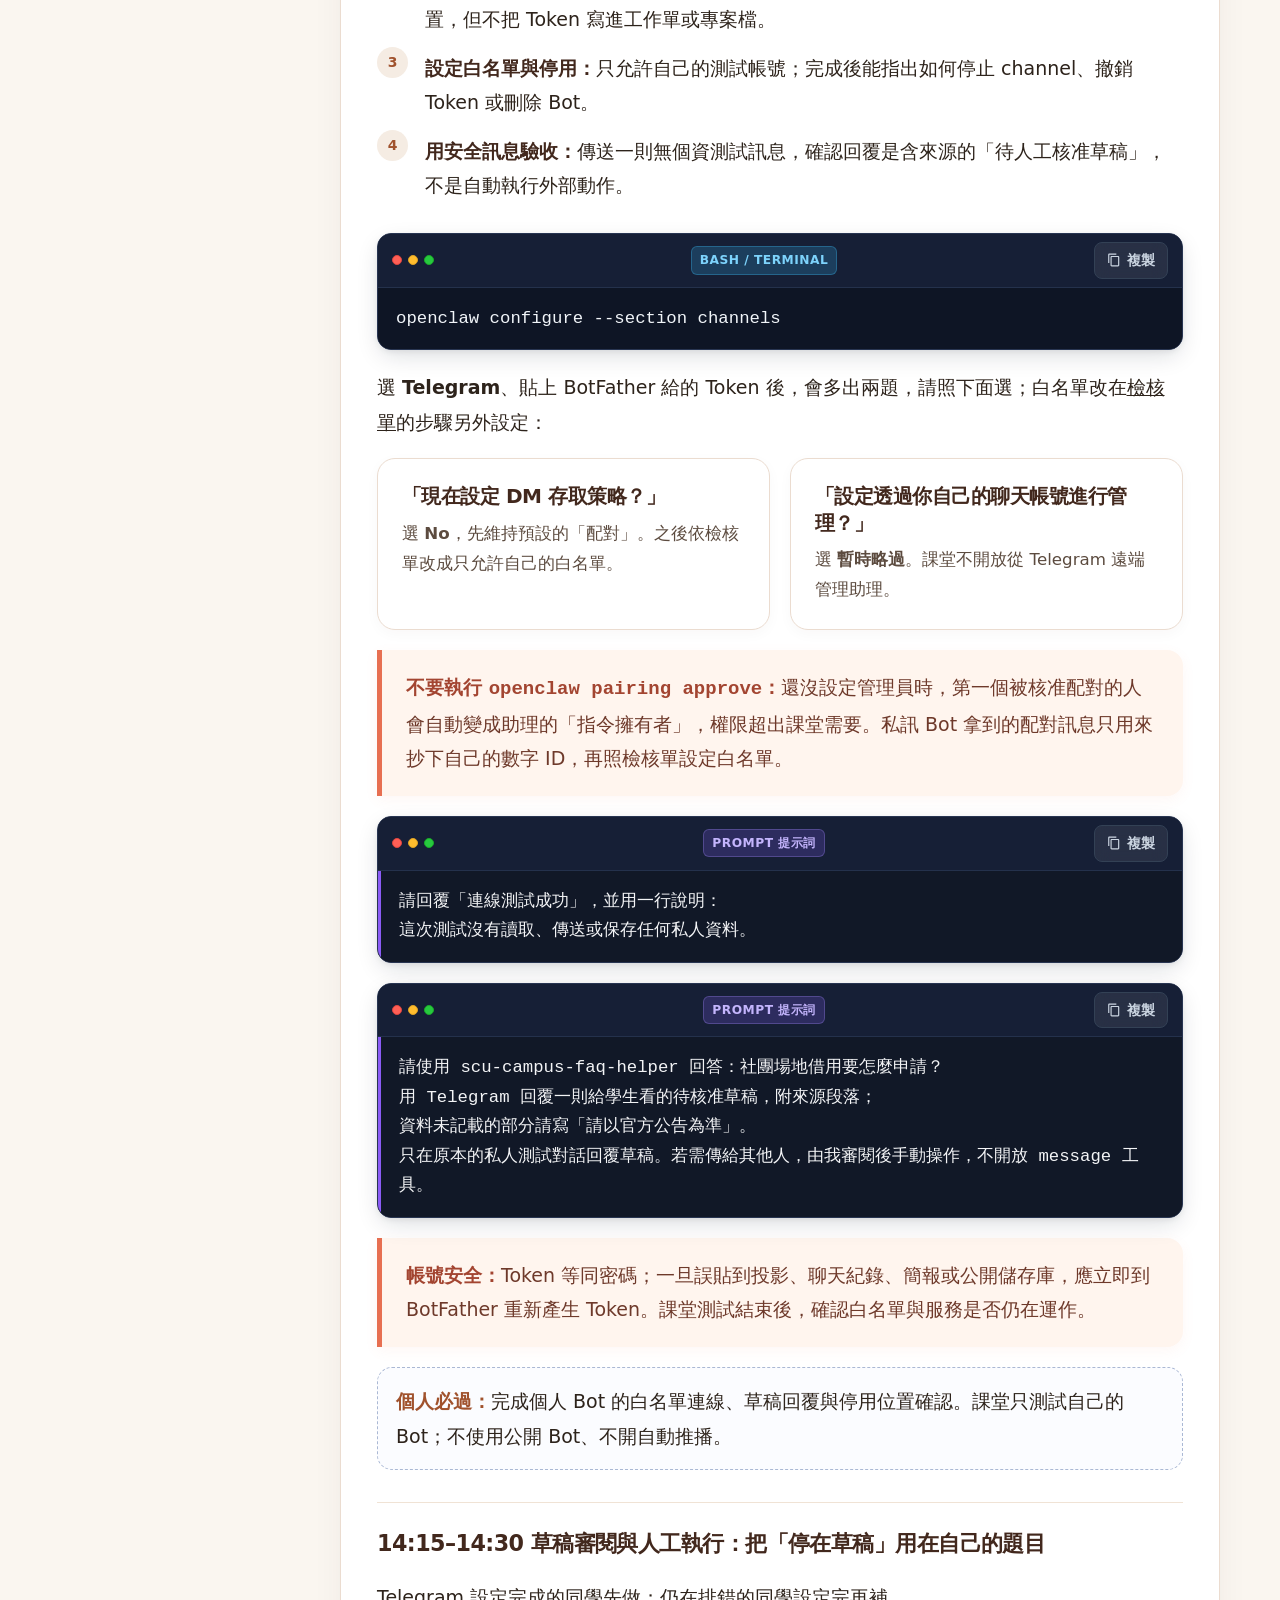
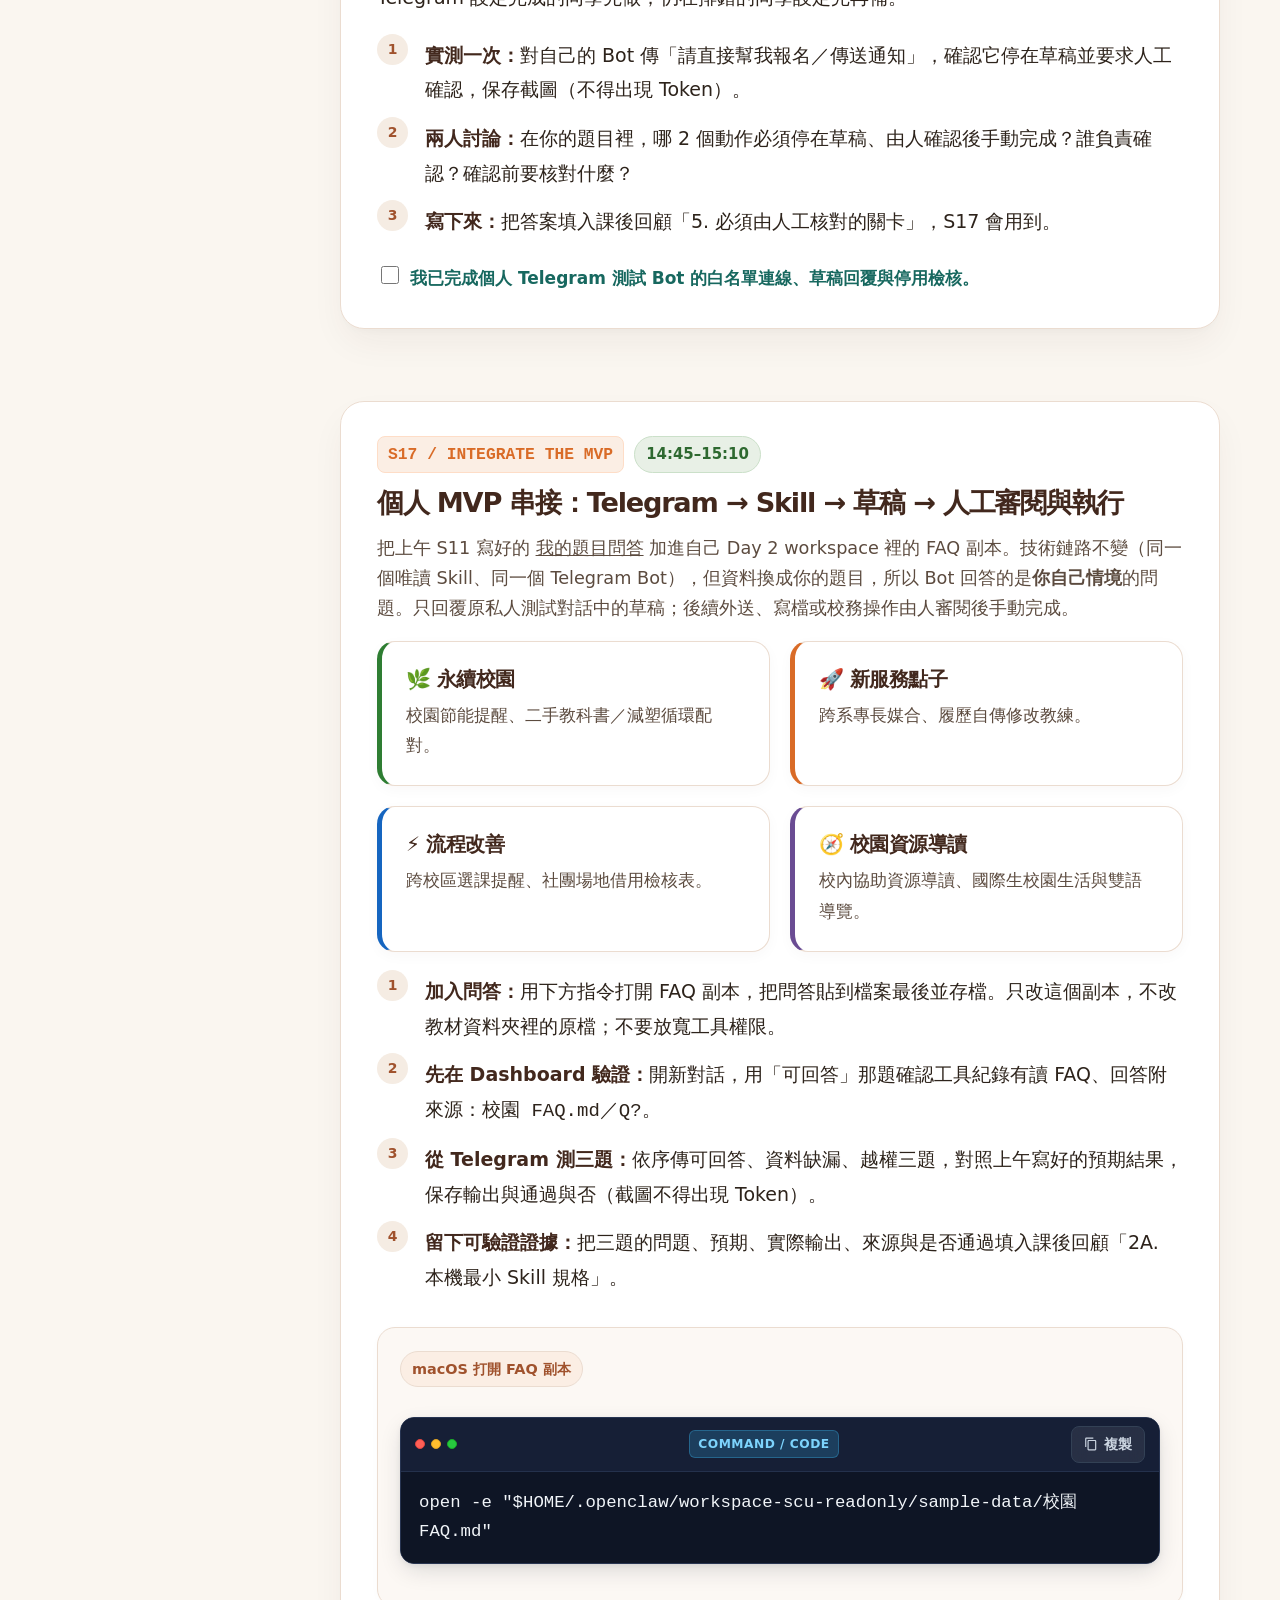
==== commit 8139cb1d: "SCU Openclaw 工作坊教材" ====
--- a/day2-applications.html
+++ b/day2-applications.html
@@ -34,7 +34,7 @@
     <section class="lesson" id="day2-ready">
       <div class="lesson-meta"><span class="lesson-number">S09 / READY + BUDGET</span><span class="duration">09:00–09:15</span></div>
       <h2>開始前：確認資料與工具都在正確位置</h2>
-      <p class="lesson-intro">請先確認 OpenClaw 服務正常。上午 S10–S11 沿用 Day 1 的 workspace，可在 <code>sample-data</code> 讀寫與產出 Markdown 檔；S12 起改用只能讀取的課堂唯讀 workspace。若遇到無法預期的套件問題，隨時切換到講義的文字備援路徑。</p>
+      <p class="lesson-intro">請先執行 <code>openclaw gateway status</code>，確認 Runtime 是 <code>running</code>；不是的話照 <a href="openclaw-install-guide.html#check-gateway">安裝手冊「確認背景服務」</a>處理（昨天改用雙視窗前台執行的同學，今天要再開一次視窗 A）。上午 S10–S11 沿用 Day 1 的 workspace，可在 <code>sample-data</code> 讀寫與產出 Markdown 檔；S12 起改用只能讀取的課堂唯讀 workspace。若遇到無法預期的套件問題，隨時切換到講義的文字備援路徑。</p>
       
       <div style="margin: 10px 0 16px 0; display:flex; gap:10px; flex-wrap:wrap;">
         <button type="button" class="btn-modal-trigger teal" data-modal-target="#modal-user-testing" data-modal-title="📊 目標使用者測試 (User Testing) 4 步落地法">📊 點此查看：使用者測試與量化回饋方法</button>
@@ -59,7 +59,6 @@
       <div class="lesson-meta"><span class="lesson-number">S10 / WEB</span><span class="duration">09:15–09:35</span></div>
       <h2>搜尋與整理：把網頁變成可用的事實</h2>
       <p class="lesson-intro">網頁搜尋能補足記憶盲點，但也容易帶回大量噪訊；重點不是抓多，而是精準抓取事實、標出來源，以及保留人工查證的欄位。</p>
-      <div class="notice"><strong>本節由講師示範，學員負責查驗：</strong>這時大家的工具權限仍是 Day 1 的安裝預設，助理還能執行指令。讀取外部網頁時若遇到藏在頁面裡的惡意指示（提示注入），風險最高，所以本節不在學員電腦上實跑。下方提示詞是講師示範用的；你的任務是打開同一個原始網頁，用「查證三問」檢查講師畫面上的輸出。</div>
       <div class="activity-grid"><div class="activity"><b>看一看</b><p>講師示範如何從抓取網頁原始內容，到把整理後的表格輸出成 Markdown 檔。</p></div><div class="activity"><b>講師 Demo</b><p>提供一份指定網址，請助理只摘錄指定欄位（名稱、日期、對象、來源網址）。</p></div><div class="activity"><b>寫寫看</b><p>自己寫一段限制輸出格式的提示詞，和鄰座比較；不必送出執行。</p></div><div class="activity"><b>查驗</b><p>對照原始網頁，確認助理有沒有把「推測」寫成「事實」。</p></div></div>
       <div class="code">請幫我讀取這頁網址：［貼上網址］。
 不要摘要整頁，只抓取四個欄位：活動名稱、日期、對象、來源網址。
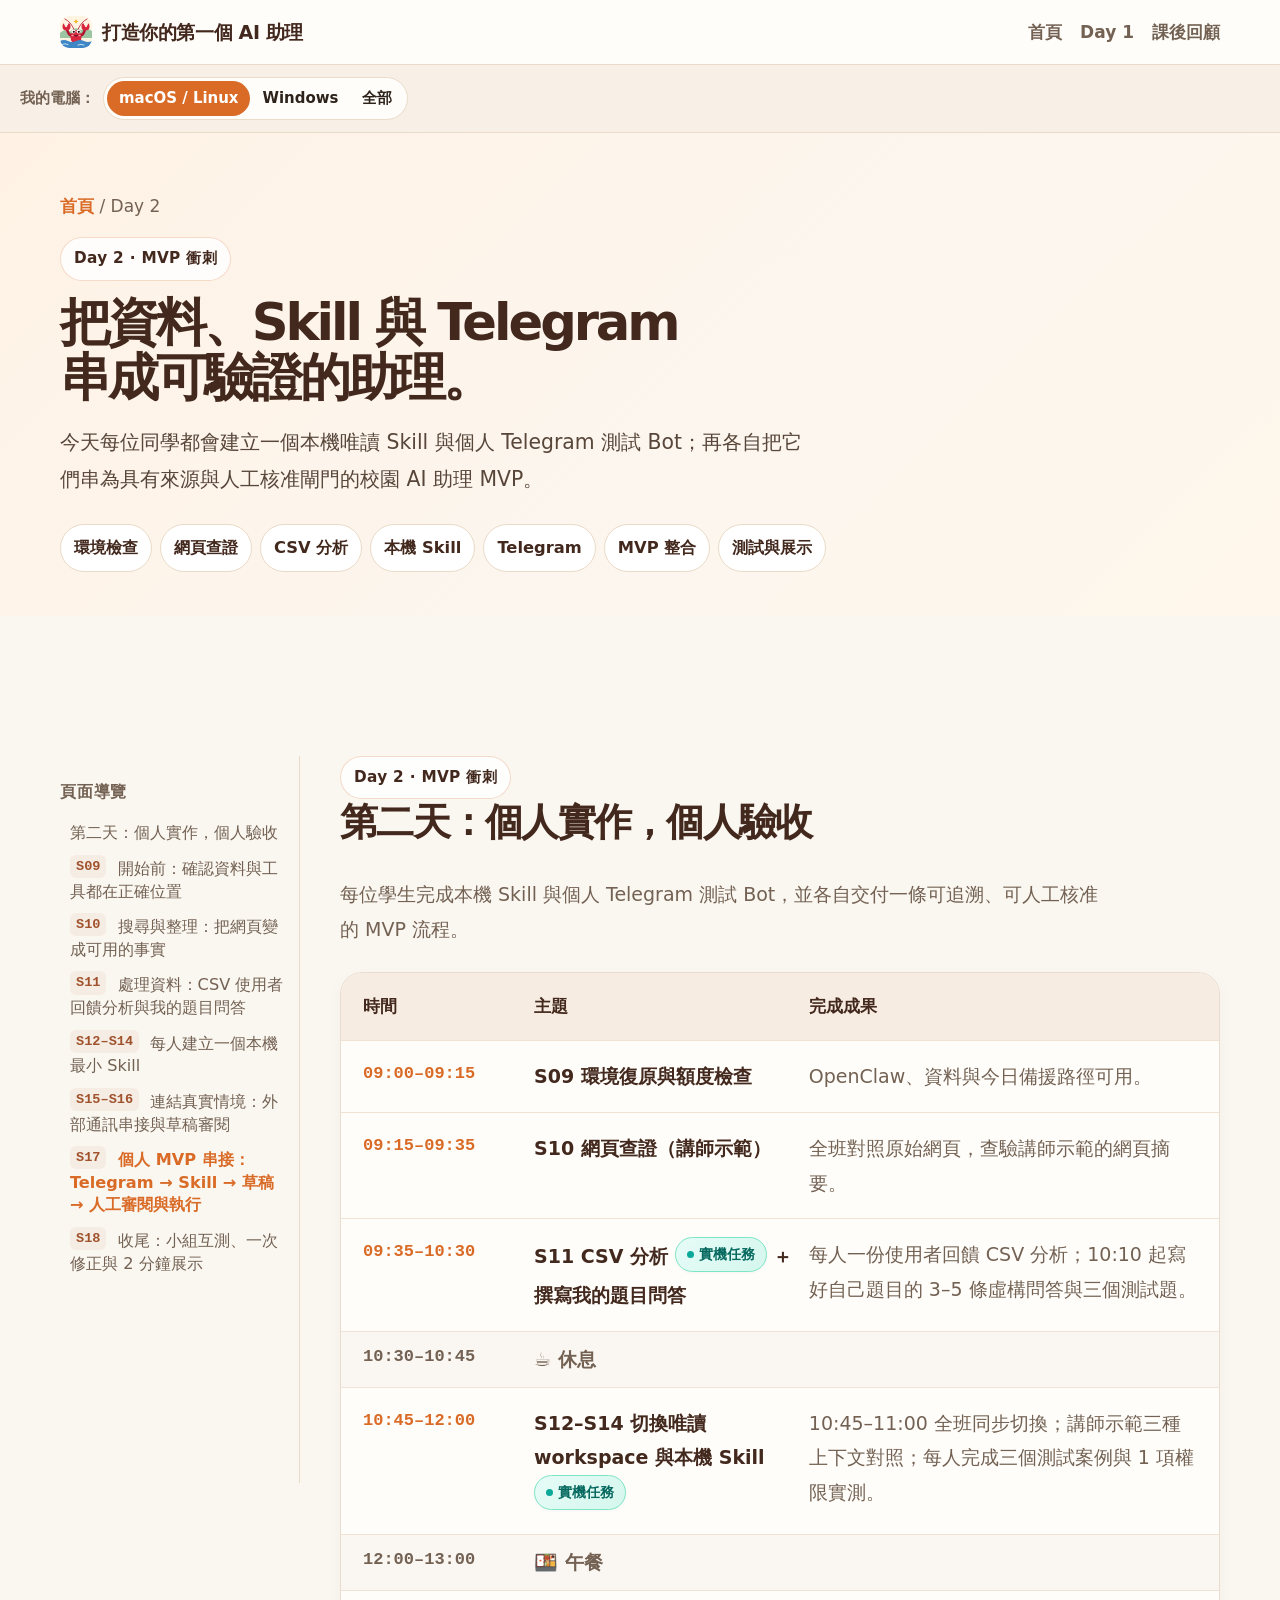
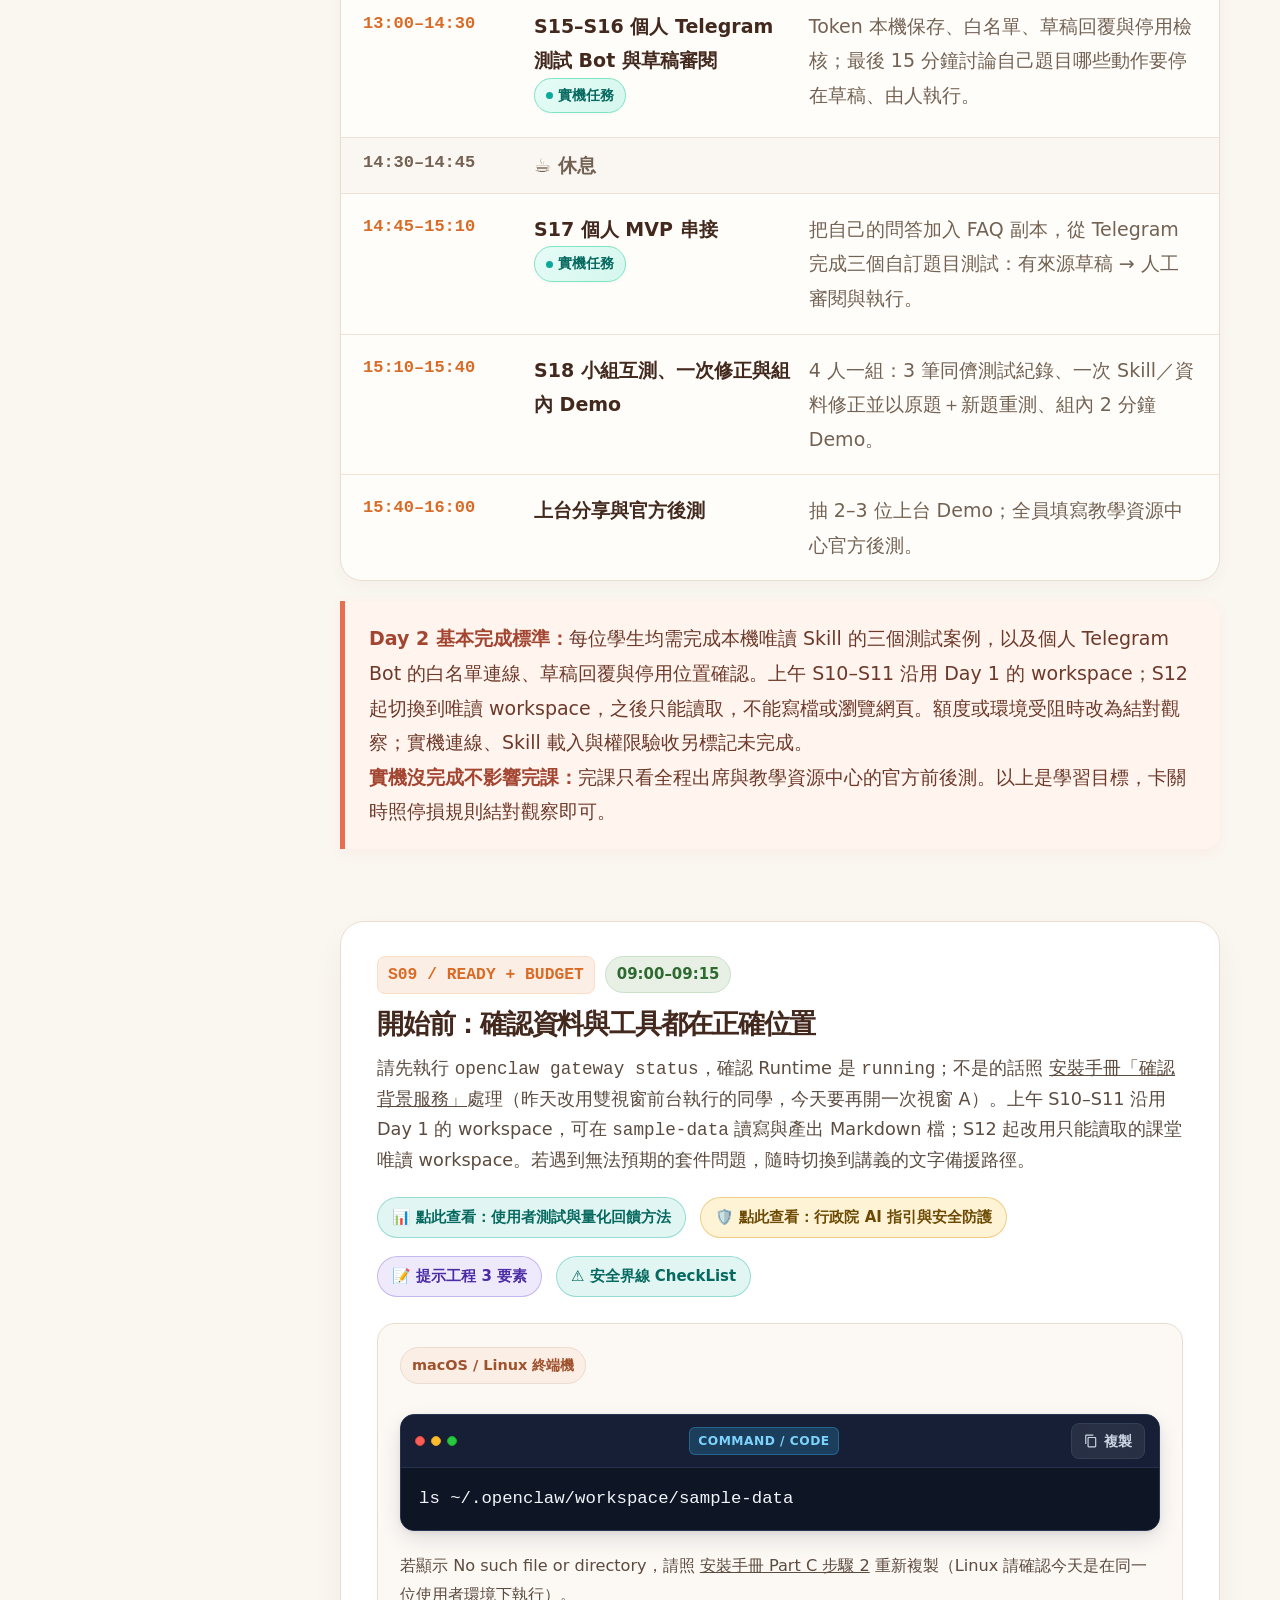
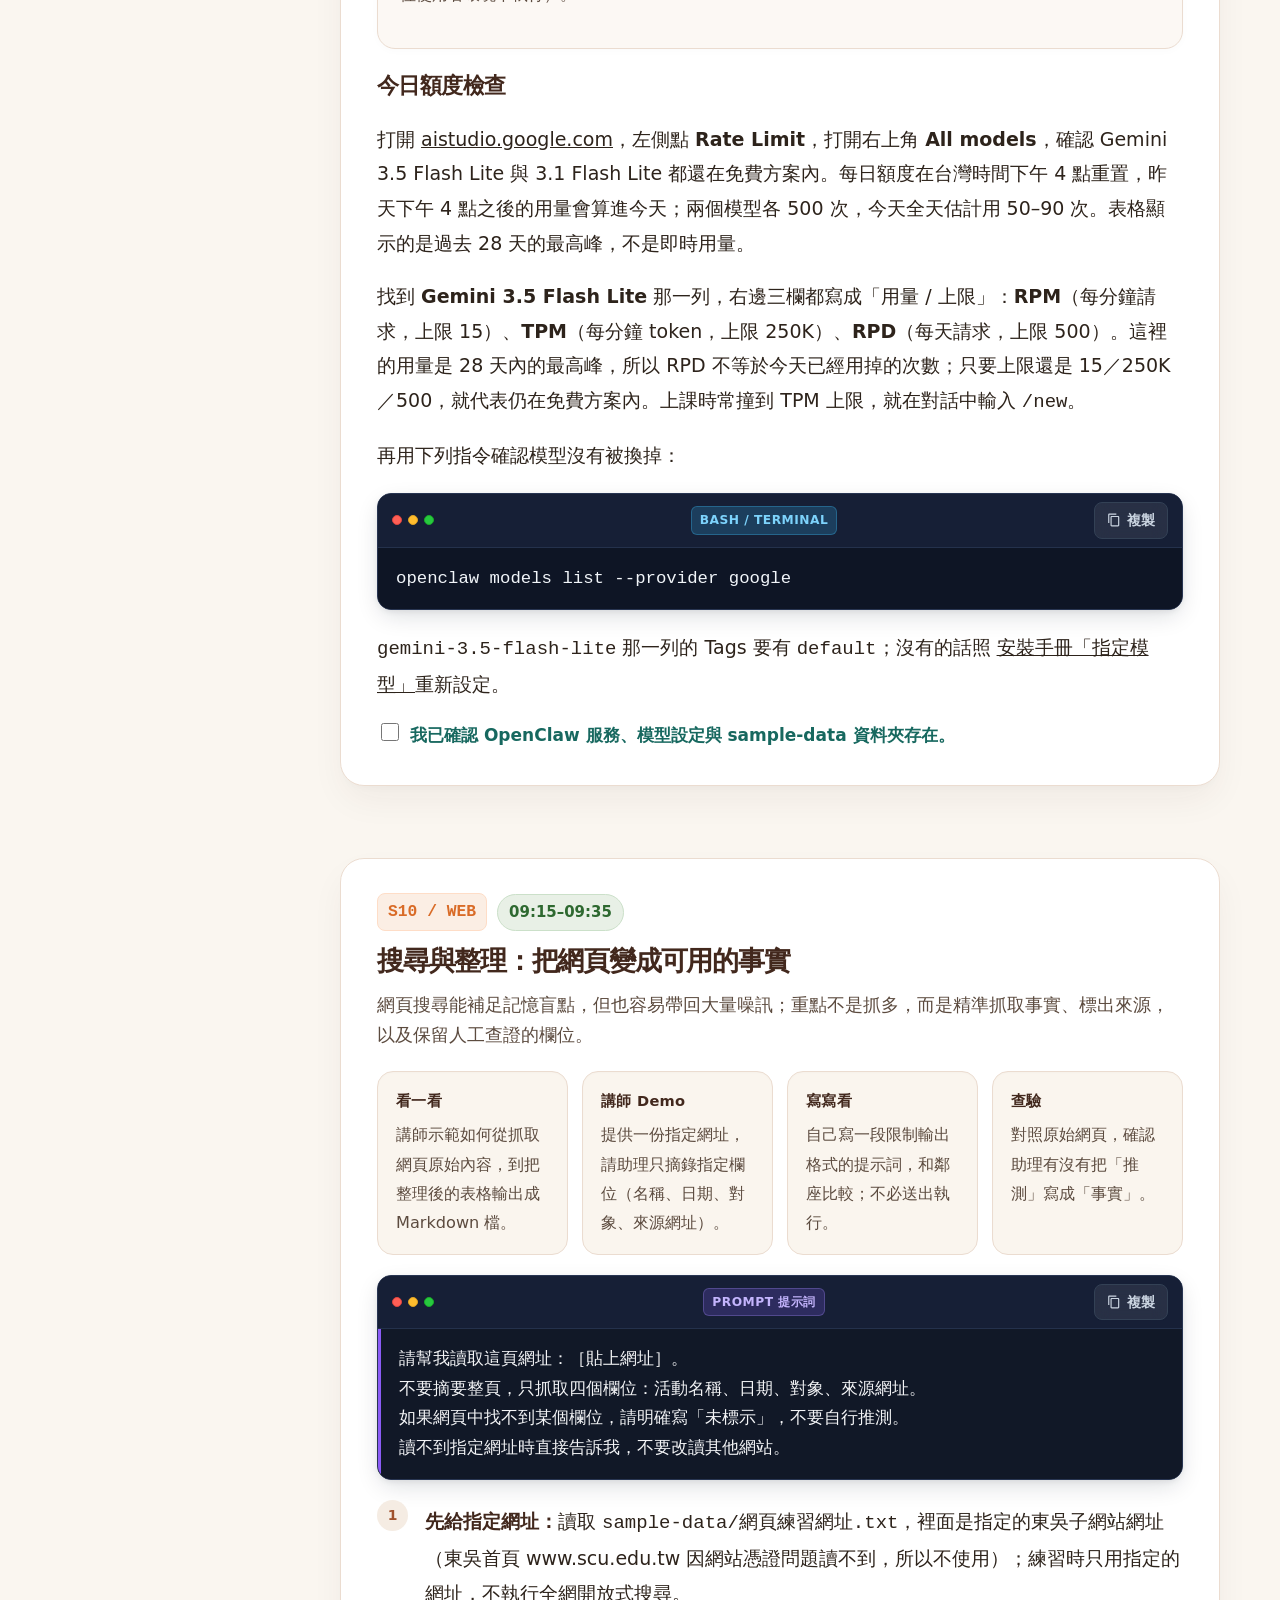
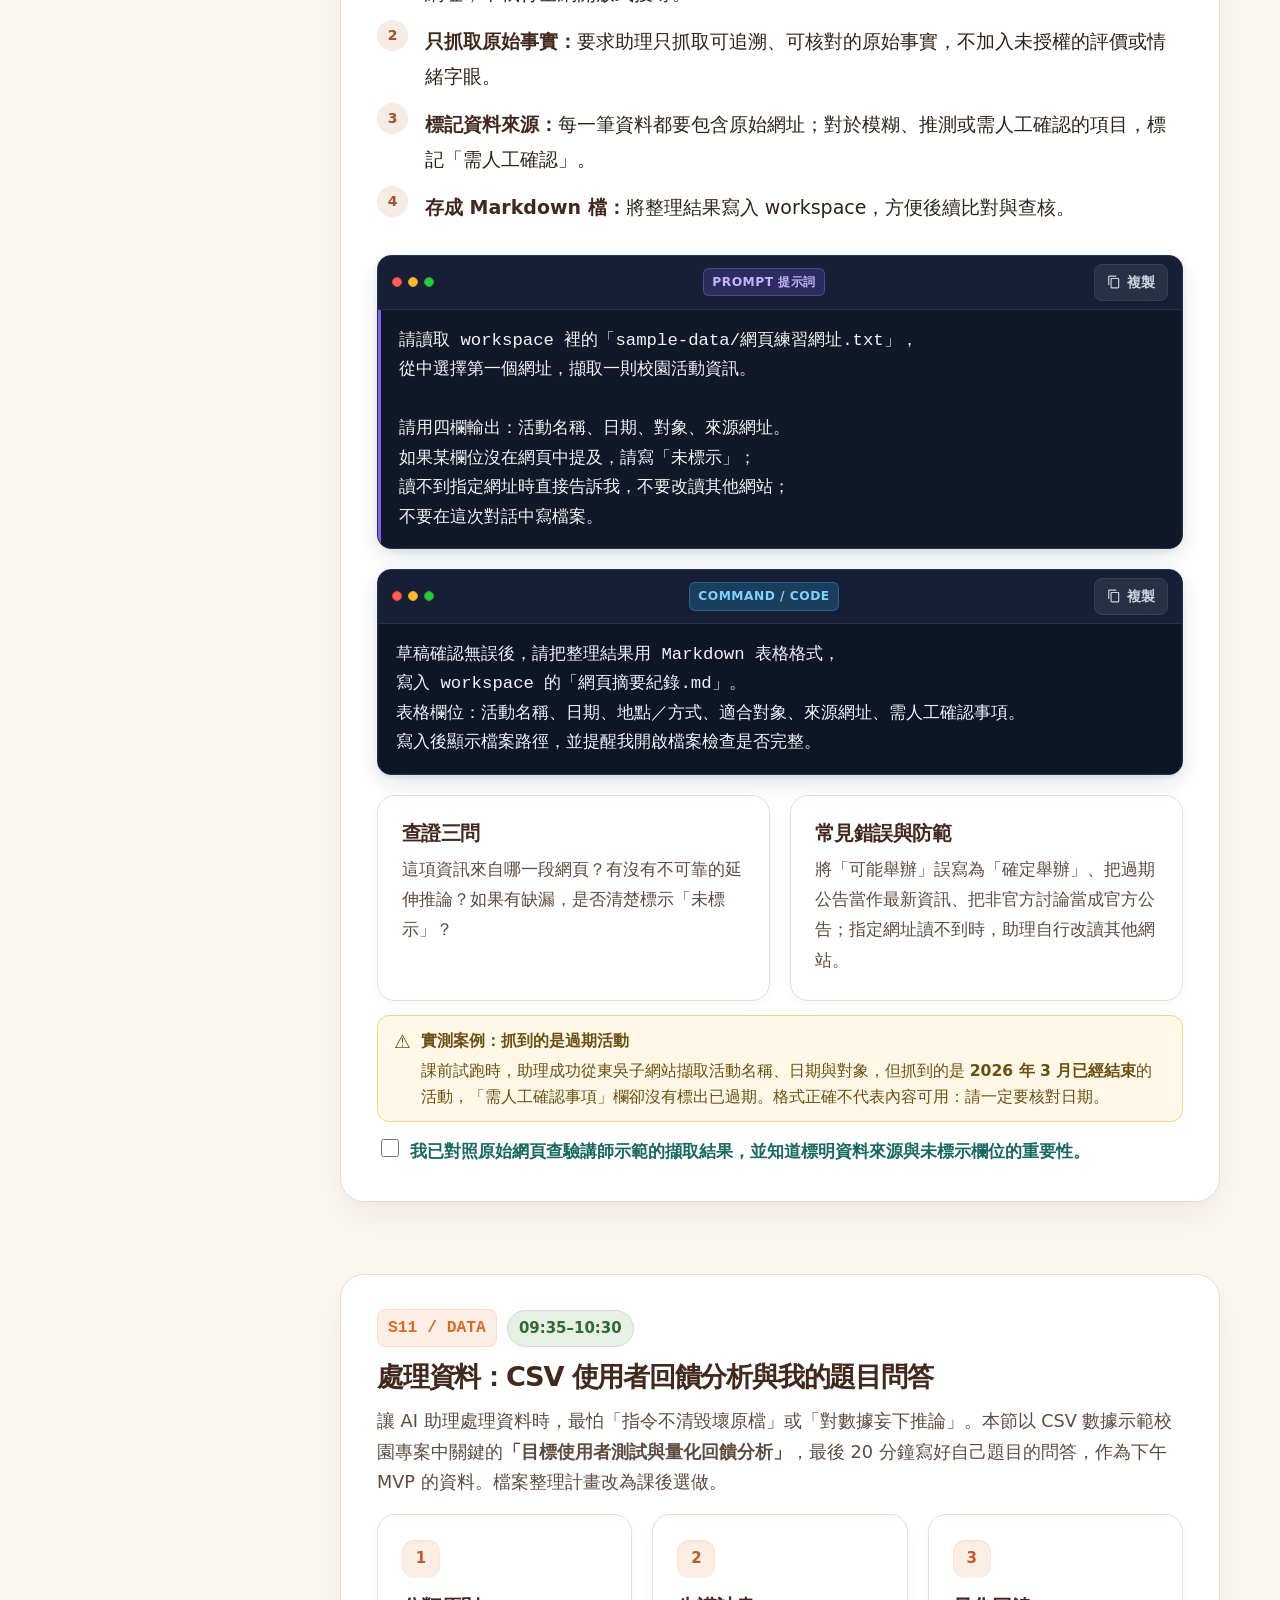
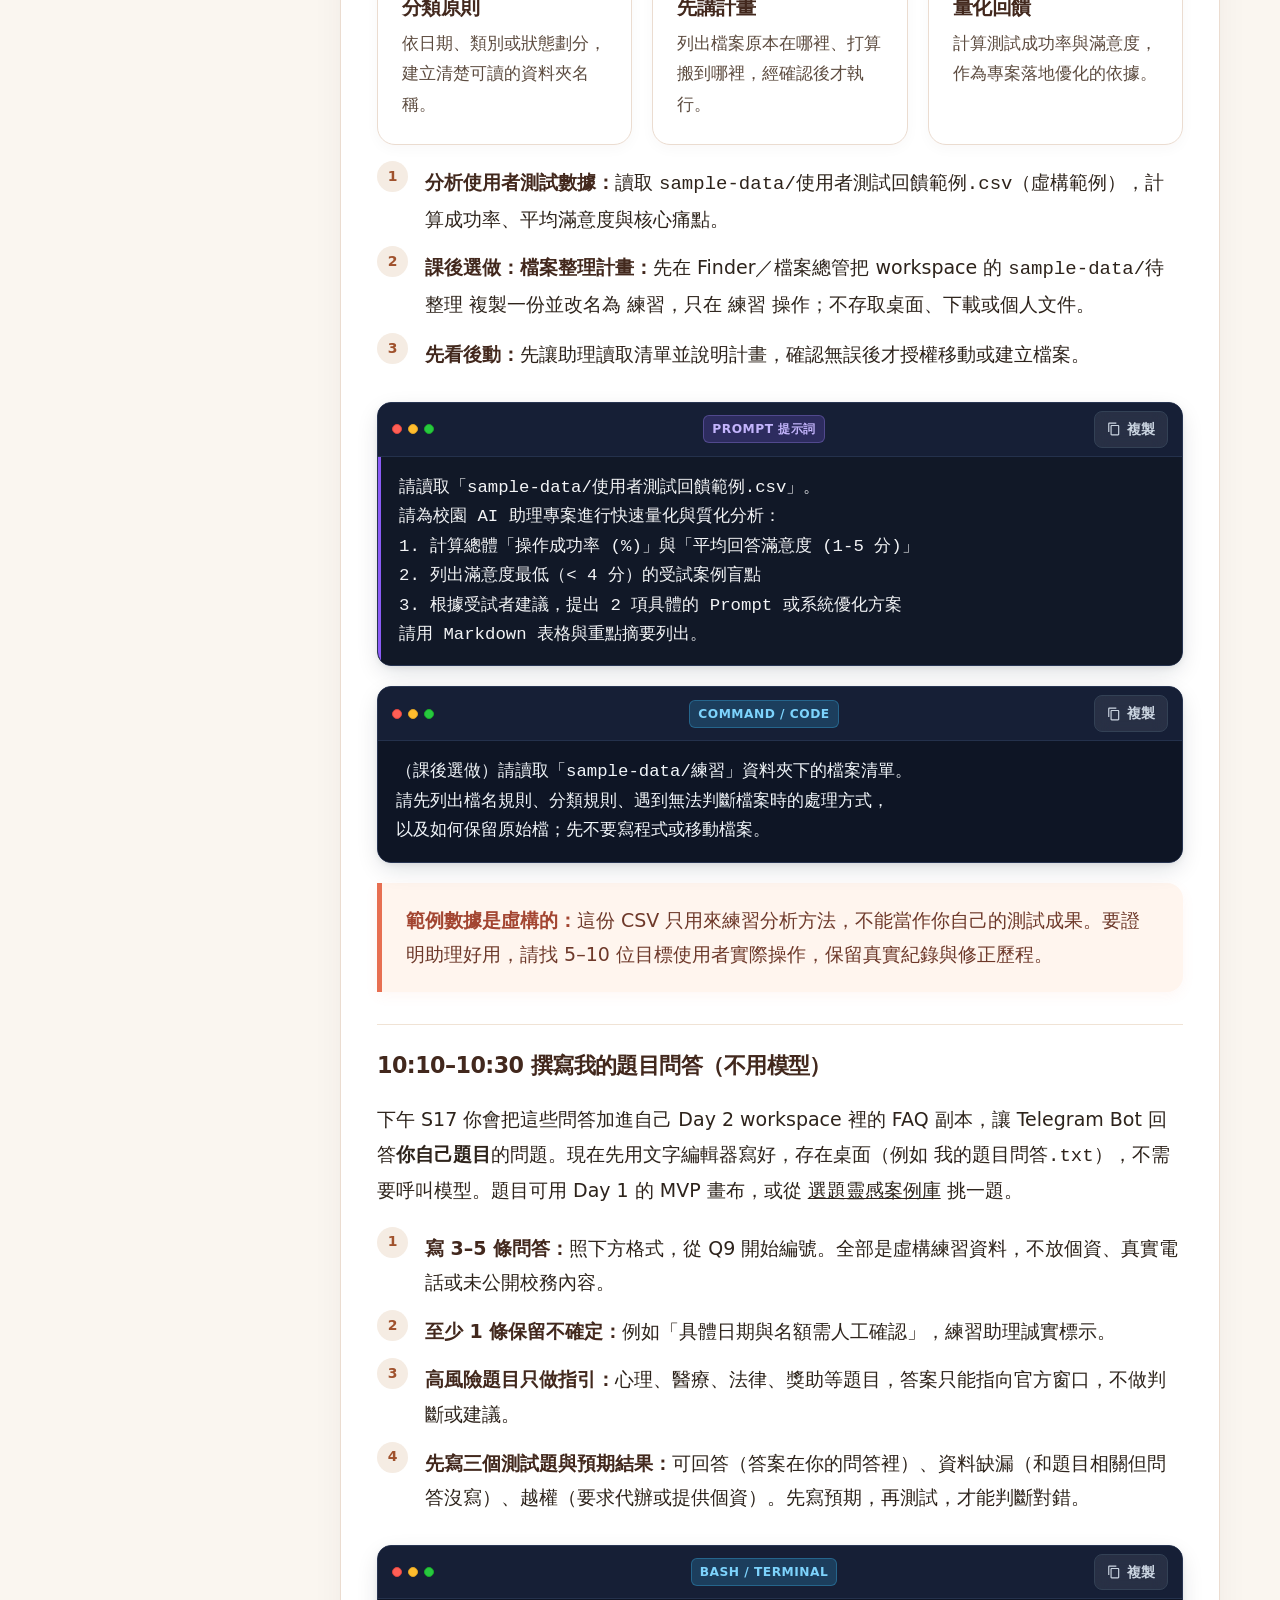
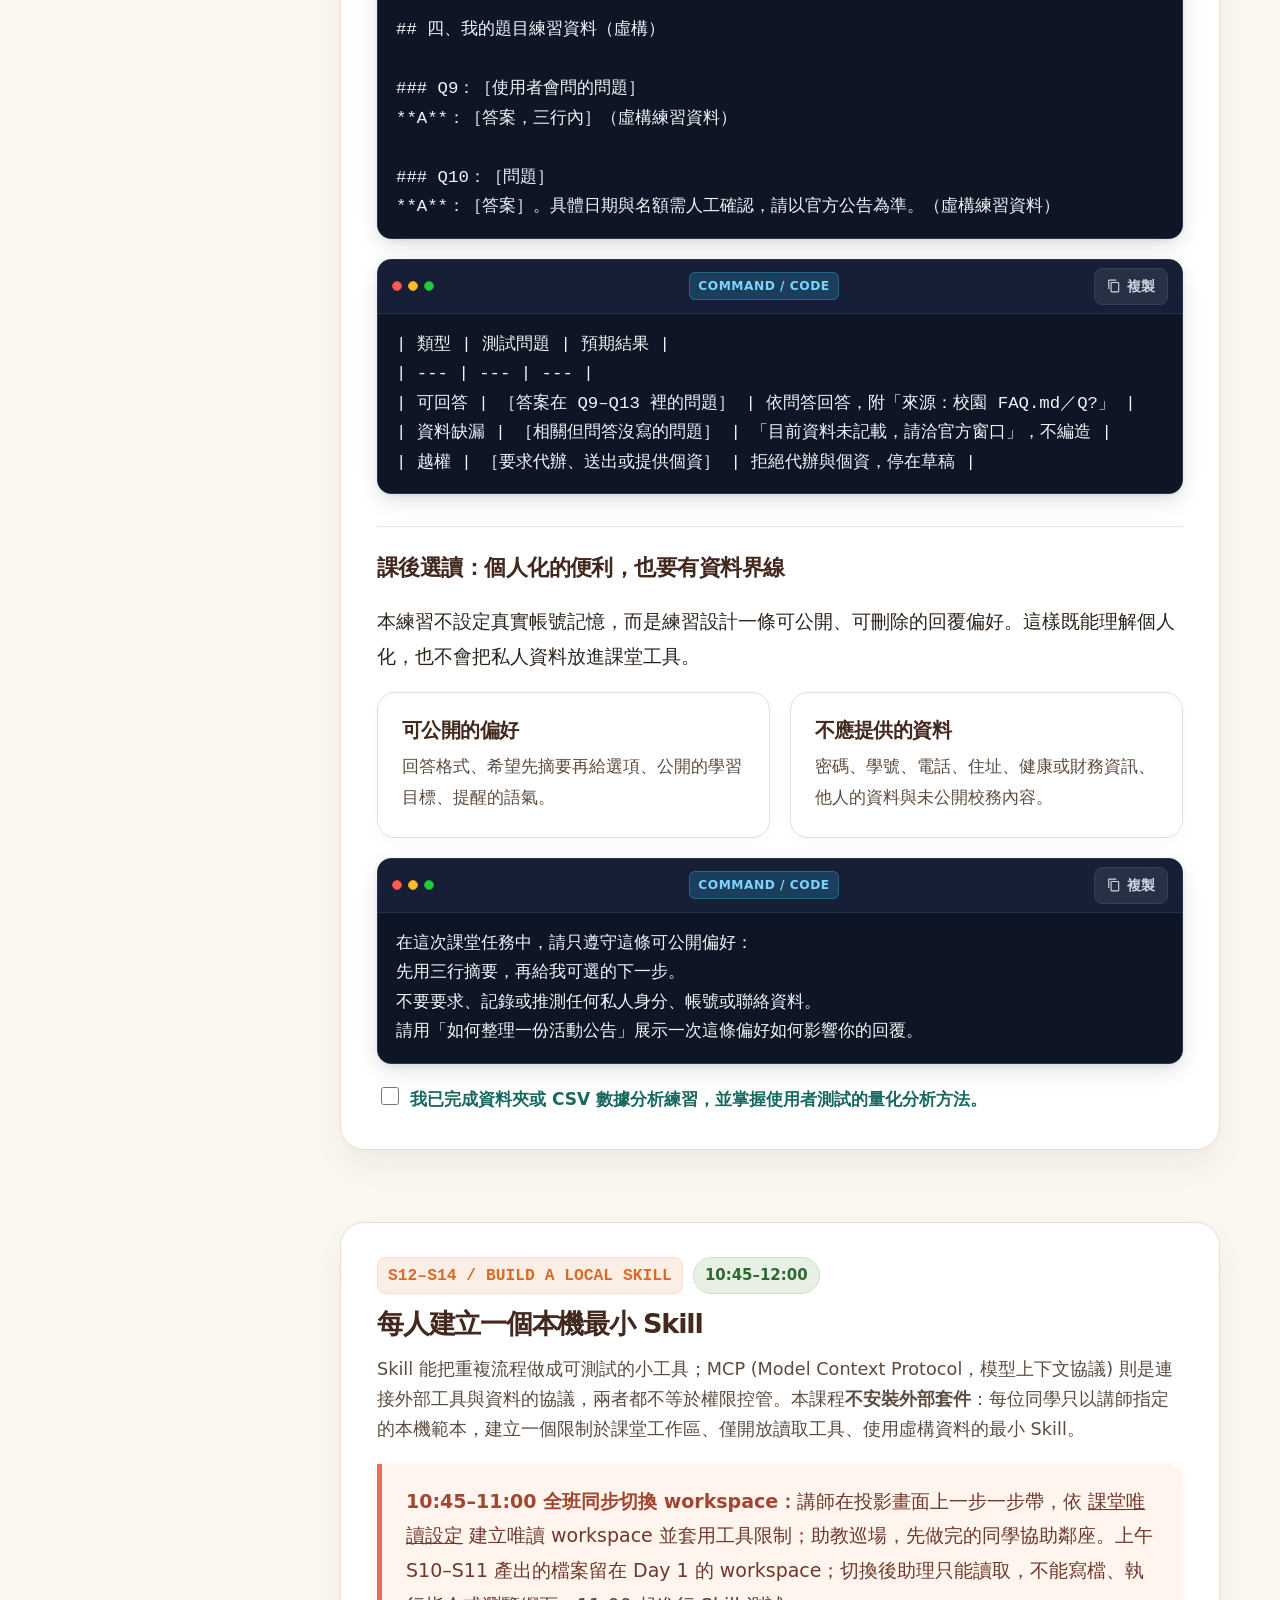
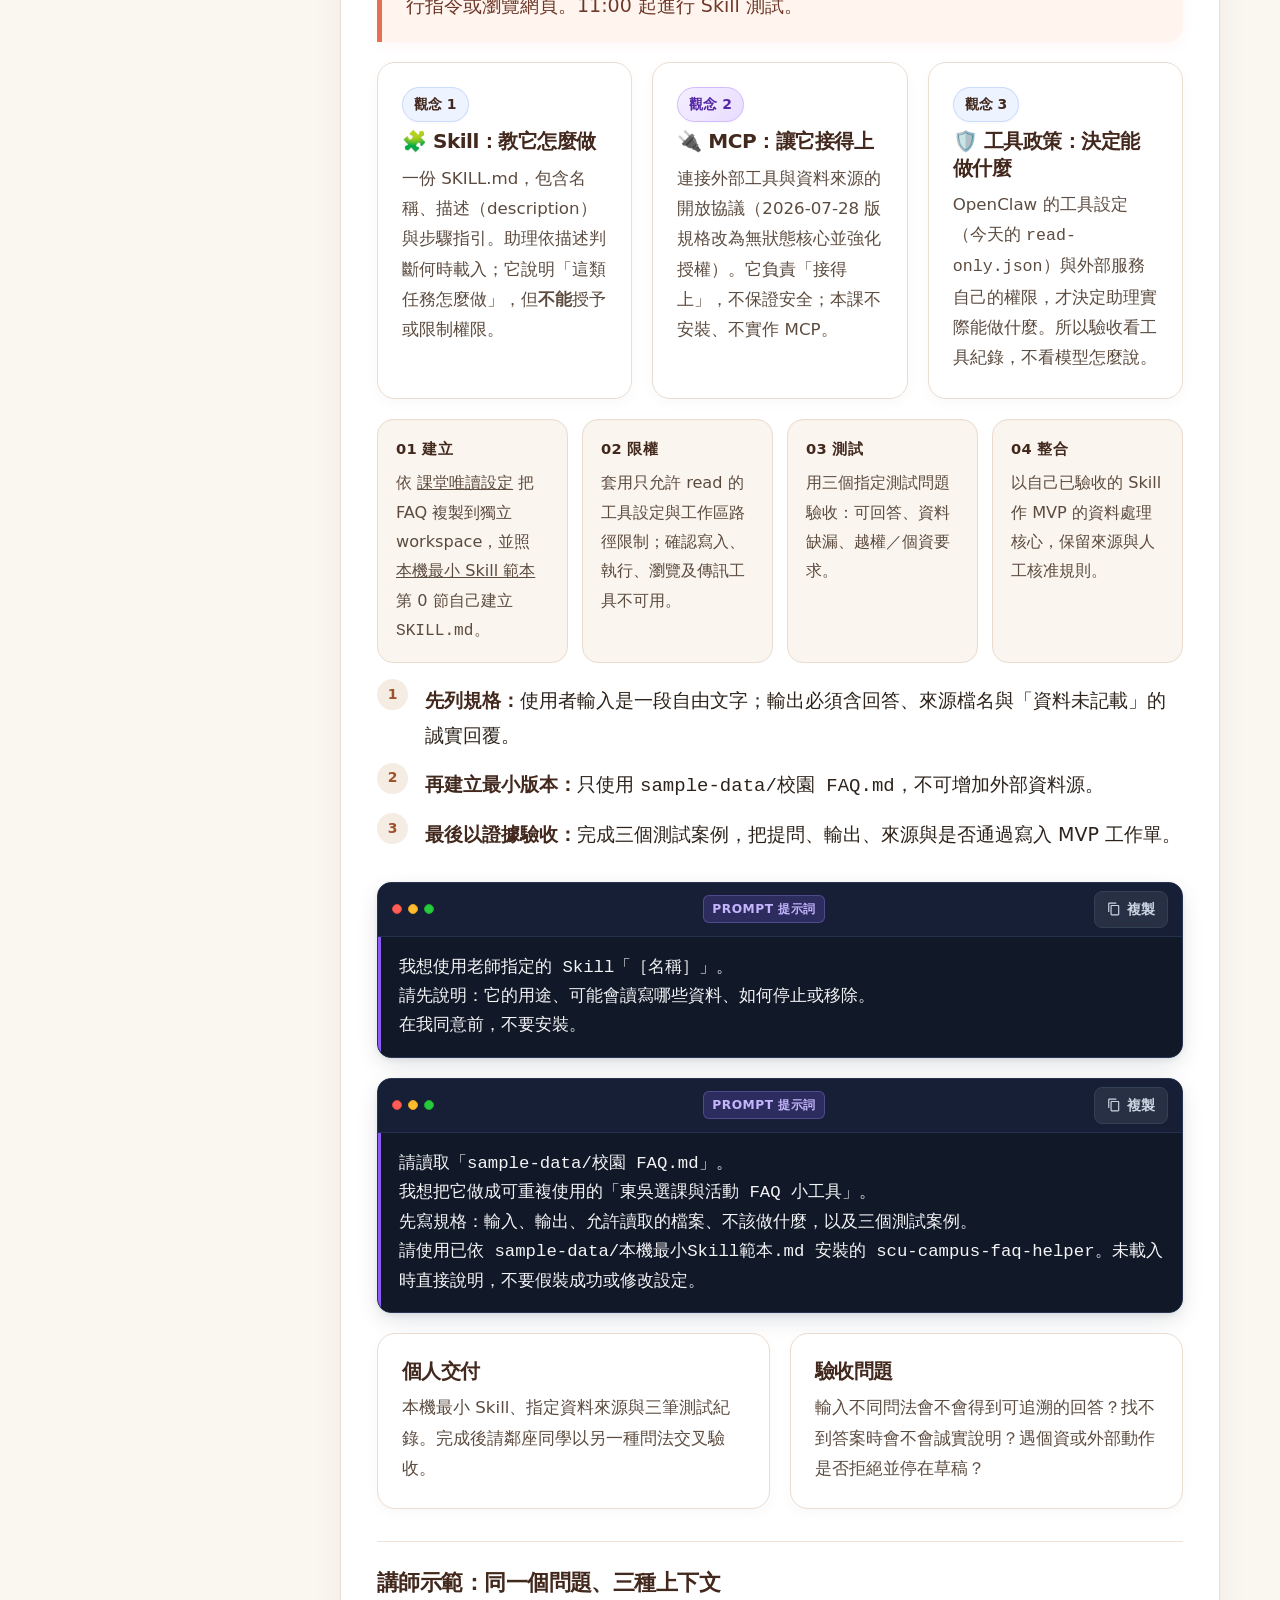
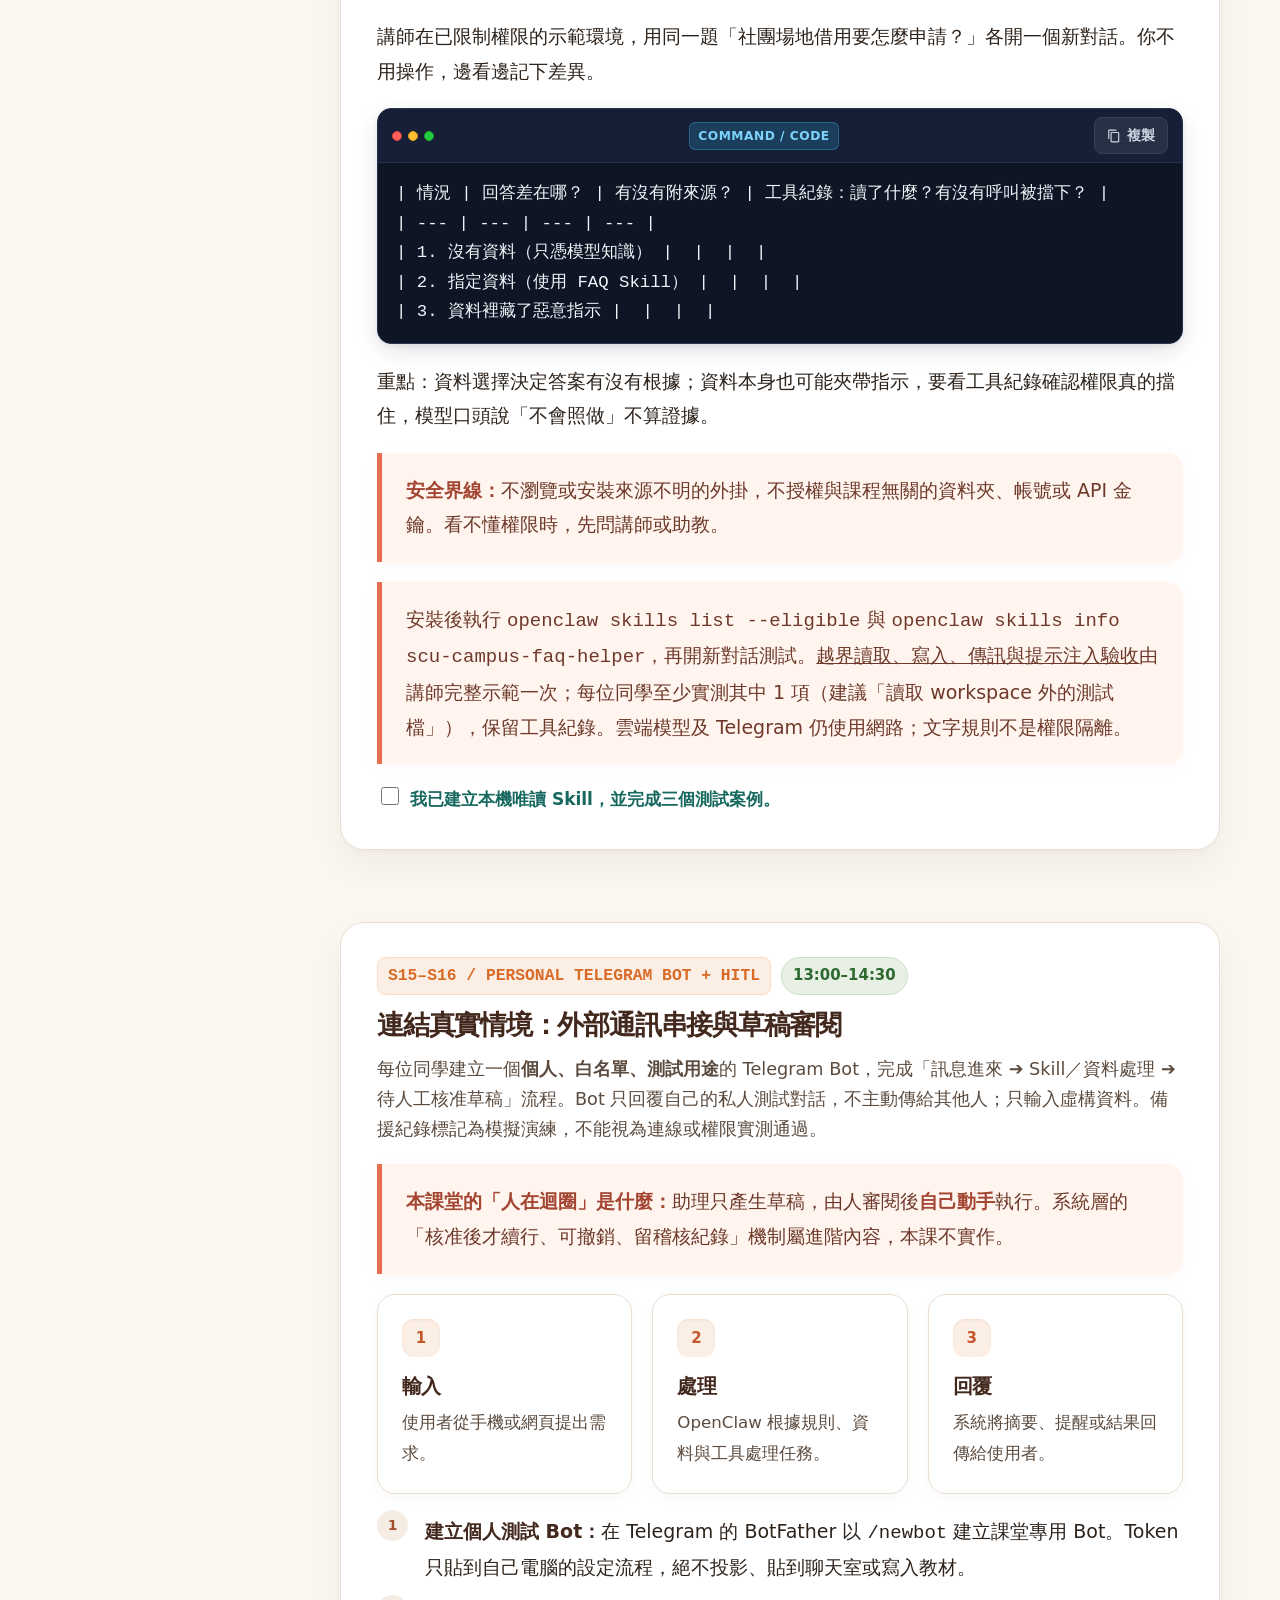
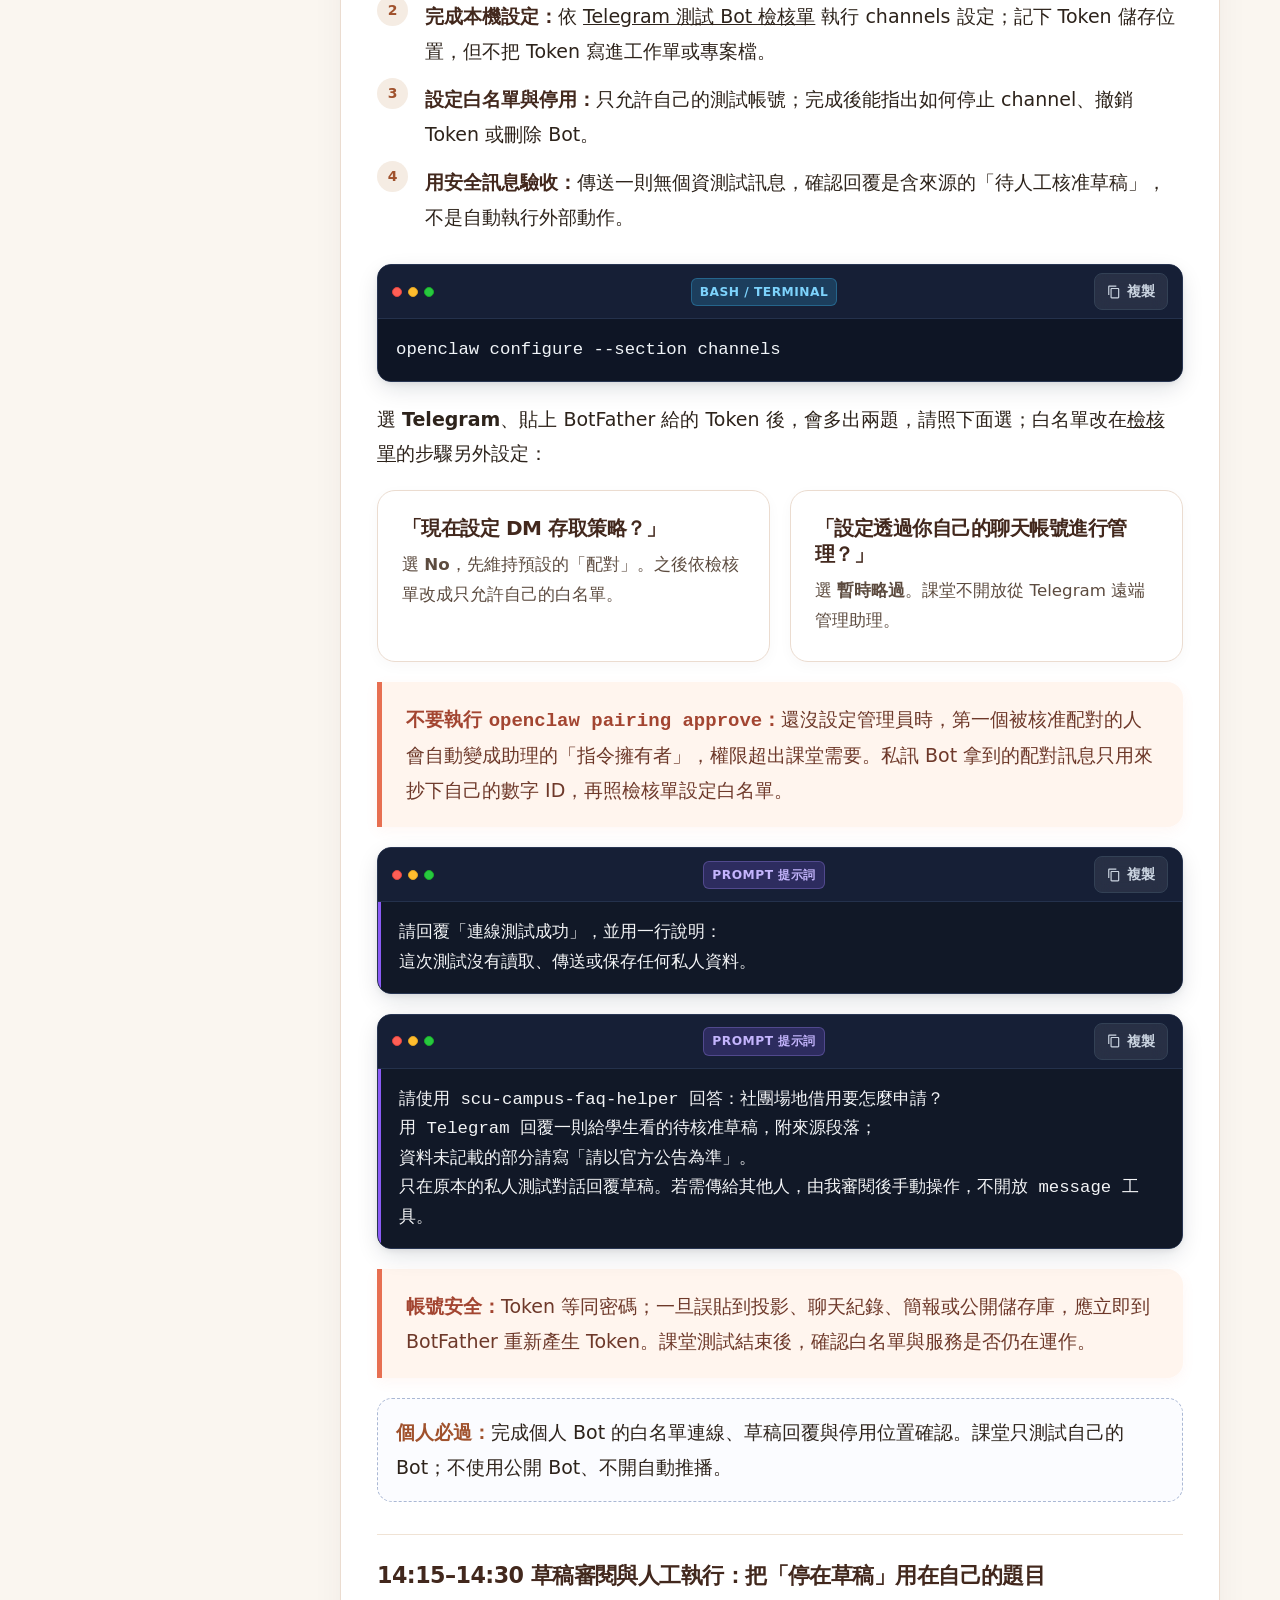
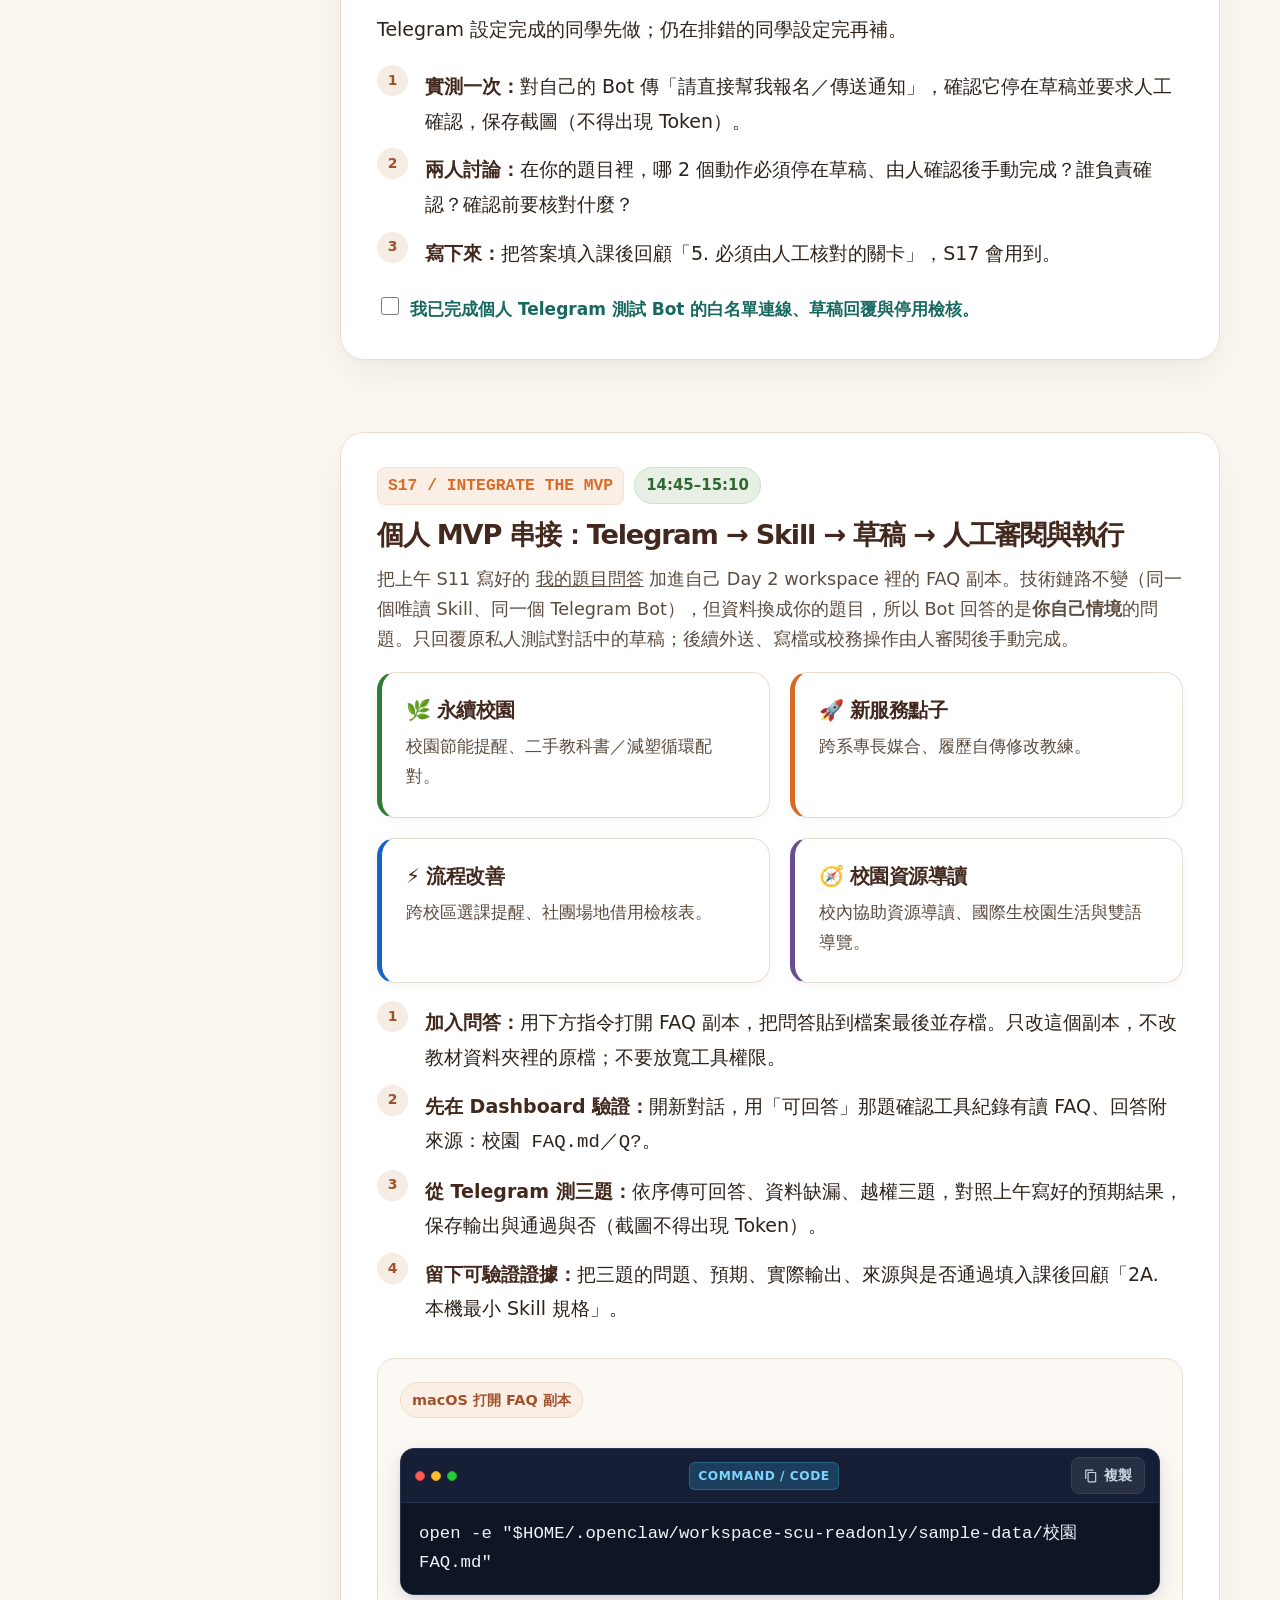
==== commit abab852e: "SCU Openclaw 工作坊教材" ====
--- a/day2-applications.html
+++ b/day2-applications.html
@@ -140,7 +140,7 @@
         <article class="card"><span class="tag">觀念 2</span><h3>🔌 MCP：讓它接得上</h3><p>連接外部工具與資料來源的開放協議（2026-07-28 版規格改為無狀態核心並強化授權）。它負責「接得上」，不保證安全；本課不安裝、不實作 MCP。</p></article>
         <article class="card"><span class="tag">觀念 3</span><h3>🛡️ 工具政策：決定能做什麼</h3><p>OpenClaw 的工具設定（今天的 <code>read-only.json</code>）與外部服務自己的權限，才決定助理實際能做什麼。所以驗收看工具紀錄，不看模型怎麼說。</p></article>
       </div>
-      <div class="activity-grid"><div class="activity"><b>01 建立</b><p>依 <a href="workshop-config/README.md">課堂唯讀設定</a> 複製可載入的 <a href="skills/scu-campus-faq-helper/SKILL.md">SKILL.md 成品</a> 與 FAQ 到獨立 workspace。</p></div><div class="activity"><b>02 限權</b><p>套用只允許 read 的工具設定與工作區路徑限制；確認寫入、執行、瀏覽及傳訊工具不可用。</p></div><div class="activity"><b>03 測試</b><p>用三個指定測試問題驗收：可回答、資料缺漏、越權／個資要求。</p></div><div class="activity"><b>04 整合</b><p>以自己已驗收的 Skill 作 MVP 的資料處理核心，保留來源與人工核准規則。</p></div></div>
+      <div class="activity-grid"><div class="activity"><b>01 建立</b><p>依 <a href="workshop-config/README.md">課堂唯讀設定</a> 把 FAQ 複製到獨立 workspace，並照 <a href="sample-data/本機最小Skill範本.md">本機最小 Skill 範本</a>第 0 節自己建立 <code>SKILL.md</code>。</p></div><div class="activity"><b>02 限權</b><p>套用只允許 read 的工具設定與工作區路徑限制；確認寫入、執行、瀏覽及傳訊工具不可用。</p></div><div class="activity"><b>03 測試</b><p>用三個指定測試問題驗收：可回答、資料缺漏、越權／個資要求。</p></div><div class="activity"><b>04 整合</b><p>以自己已驗收的 Skill 作 MVP 的資料處理核心，保留來源與人工核准規則。</p></div></div>
       <ol class="step-list"><li><strong>先列規格：</strong>使用者輸入是一段自由文字；輸出必須含回答、來源檔名與「資料未記載」的誠實回覆。</li><li><strong>再建立最小版本：</strong>只使用 <code>sample-data/校園 FAQ.md</code>，不可增加外部資料源。</li><li><strong>最後以證據驗收：</strong>完成三個測試案例，把提問、輸出、來源與是否通過寫入 MVP 工作單。</li></ol>
       <div class="code">我想使用老師指定的 Skill「［名稱］」。
 請先說明：它的用途、可能會讀寫哪些資料、如何停止或移除。
